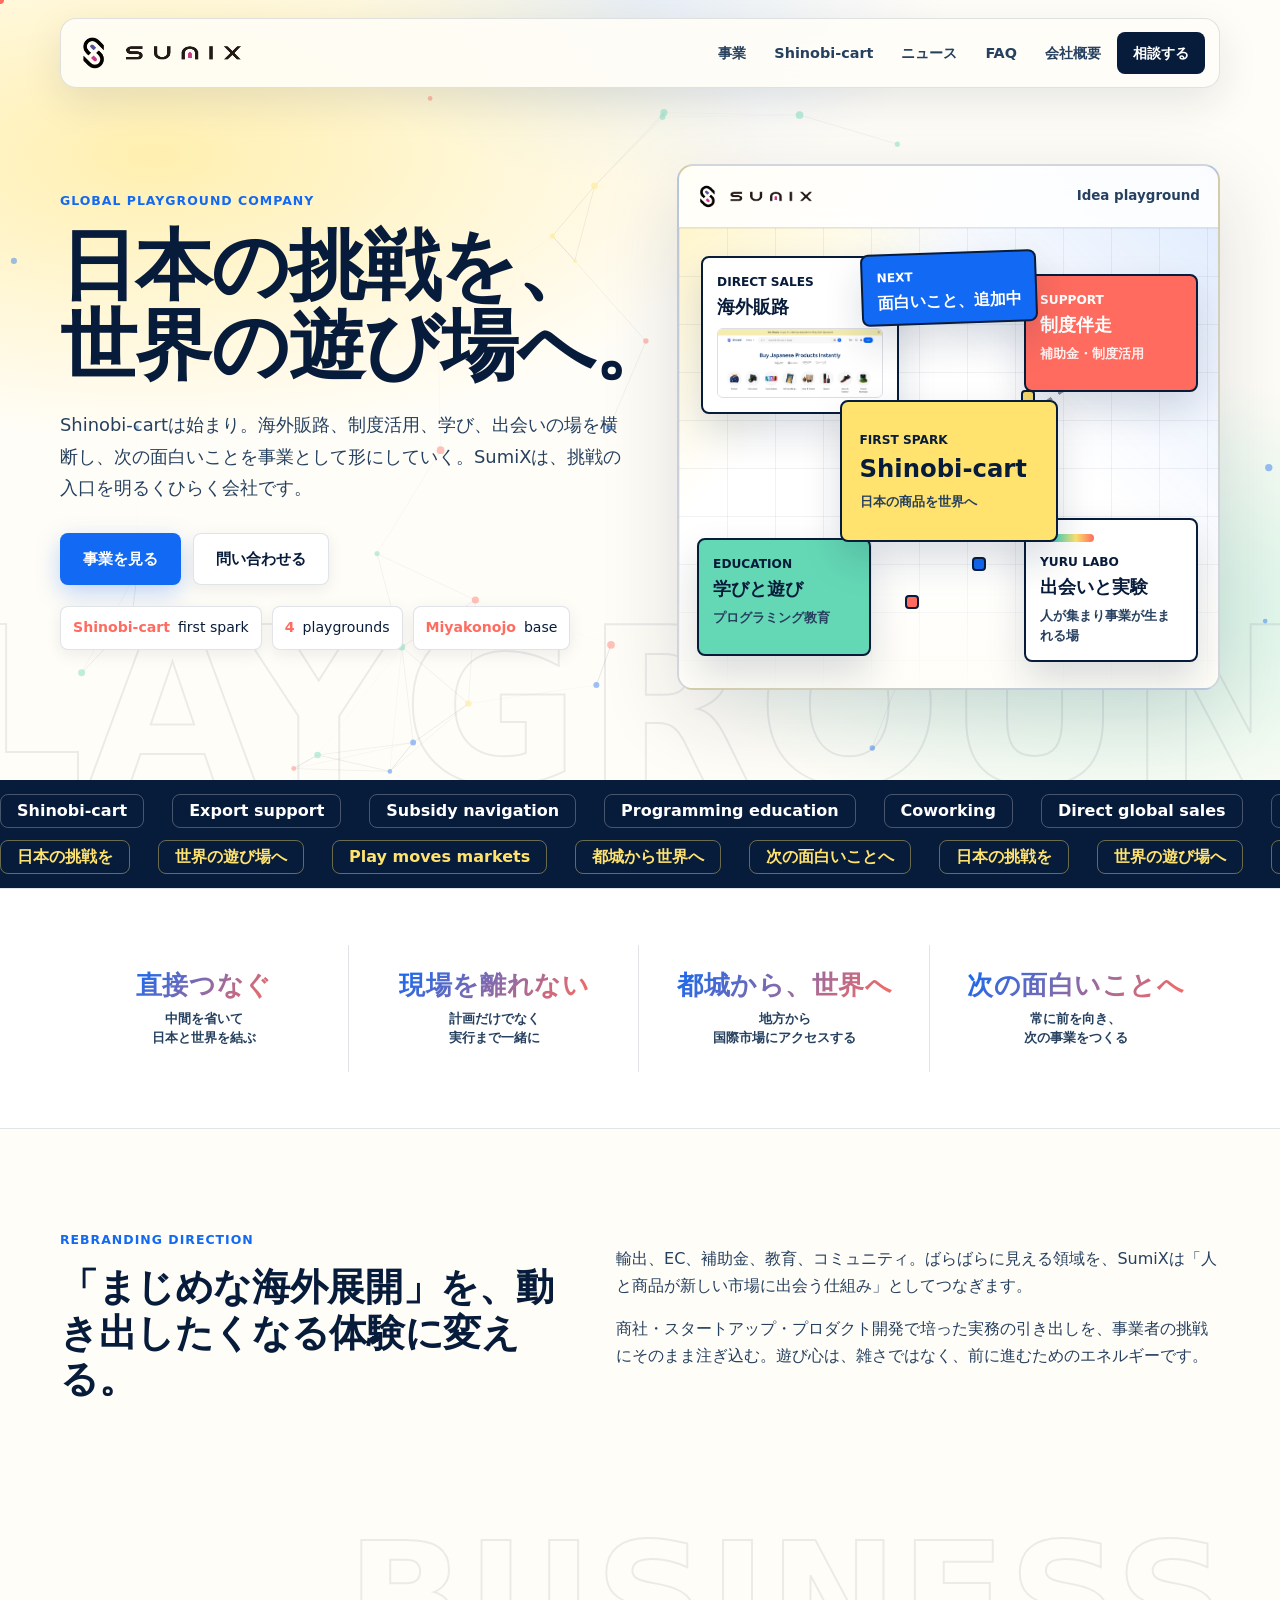
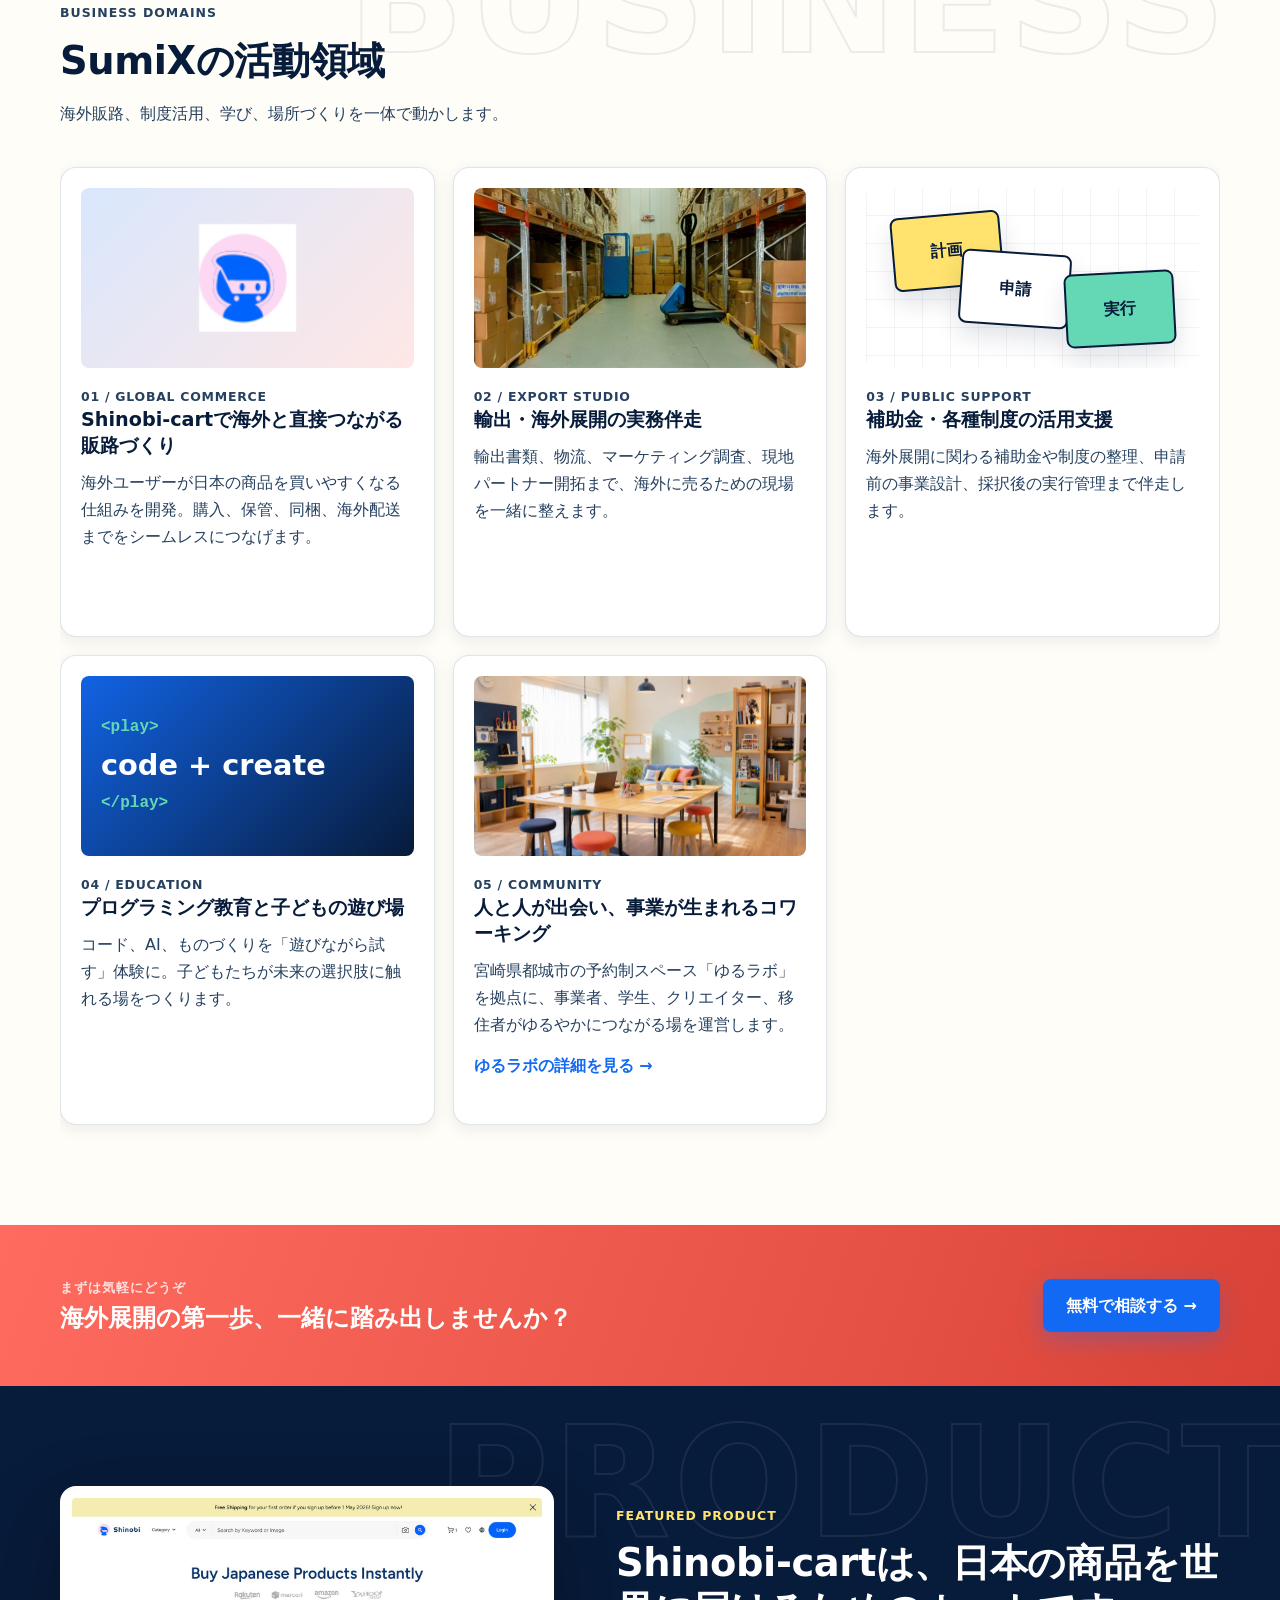
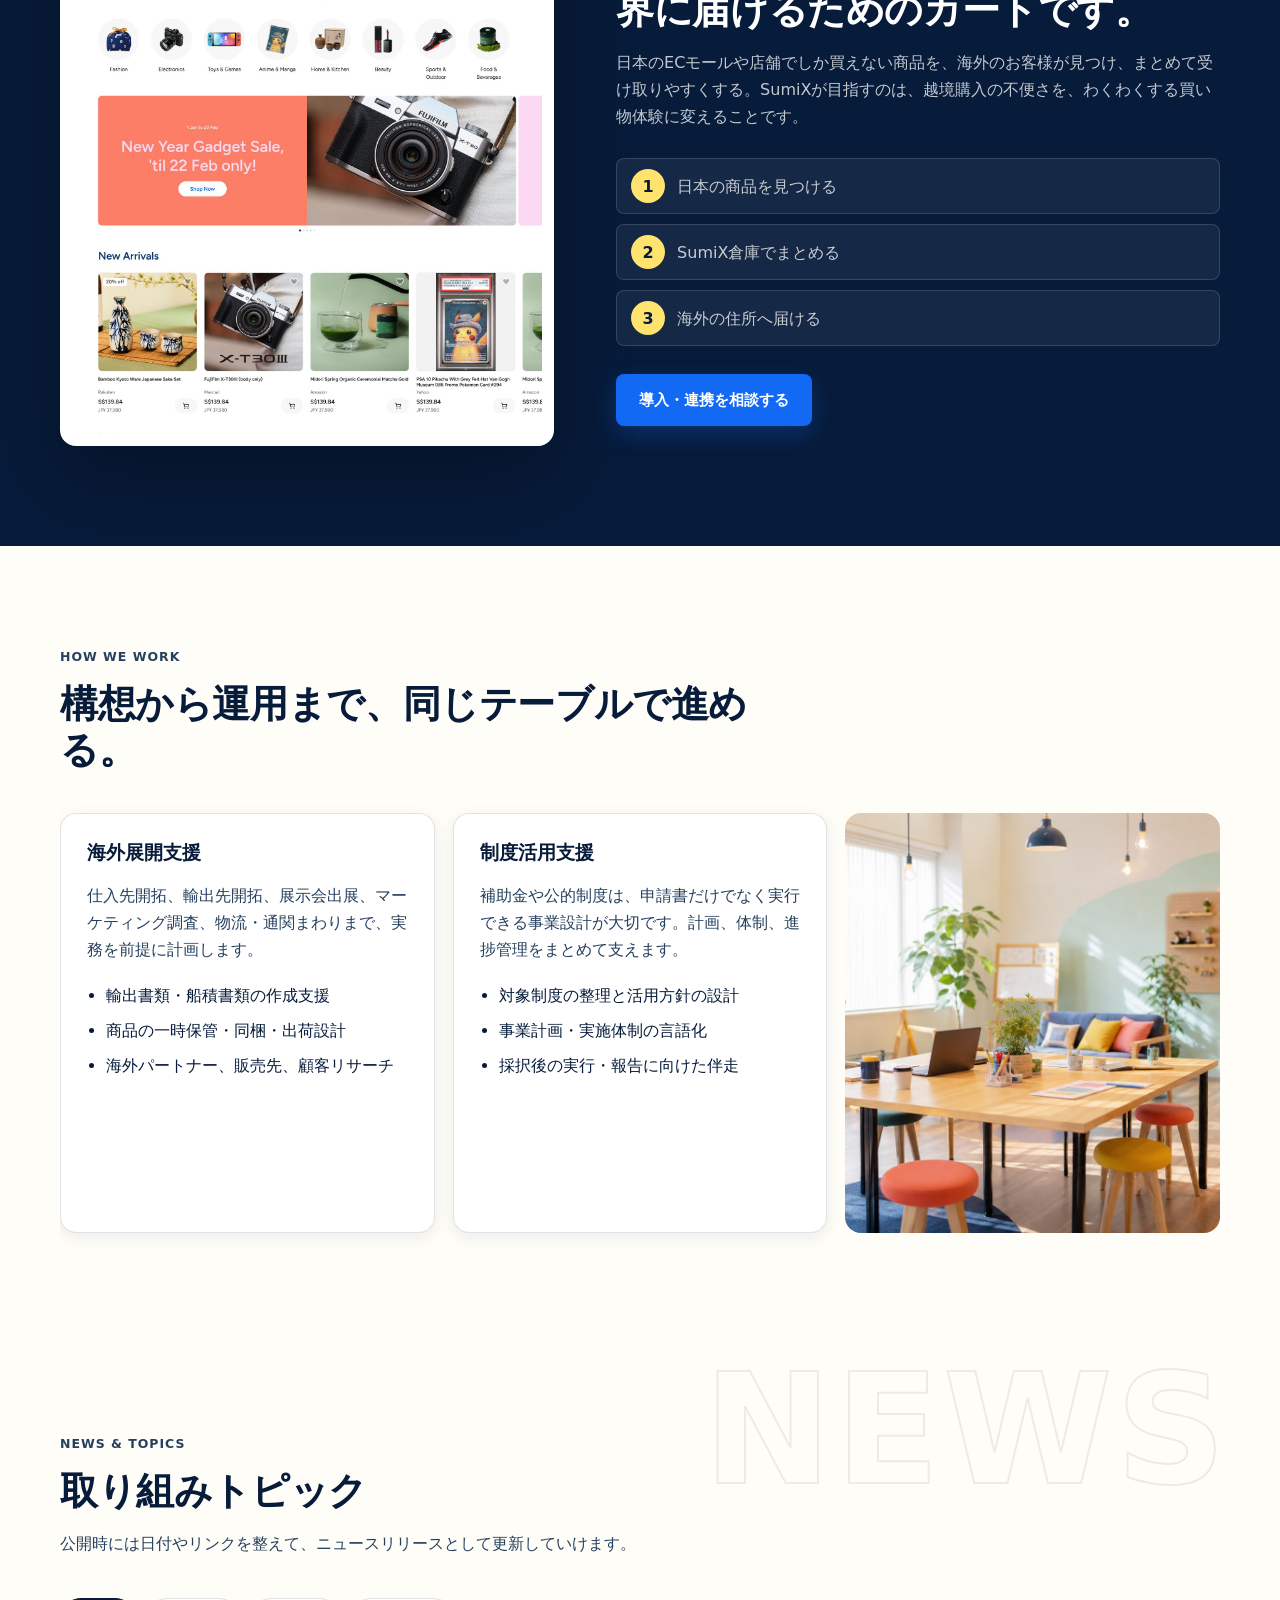
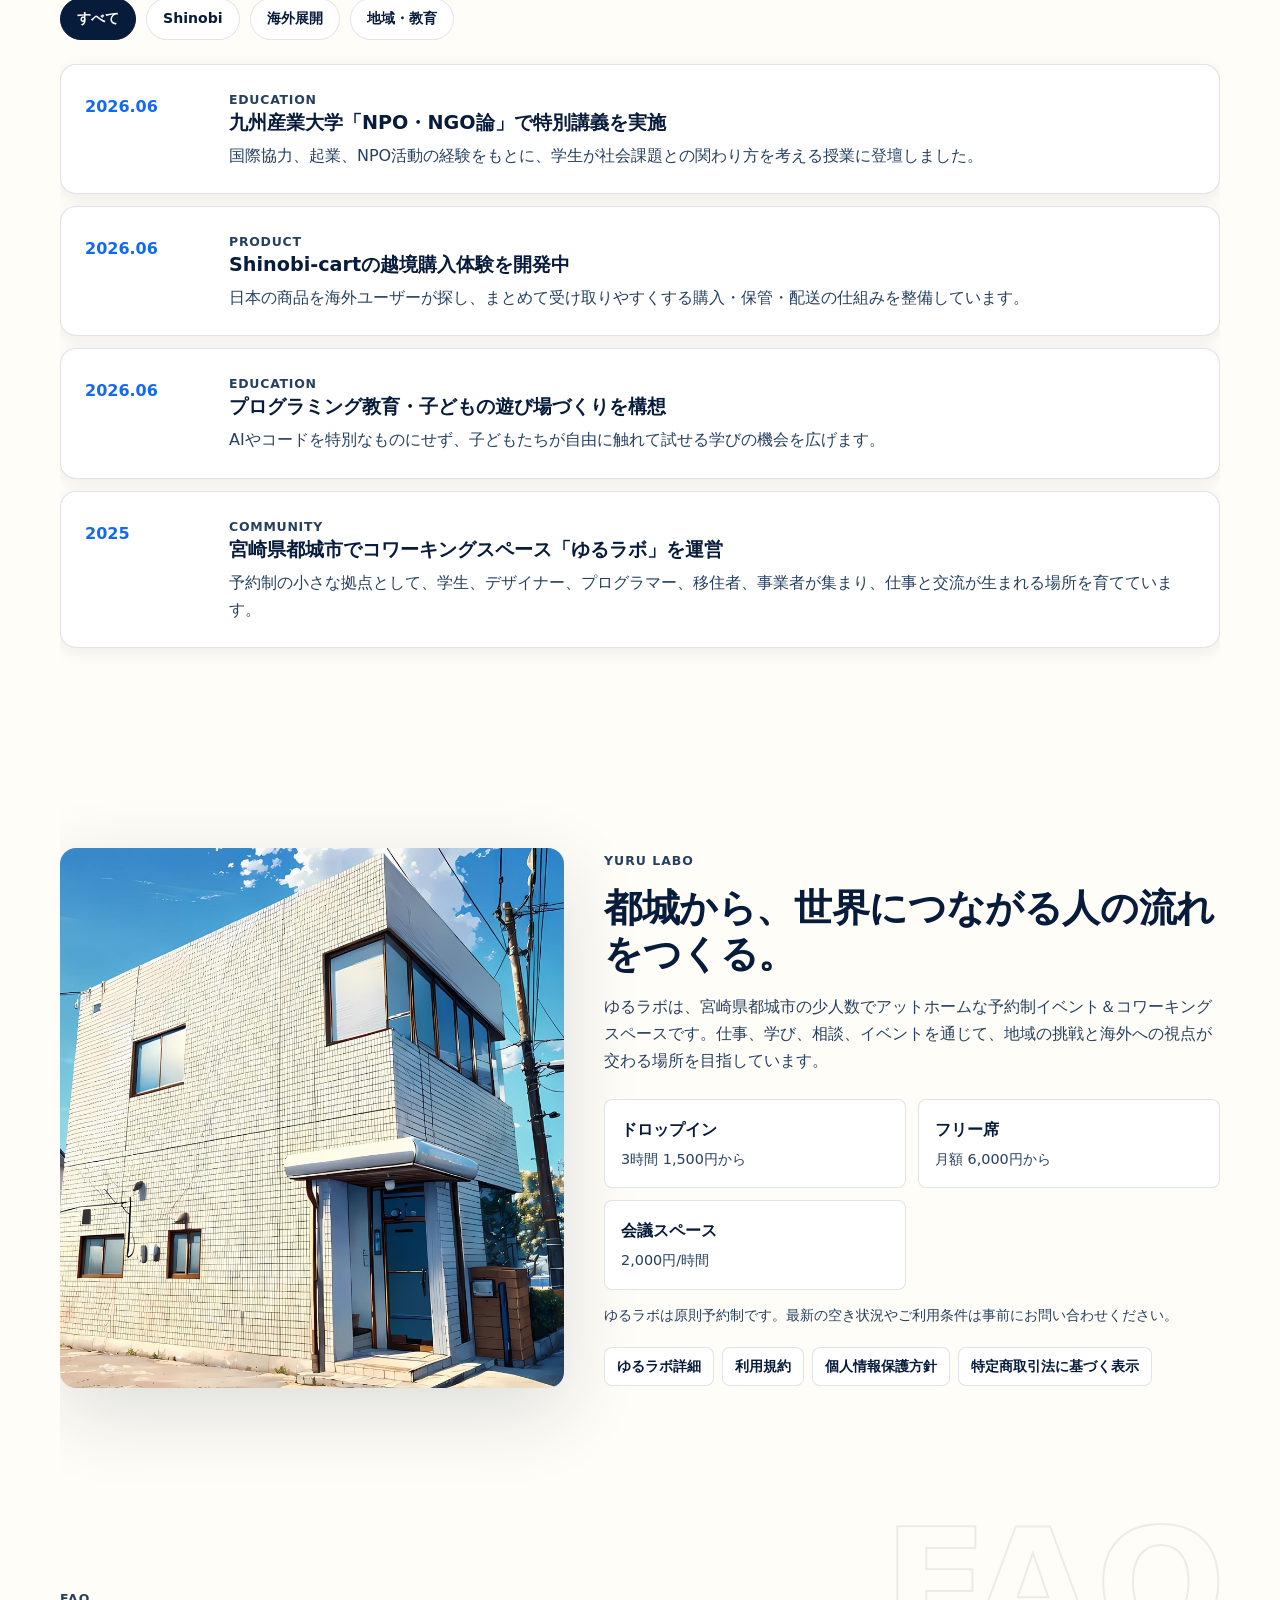
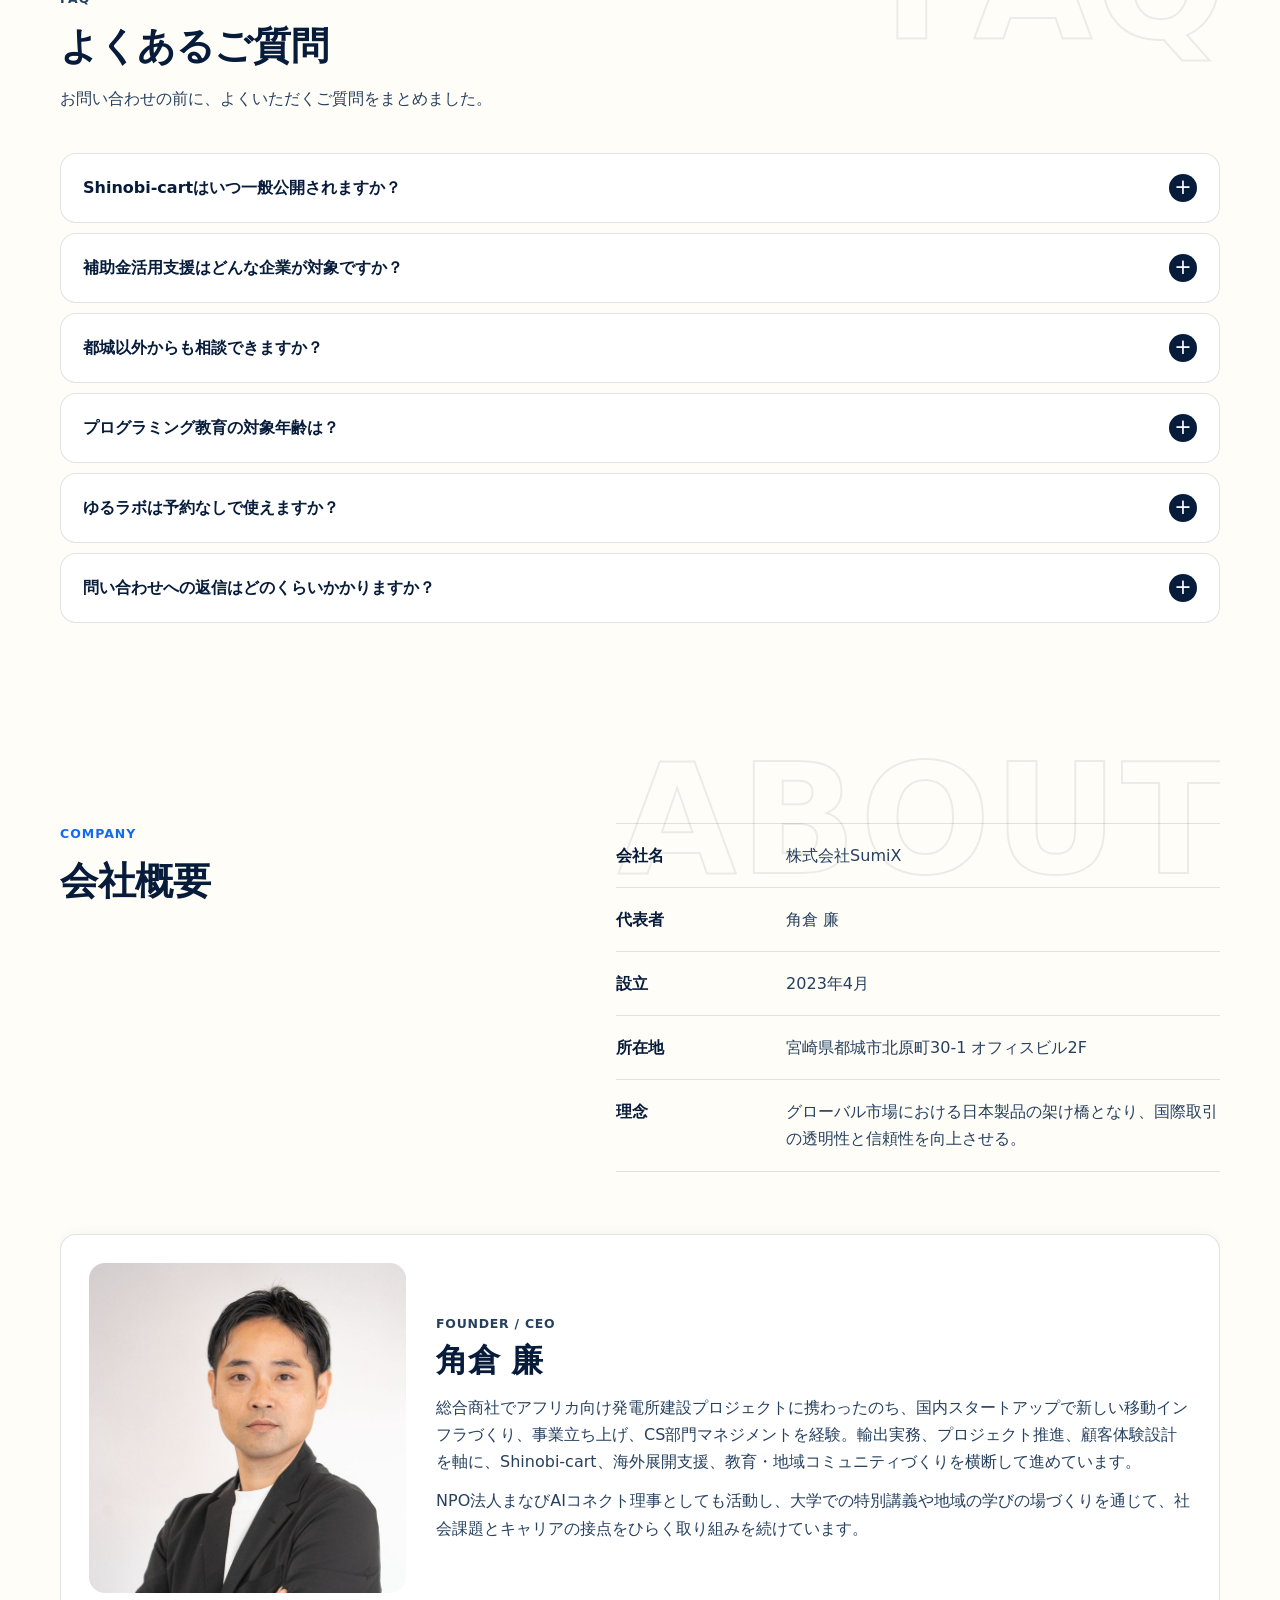
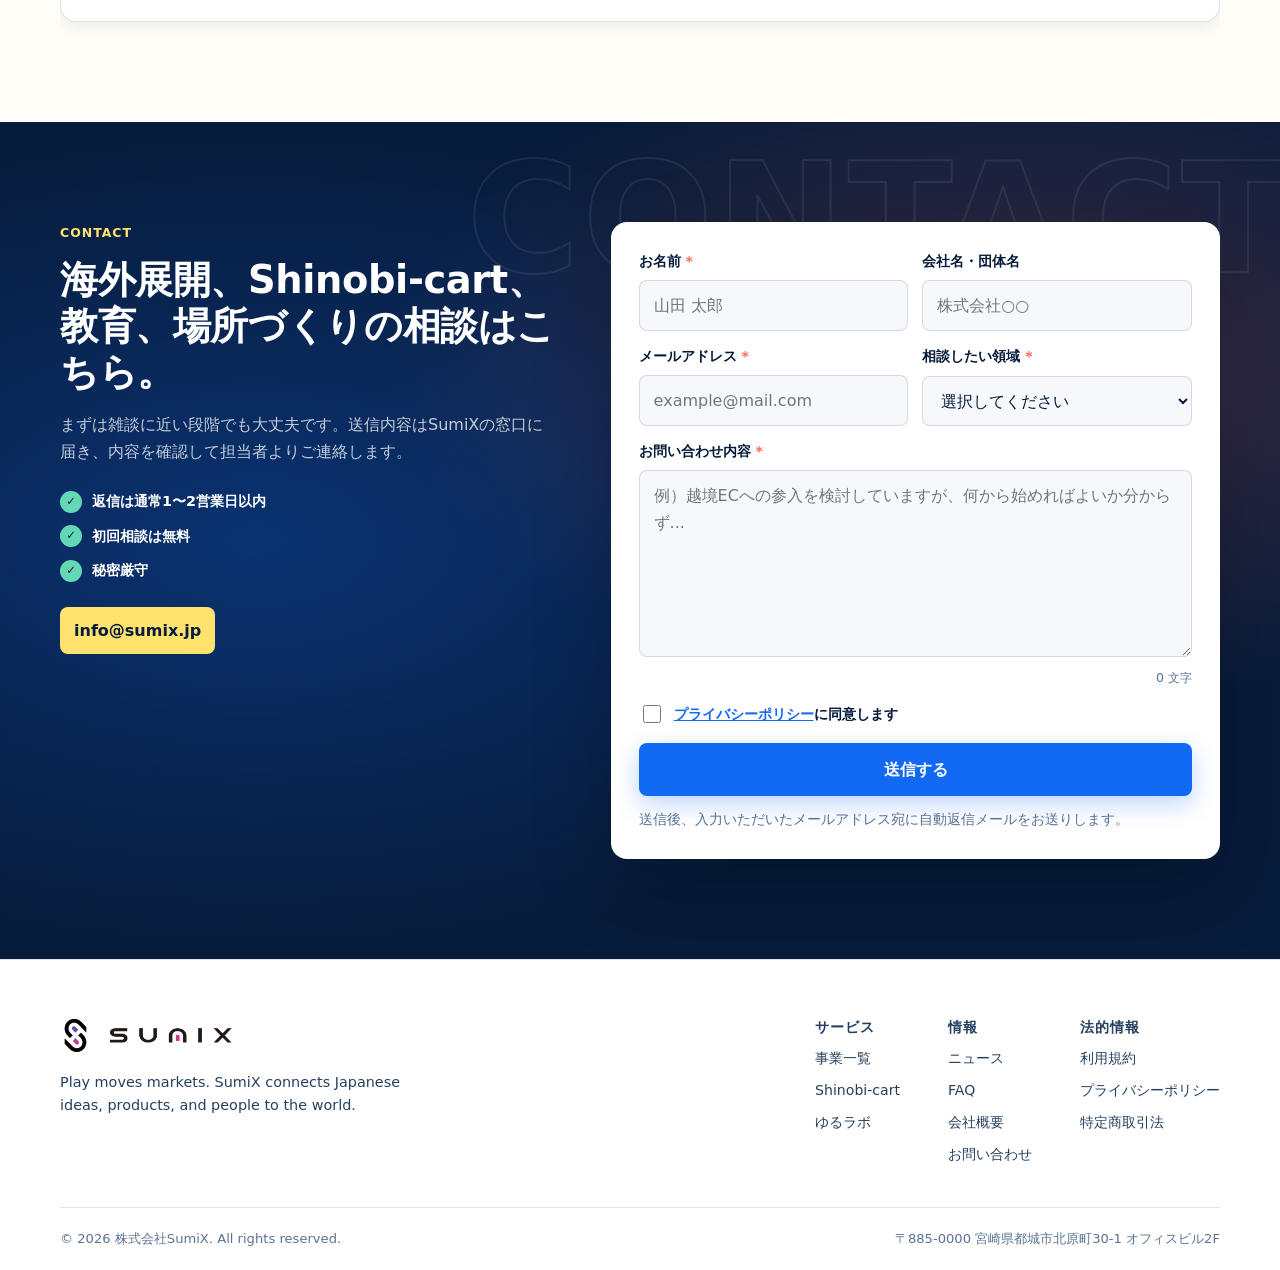
==== index.html @ f20575ec "Bold redesign: scroll-driven themes, giant typography, custom cursor - Body background now shifts co" ====
<!doctype html>
<html lang="ja">
  <head>
    <meta charset="utf-8">
    <meta name="viewport" content="width=device-width, initial-scale=1">
    <title>株式会社SumiX | Shinobi-cartと海外展開の楽しい事業づくり</title>
    <meta name="description" content="株式会社SumiXは、Shinobi-cartを軸に、日本の商品・人・事業が海外へ直接つながる販路づくり、制度活用支援、プログラミング教育、コワーキングを展開しています。">
    <link rel="canonical" href="https://www.sumix.jp/">
    <meta property="og:title" content="株式会社SumiX">
    <meta property="og:description" content="日本の挑戦を、世界の遊び場へ。Shinobi-cartと海外展開支援、教育、コワーキングのSumiX。">
    <meta property="og:type" content="website">
    <meta property="og:url" content="https://www.sumix.jp/">
    <meta property="og:image" content="https://www.sumix.jp/assets/images/sumix-og-image.png">
    <meta property="og:image:width" content="1200">
    <meta property="og:image:height" content="630">
    <meta property="og:image:alt" content="株式会社SumiX ロゴ">
    <meta property="og:locale" content="ja_JP">
    <meta property="og:site_name" content="株式会社SumiX">
    <meta name="twitter:card" content="summary_large_image">
    <meta name="twitter:image" content="https://www.sumix.jp/assets/images/sumix-og-image.png">
    <meta name="theme-color" content="#071B3A" media="(prefers-color-scheme: light)">
    <meta name="theme-color" content="#0a1628" media="(prefers-color-scheme: dark)">
    <link rel="icon" href="favicon.ico" sizes="any">
    <link rel="icon" href="favicon.png" type="image/png">
    <link rel="apple-touch-icon" href="apple-touch-icon.png">
    <link rel="stylesheet" href="assets/css/styles.css">
    <script type="application/ld+json">
    {
      "@context": "https://schema.org",
      "@graph": [
        {
          "@type": "Organization",
          "@id": "https://www.sumix.jp/#organization",
          "name": "株式会社SumiX",
          "alternateName": "SumiX Inc.",
          "url": "https://www.sumix.jp/",
          "logo": {
            "@type": "ImageObject",
            "url": "https://www.sumix.jp/assets/images/sumix-card-logo.png",
            "width": 400,
            "height": 140
          },
          "image": "https://www.sumix.jp/assets/images/sumix-og-image.png",
          "description": "Shinobi-cartを軸に、日本の商品・人・事業が海外へ直接つながる販路づくり、制度活用支援、プログラミング教育、コワーキングを展開しています。",
          "foundingDate": "2023-04",
          "address": {
            "@type": "PostalAddress",
            "streetAddress": "北原町30-1 オフィスビル2F",
            "addressLocality": "都城市",
            "addressRegion": "宮崎県",
            "addressCountry": "JP"
          },
          "contactPoint": {
            "@type": "ContactPoint",
            "email": "info@sumix.jp",
            "contactType": "customer service",
            "availableLanguage": ["Japanese", "English"]
          },
          "founder": {
            "@type": "Person",
            "name": "角倉 廉",
            "jobTitle": "代表取締役CEO",
            "image": "https://www.sumix.jp/assets/images/founder.jpg"
          }
        },
        {
          "@type": "WebSite",
          "@id": "https://www.sumix.jp/#website",
          "url": "https://www.sumix.jp/",
          "name": "株式会社SumiX",
          "inLanguage": "ja",
          "publisher": { "@id": "https://www.sumix.jp/#organization" }
        },
        {
          "@type": "FAQPage",
          "mainEntity": [
            {
              "@type": "Question",
              "name": "Shinobi-cartはいつ一般公開されますか？",
              "acceptedAnswer": {
                "@type": "Answer",
                "text": "現在、越境購入体験の開発・テスト段階です。パートナー企業や連携ショップを募集中ですので、ご関心のある方はお気軽にお問い合わせください。"
              }
            },
            {
              "@type": "Question",
              "name": "補助金活用支援はどんな企業が対象ですか？",
              "acceptedAnswer": {
                "@type": "Answer",
                "text": "海外展開を検討・準備している中小企業・スタートアップが主な対象です。業種や規模を問わず、まずはご相談ください。"
              }
            },
            {
              "@type": "Question",
              "name": "都城以外からも相談できますか？",
              "acceptedAnswer": {
                "@type": "Answer",
                "text": "もちろんです。オンラインでの打ち合わせに対応しており、全国・海外どこからでもご相談いただけます。"
              }
            },
            {
              "@type": "Question",
              "name": "ゆるラボは予約なしで使えますか？",
              "acceptedAnswer": {
                "@type": "Answer",
                "text": "ゆるラボは原則予約制です。ご利用前にお問い合わせフォームまたはメールでご連絡ください。"
              }
            }
          ]
        }
      ]
    }
    </script>
  </head>
  <body>
    <div class="page-progress" id="page-progress" role="progressbar" aria-label="ページ読み込み進捗" aria-valuenow="0" aria-valuemin="0" aria-valuemax="100"></div>

    <a class="skip-link" href="#main">本文へ移動</a>

    <header class="site-header" data-header>
      <a class="brand" href="#top" aria-label="SumiX トップへ">
        <img class="brand-logo" src="assets/images/sumix-card-logo.png" alt="SumiX" width="178" height="62">
      </a>
      <button class="menu-button" type="button" aria-expanded="false" aria-controls="site-nav" data-menu-button>
        <span></span>
        <span></span>
        <span></span>
        <span class="sr-only">メニュー</span>
      </button>
      <nav class="site-nav" id="site-nav" data-nav>
        <a href="#business" data-nav-link>事業</a>
        <a href="#shinobi" data-nav-link>Shinobi-cart</a>
        <a href="#topics" data-nav-link>ニュース</a>
        <a href="#faq" data-nav-link>FAQ</a>
        <a href="#company" data-nav-link>会社概要</a>
        <a class="nav-cta" href="#contact" data-nav-link>相談する</a>
      </nav>
    </header>

    <main id="main">

      <!-- ── Hero ── -->
      <section class="hero" id="top" data-theme="paper">
        <canvas class="route-canvas" data-route-canvas aria-hidden="true"></canvas>
        <span class="giant-word" aria-hidden="true">PLAYGROUND</span>
        <div class="hero-inner">
          <div class="hero-copy">
            <p class="eyebrow reveal" data-delay="0">Global playground company</p>
            <h1 class="reveal" data-delay="80"><span>日本の挑戦を、</span><span>世界の遊び場へ。</span></h1>
            <p class="lead reveal" data-delay="160">
              Shinobi-cartは始まり。海外販路、制度活用、学び、出会いの場を横断し、次の面白いことを事業として形にしていく。SumiXは、挑戦の入口を明るくひらく会社です。
            </p>
            <div class="hero-actions reveal" data-delay="240">
              <a class="button primary magnetic" href="#business">事業を見る</a>
              <a class="button secondary magnetic" href="#contact">問い合わせる</a>
            </div>
            <div class="hero-stats reveal" data-delay="320" aria-label="SumiXの活動領域">
              <span><strong>Shinobi-cart</strong> first spark</span>
              <span><strong>4</strong> playgrounds</span>
              <span><strong>Miyakonojo</strong> base</span>
            </div>
          </div>
          <div class="hero-stage reveal" data-delay="100" aria-label="SumiXのプロジェクトが広がるイメージ">
            <div class="playground-board">
              <div class="playground-toolbar">
                <img src="assets/images/sumix-card-logo.png" alt="SumiX" width="118" height="41" loading="lazy">
                <span>Idea playground</span>
              </div>
              <div class="launch-map">
                <span class="map-line line-commerce"></span>
                <span class="map-line line-support"></span>
                <span class="map-line line-education"></span>
                <span class="map-line line-lab"></span>
                <span class="spark spark-a"></span>
                <span class="spark spark-b"></span>
                <span class="spark spark-c"></span>
                <span class="spark spark-d"></span>
                <div class="launch-core">
                  <span>First spark</span>
                  <strong>Shinobi-cart</strong>
                  <small>日本の商品を世界へ</small>
                </div>
                <div class="project-node node-commerce">
                  <span>Direct sales</span>
                  <strong>海外販路</strong>
                  <img src="assets/images/shinobi-cart-preview.jpg" alt="Shinobi-cartの画面イメージ" width="198" height="70" loading="lazy">
                </div>
                <div class="project-node node-support">
                  <span>Support</span>
                  <strong>制度伴走</strong>
                  <small>補助金・制度活用</small>
                </div>
                <div class="project-node node-education">
                  <span>Education</span>
                  <strong>学びと遊び</strong>
                  <small>プログラミング教育</small>
                </div>
                <div class="project-node node-lab">
                  <span>Yuru Labo</span>
                  <strong>出会いと実験</strong>
                  <small>人が集まり事業が生まれる場</small>
                </div>
                <div class="next-ticket">
                  <span>Next</span>
                  <strong>面白いこと、追加中</strong>
                </div>
              </div>
            </div>
          </div>
        </div>
      </section>

      <!-- ── Marquee ── -->
      <section class="marquee-band" aria-label="SumiXの活動キーワード">
        <div class="marquee-track" aria-hidden="true">
          <span>Shinobi-cart</span>
          <span>Export support</span>
          <span>Subsidy navigation</span>
          <span>Programming education</span>
          <span>Coworking</span>
          <span>Direct global sales</span>
          <span>Miyakonojo base</span>
          <span>Shinobi-cart</span>
          <span>Export support</span>
          <span>Subsidy navigation</span>
          <span>Programming education</span>
          <span>Coworking</span>
          <span>Direct global sales</span>
          <span>Miyakonojo base</span>
        </div>
        <div class="marquee-track marquee-reverse" aria-hidden="true">
          <span>日本の挑戦を</span>
          <span>世界の遊び場へ</span>
          <span>Play moves markets</span>
          <span>都城から世界へ</span>
          <span>次の面白いことへ</span>
          <span>日本の挑戦を</span>
          <span>世界の遊び場へ</span>
          <span>Play moves markets</span>
          <span>都城から世界へ</span>
          <span>次の面白いことへ</span>
        </div>
      </section>

      <!-- ── Values ── -->
      <section class="stats-section" aria-label="SumiXの大切にしていること">
        <div class="stats-inner">
          <div class="stat-item reveal" data-delay="0">
            <span class="stat-word">直接つなぐ</span>
            <p>中間を省いて<br>日本と世界を結ぶ</p>
          </div>
          <div class="stat-item reveal" data-delay="80">
            <span class="stat-word">現場を離れない</span>
            <p>計画だけでなく<br>実行まで一緒に</p>
          </div>
          <div class="stat-item reveal" data-delay="160">
            <span class="stat-word">都城から、世界へ</span>
            <p>地方から<br>国際市場にアクセスする</p>
          </div>
          <div class="stat-item reveal" data-delay="240">
            <span class="stat-word">次の面白いことへ</span>
            <p>常に前を向き、<br>次の事業をつくる</p>
          </div>
        </div>
      </section>

      <!-- ── Intro ── -->
      <section class="section intro-section" data-theme="cream">
        <div class="section-grid">
          <div class="section-heading reveal">
            <p class="eyebrow">Rebranding direction</p>
            <h2>「まじめな海外展開」を、動き出したくなる体験に変える。</h2>
          </div>
          <div class="intro-copy reveal" data-delay="120">
            <p>
              輸出、EC、補助金、教育、コミュニティ。ばらばらに見える領域を、SumiXは「人と商品が新しい市場に出会う仕組み」としてつなぎます。
            </p>
            <p>
              商社・スタートアップ・プロダクト開発で培った実務の引き出しを、事業者の挑戦にそのまま注ぎ込む。遊び心は、雑さではなく、前に進むためのエネルギーです。
            </p>
          </div>
        </div>
      </section>

      <!-- ── Business ── -->
      <section class="section business-section" id="business" data-theme="paper">
        <span class="head-giant" aria-hidden="true">BUSINESS</span>
        <div class="section-head reveal">
          <p class="eyebrow">Business domains</p>
          <h2>SumiXの活動領域</h2>
          <p>海外販路、制度活用、学び、場所づくりを一体で動かします。</p>
        </div>

        <div class="business-grid">
          <article class="business-card reveal tilt-card" data-delay="0" data-service="shinobi">
            <div class="card-media card-media-blue">
              <img src="assets/images/shinobi-logo-mark.png" alt="Shinobi-cart ロゴマーク" width="98" height="108" loading="lazy">
            </div>
            <p class="card-kicker">01 / Global commerce</p>
            <h3>Shinobi-cartで海外と直接つながる販路づくり</h3>
            <p>海外ユーザーが日本の商品を買いやすくなる仕組みを開発。購入、保管、同梱、海外配送までをシームレスにつなげます。</p>
          </article>

          <article class="business-card reveal tilt-card" data-delay="60" data-service="export">
            <div class="card-media">
              <img src="assets/images/warehouse.jpg" alt="海外配送に向けた倉庫の様子" width="400" height="178" loading="lazy">
            </div>
            <p class="card-kicker">02 / Export studio</p>
            <h3>輸出・海外展開の実務伴走</h3>
            <p>輸出書類、物流、マーケティング調査、現地パートナー開拓まで、海外に売るための現場を一緒に整えます。</p>
          </article>

          <article class="business-card reveal tilt-card" data-delay="120" data-service="subsidy">
            <div class="card-media card-media-system" aria-hidden="true">
              <span class="doc-card doc-card-one">計画</span>
              <span class="doc-card doc-card-two">申請</span>
              <span class="doc-card doc-card-three">実行</span>
            </div>
            <p class="card-kicker">03 / Public support</p>
            <h3>補助金・各種制度の活用支援</h3>
            <p>海外展開に関わる補助金や制度の整理、申請前の事業設計、採択後の実行管理まで伴走します。</p>
          </article>

          <article class="business-card reveal tilt-card" data-delay="0" data-service="education">
            <div class="card-media card-media-code" aria-hidden="true">
              <span>&lt;play&gt;</span>
              <strong>code + create</strong>
              <span>&lt;/play&gt;</span>
            </div>
            <p class="card-kicker">04 / Education</p>
            <h3>プログラミング教育と子どもの遊び場</h3>
            <p>コード、AI、ものづくりを「遊びながら試す」体験に。子どもたちが未来の選択肢に触れる場をつくります。</p>
          </article>

          <article class="business-card reveal tilt-card" data-delay="60" data-service="coworking">
            <div class="card-media">
              <img src="assets/images/yurulabo-image.jpg" alt="ゆるラボのイメージビジュアル" width="400" height="178" loading="lazy">
            </div>
            <p class="card-kicker">05 / Community</p>
            <h3>人と人が出会い、事業が生まれるコワーキング</h3>
            <p>宮崎県都城市の予約制スペース「ゆるラボ」を拠点に、事業者、学生、クリエイター、移住者がゆるやかにつながる場を運営します。</p>
            <a class="text-link" href="yurulabo/">ゆるラボの詳細を見る →</a>
          </article>
        </div>
      </section>

      <!-- ── Mid-page CTA band ── -->
      <div class="cta-band" role="complementary" aria-label="お問い合わせ案内">
        <div class="cta-band-inner">
          <div class="cta-band-copy">
            <p class="cta-band-label">まずは気軽にどうぞ</p>
            <p class="cta-band-text">海外展開の第一歩、一緒に踏み出しませんか？</p>
          </div>
          <a href="#contact" class="button primary magnetic cta-band-btn">無料で相談する →</a>
        </div>
      </div>

      <!-- ── Shinobi ── -->
      <section class="shinobi-section" id="shinobi" data-theme="navy">
        <span class="head-giant head-giant-light" aria-hidden="true">PRODUCT</span>
        <div class="section-grid align-center">
          <div class="device-frame reveal">
            <img src="assets/images/shinobi-cart-preview.jpg" alt="Shinobi-cartの画面イメージ" width="600" height="400" loading="lazy">
          </div>
          <div class="shinobi-copy reveal" data-delay="120">
            <p class="eyebrow">Featured product</p>
            <h2>Shinobi-cartは、日本の商品を世界に届けるためのカートです。</h2>
            <p>
              日本のECモールや店舗でしか買えない商品を、海外のお客様が見つけ、まとめて受け取りやすくする。SumiXが目指すのは、越境購入の不便さを、わくわくする買い物体験に変えることです。
            </p>
            <div class="process-list">
              <div>
                <span>1</span>
                <p>日本の商品を見つける</p>
              </div>
              <div>
                <span>2</span>
                <p>SumiX倉庫でまとめる</p>
              </div>
              <div>
                <span>3</span>
                <p>海外の住所へ届ける</p>
              </div>
            </div>
            <a class="button primary magnetic" href="#contact">導入・連携を相談する</a>
          </div>
        </div>
      </section>

      <!-- ── Support ── -->
      <section class="section support-section" data-theme="cream">
        <div class="section-head reveal">
          <p class="eyebrow">How we work</p>
          <h2>構想から運用まで、同じテーブルで進める。</h2>
        </div>
        <div class="support-layout">
          <div class="support-panel reveal" data-delay="0">
            <h3>海外展開支援</h3>
            <p>仕入先開拓、輸出先開拓、展示会出展、マーケティング調査、物流・通関まわりまで、実務を前提に計画します。</p>
            <ul>
              <li>輸出書類・船積書類の作成支援</li>
              <li>商品の一時保管・同梱・出荷設計</li>
              <li>海外パートナー、販売先、顧客リサーチ</li>
            </ul>
          </div>
          <div class="support-panel reveal" data-delay="80">
            <h3>制度活用支援</h3>
            <p>補助金や公的制度は、申請書だけでなく実行できる事業設計が大切です。計画、体制、進捗管理をまとめて支えます。</p>
            <ul>
              <li>対象制度の整理と活用方針の設計</li>
              <li>事業計画・実施体制の言語化</li>
              <li>採択後の実行・報告に向けた伴走</li>
            </ul>
          </div>
          <div class="support-photo reveal" data-delay="160">
            <img src="assets/images/yurulabo-image.jpg" alt="予約制で利用できるゆるラボのイメージ" width="600" height="420" loading="lazy">
          </div>
        </div>
      </section>

      <!-- ── Topics ── -->
      <section class="topics-section" id="topics" data-theme="paper">
        <span class="head-giant" aria-hidden="true">NEWS</span>
        <div class="section-head reveal">
          <p class="eyebrow">News & topics</p>
          <h2>取り組みトピック</h2>
          <p>公開時には日付やリンクを整えて、ニュースリリースとして更新していけます。</p>
        </div>
        <div class="topic-controls reveal" aria-label="トピック絞り込み" role="group">
          <button class="is-active" type="button" data-topic-filter="all">すべて</button>
          <button type="button" data-topic-filter="shinobi">Shinobi</button>
          <button type="button" data-topic-filter="global">海外展開</button>
          <button type="button" data-topic-filter="community">地域・教育</button>
        </div>
        <div class="topic-list" role="feed" aria-label="トピック一覧">
          <article class="topic-item reveal" data-topic="community">
            <time datetime="2026-06">2026.06</time>
            <div>
              <p class="topic-label">Education</p>
              <h3><a href="https://www.kyusan-u.ac.jp/faculty/kokusai/news/kyusan_260609/" target="_blank" rel="noopener noreferrer">九州産業大学「NPO・NGO論」で特別講義を実施</a></h3>
              <p>国際協力、起業、NPO活動の経験をもとに、学生が社会課題との関わり方を考える授業に登壇しました。</p>
            </div>
          </article>
          <article class="topic-item reveal" data-topic="shinobi">
            <time datetime="2026-06">2026.06</time>
            <div>
              <p class="topic-label">Product</p>
              <h3>Shinobi-cartの越境購入体験を開発中</h3>
              <p>日本の商品を海外ユーザーが探し、まとめて受け取りやすくする購入・保管・配送の仕組みを整備しています。</p>
            </div>
          </article>
          <article class="topic-item reveal" data-topic="community">
            <time datetime="2026-06">2026.06</time>
            <div>
              <p class="topic-label">Education</p>
              <h3>プログラミング教育・子どもの遊び場づくりを構想</h3>
              <p>AIやコードを特別なものにせず、子どもたちが自由に触れて試せる学びの機会を広げます。</p>
            </div>
          </article>
          <article class="topic-item reveal" data-topic="community">
            <time datetime="2025">2025</time>
            <div>
              <p class="topic-label">Community</p>
              <h3>宮崎県都城市でコワーキングスペース「ゆるラボ」を運営</h3>
              <p>予約制の小さな拠点として、学生、デザイナー、プログラマー、移住者、事業者が集まり、仕事と交流が生まれる場所を育てています。</p>
            </div>
          </article>
        </div>
      </section>

      <!-- ── Lab ── -->
      <section class="section lab-section" data-theme="cream">
        <div class="lab-visual reveal">
          <img src="assets/images/office-building.jpg" alt="SumiXが拠点を置く都城の建物" width="600" height="540" loading="lazy">
        </div>
        <div class="lab-copy reveal" data-delay="120">
          <p class="eyebrow">Yuru Labo</p>
          <h2>都城から、世界につながる人の流れをつくる。</h2>
          <p>
            ゆるラボは、宮崎県都城市の少人数でアットホームな予約制イベント＆コワーキングスペースです。仕事、学び、相談、イベントを通じて、地域の挑戦と海外への視点が交わる場所を目指しています。
          </p>
          <dl class="price-grid">
            <div>
              <dt>ドロップイン</dt>
              <dd>3時間 1,500円から</dd>
            </div>
            <div>
              <dt>フリー席</dt>
              <dd>月額 6,000円から</dd>
            </div>
            <div>
              <dt>会議スペース</dt>
              <dd>2,000円/時間</dd>
            </div>
          </dl>
          <p class="note">ゆるラボは原則予約制です。最新の空き状況やご利用条件は事前にお問い合わせください。</p>
          <div class="legal-links">
            <a href="yurulabo/">ゆるラボ詳細</a>
            <a href="yurulabo/terms/">利用規約</a>
            <a href="yurulabo/privacy-policy/">個人情報保護方針</a>
            <a href="home/tokutei/">特定商取引法に基づく表示</a>
          </div>
        </div>
      </section>

      <!-- ── FAQ ── -->
      <section class="section faq-section" id="faq" data-theme="paper">
        <span class="head-giant" aria-hidden="true">FAQ</span>
        <div class="section-head reveal">
          <p class="eyebrow">FAQ</p>
          <h2>よくあるご質問</h2>
          <p>お問い合わせの前に、よくいただくご質問をまとめました。</p>
        </div>
        <div class="faq-list reveal" data-delay="80">
          <details class="faq-item">
            <summary class="faq-question">
              <span>Shinobi-cartはいつ一般公開されますか？</span>
              <span class="faq-icon" aria-hidden="true"></span>
            </summary>
            <div class="faq-answer">
              <p>現在、越境購入体験の開発・テスト段階です。パートナー企業や連携ショップを募集中ですので、ご関心のある方はお気軽にお問い合わせください。</p>
            </div>
          </details>
          <details class="faq-item">
            <summary class="faq-question">
              <span>補助金活用支援はどんな企業が対象ですか？</span>
              <span class="faq-icon" aria-hidden="true"></span>
            </summary>
            <div class="faq-answer">
              <p>海外展開を検討・準備している中小企業・スタートアップが主な対象です。業種や規模を問わず、まずはご相談ください。初回相談は無料で対応しています。</p>
            </div>
          </details>
          <details class="faq-item">
            <summary class="faq-question">
              <span>都城以外からも相談できますか？</span>
              <span class="faq-icon" aria-hidden="true"></span>
            </summary>
            <div class="faq-answer">
              <p>もちろんです。オンラインでの打ち合わせに対応しており、全国・海外どこからでもご相談いただけます。まずはお問い合わせフォームよりお気軽にご連絡ください。</p>
            </div>
          </details>
          <details class="faq-item">
            <summary class="faq-question">
              <span>プログラミング教育の対象年齢は？</span>
              <span class="faq-icon" aria-hidden="true"></span>
            </summary>
            <div class="faq-answer">
              <p>主に小学生〜中学生を対象としたワークショップを予定しています。詳細なプログラムや開催日程はお問い合わせください。</p>
            </div>
          </details>
          <details class="faq-item">
            <summary class="faq-question">
              <span>ゆるラボは予約なしで使えますか？</span>
              <span class="faq-icon" aria-hidden="true"></span>
            </summary>
            <div class="faq-answer">
              <p>ゆるラボは原則予約制です。ご利用前にお問い合わせフォームまたはメール（info@sumix.jp）でご連絡ください。空き状況を確認してご案内いたします。</p>
            </div>
          </details>
          <details class="faq-item">
            <summary class="faq-question">
              <span>問い合わせへの返信はどのくらいかかりますか？</span>
              <span class="faq-icon" aria-hidden="true"></span>
            </summary>
            <div class="faq-answer">
              <p>通常、1〜2営業日以内にご返信いたします。お急ぎの場合は、その旨をお問い合わせ内容にご記入いただくと優先的に対応いたします。</p>
            </div>
          </details>
        </div>
      </section>

      <!-- ── Company ── -->
      <section class="section company-section" id="company" data-theme="cream">
        <span class="head-giant" aria-hidden="true">ABOUT</span>
        <div class="section-grid">
          <div class="section-heading reveal">
            <p class="eyebrow">Company</p>
            <h2>会社概要</h2>
          </div>
          <div class="company-content reveal" data-delay="100">
            <dl class="company-table">
              <div>
                <dt>会社名</dt>
                <dd>株式会社SumiX</dd>
              </div>
              <div>
                <dt>代表者</dt>
                <dd>角倉 廉</dd>
              </div>
              <div>
                <dt>設立</dt>
                <dd>2023年4月</dd>
              </div>
              <div>
                <dt>所在地</dt>
                <dd>宮崎県都城市北原町30-1 オフィスビル2F</dd>
              </div>
              <div>
                <dt>理念</dt>
                <dd>グローバル市場における日本製品の架け橋となり、国際取引の透明性と信頼性を向上させる。</dd>
              </div>
            </dl>
          </div>
          <div class="founder-profile reveal" data-delay="80">
            <img src="assets/images/founder.jpg" alt="代表取締役CEO 角倉廉" width="280" height="330" loading="lazy">
            <div>
              <p class="card-kicker">Founder / CEO</p>
              <h3>角倉 廉</h3>
              <p>
                総合商社でアフリカ向け発電所建設プロジェクトに携わったのち、国内スタートアップで新しい移動インフラづくり、事業立ち上げ、CS部門マネジメントを経験。輸出実務、プロジェクト推進、顧客体験設計を軸に、Shinobi-cart、海外展開支援、教育・地域コミュニティづくりを横断して進めています。
              </p>
              <p>
                NPO法人まなびAIコネクト理事としても活動し、大学での特別講義や地域の学びの場づくりを通じて、社会課題とキャリアの接点をひらく取り組みを続けています。
              </p>
            </div>
          </div>
        </div>
      </section>

      <!-- ── Contact ── -->
      <section class="contact-section" id="contact" data-theme="ink">
        <span class="head-giant head-giant-light" aria-hidden="true">CONTACT</span>
        <div class="contact-inner">
          <div class="contact-copy reveal">
            <p class="eyebrow">Contact</p>
            <h2>海外展開、Shinobi-cart、教育、場所づくりの相談はこちら。</h2>
            <p>
              まずは雑談に近い段階でも大丈夫です。送信内容はSumiXの窓口に届き、内容を確認して担当者よりご連絡します。
            </p>
            <div class="trust-bar" aria-label="信頼情報">
              <div class="trust-item">
                <span class="trust-icon" aria-hidden="true">✓</span>
                <span>返信は通常1〜2営業日以内</span>
              </div>
              <div class="trust-item">
                <span class="trust-icon" aria-hidden="true">✓</span>
                <span>初回相談は無料</span>
              </div>
              <div class="trust-item">
                <span class="trust-icon" aria-hidden="true">✓</span>
                <span>秘密厳守</span>
              </div>
            </div>
            <button class="email-copy" type="button" data-copy-email="info@sumix.jp">info@sumix.jp</button>
          </div>

          <form class="contact-form reveal" data-delay="120" action="contact.php" method="post" data-contact-form novalidate>
            <input type="text" name="website" class="honeypot" tabindex="-1" autocomplete="off" aria-hidden="true">
            <div class="field-grid">
              <label class="field-label">
                <span class="field-name">お名前 <abbr title="必須" class="required-mark">*</abbr></span>
                <input type="text" name="name" autocomplete="name" required placeholder="山田 太郎">
              </label>
              <label class="field-label">
                <span class="field-name">会社名・団体名</span>
                <input type="text" name="company" autocomplete="organization" placeholder="株式会社○○">
              </label>
            </div>
            <div class="field-grid">
              <label class="field-label">
                <span class="field-name">メールアドレス <abbr title="必須" class="required-mark">*</abbr></span>
                <input type="email" name="email" autocomplete="email" required placeholder="example@mail.com">
              </label>
              <label class="field-label">
                <span class="field-name">相談したい領域 <abbr title="必須" class="required-mark">*</abbr></span>
                <select name="category" required>
                  <option value="">選択してください</option>
                  <option value="Shinobi-cart">Shinobi-cart</option>
                  <option value="海外展開・輸出">海外展開・輸出</option>
                  <option value="補助金・制度活用">補助金・制度活用</option>
                  <option value="教育事業">教育事業</option>
                  <option value="コワーキング・イベント">コワーキング・イベント</option>
                  <option value="その他">その他</option>
                </select>
              </label>
            </div>
            <label class="field-label">
              <span class="field-name">お問い合わせ内容 <abbr title="必須" class="required-mark">*</abbr></span>
              <textarea name="message" rows="6" required placeholder="例）越境ECへの参入を検討していますが、何から始めればよいか分からず..."></textarea>
              <span class="char-counter" aria-live="polite"><span id="char-count">0</span> 文字</span>
            </label>
            <label class="privacy-check">
              <input type="checkbox" name="privacy" value="agreed" required>
              <span><a href="yurulabo/privacy-policy/" target="_blank" rel="noopener">プライバシーポリシー</a>に同意します</span>
            </label>
            <button class="button primary submit-button magnetic" type="submit" data-submit-btn>
              <span class="submit-text">送信する</span>
              <span class="submit-loading" aria-hidden="true">送信中…</span>
            </button>
            <p class="form-note">送信後、入力いただいたメールアドレス宛に自動返信メールをお送りします。</p>
          </form>
        </div>
      </section>

    </main>

    <footer class="site-footer">
      <div class="footer-main">
        <div class="footer-brand">
          <img class="brand-logo" src="assets/images/sumix-card-logo.png" alt="SumiX" width="176" height="61" loading="lazy">
          <p>Play moves markets. SumiX connects Japanese ideas, products, and people to the world.</p>
        </div>
        <nav class="footer-nav" aria-label="フッターナビゲーション">
          <div class="footer-nav-group">
            <p class="footer-nav-title">サービス</p>
            <a href="#business">事業一覧</a>
            <a href="#shinobi">Shinobi-cart</a>
            <a href="yurulabo/">ゆるラボ</a>
          </div>
          <div class="footer-nav-group">
            <p class="footer-nav-title">情報</p>
            <a href="#topics">ニュース</a>
            <a href="#faq">FAQ</a>
            <a href="#company">会社概要</a>
            <a href="#contact">お問い合わせ</a>
          </div>
          <div class="footer-nav-group">
            <p class="footer-nav-title">法的情報</p>
            <a href="yurulabo/terms/">利用規約</a>
            <a href="yurulabo/privacy-policy/">プライバシーポリシー</a>
            <a href="home/tokutei/">特定商取引法</a>
          </div>
        </nav>
      </div>
      <div class="footer-bottom">
        <small>© 2026 株式会社SumiX. All rights reserved.</small>
        <address class="footer-address">〒885-0000 宮崎県都城市北原町30-1 オフィスビル2F</address>
      </div>
    </footer>

    <!-- Back to top -->
    <button class="back-to-top" id="back-to-top" type="button" aria-label="ページトップへ戻る" hidden>
      <svg xmlns="http://www.w3.org/2000/svg" viewBox="0 0 24 24" fill="none" stroke="currentColor" stroke-width="2.5" stroke-linecap="round" stroke-linejoin="round" aria-hidden="true" width="20" height="20">
        <polyline points="18 15 12 9 6 15"></polyline>
      </svg>
    </button>

    <!-- Floating CTA -->
    <div class="floating-cta" id="floating-cta" aria-hidden="true" hidden>
      <div class="floating-cta-inner">
        <div class="floating-cta-copy">
          <p class="floating-cta-label">まずは気軽にどうぞ</p>
          <p class="floating-cta-text">海外展開のご相談、無料でお受けしています。</p>
        </div>
        <a href="#contact" class="button primary floating-cta-btn">相談する</a>
        <button class="floating-cta-close" type="button" aria-label="閉じる">
          <svg xmlns="http://www.w3.org/2000/svg" viewBox="0 0 24 24" fill="none" stroke="currentColor" stroke-width="2.5" stroke-linecap="round" stroke-linejoin="round" aria-hidden="true" width="16" height="16">
            <line x1="18" y1="6" x2="6" y2="18"></line>
            <line x1="6" y1="6" x2="18" y2="18"></line>
          </svg>
        </button>
      </div>
    </div>

    <!-- Toast container -->
    <div class="toast-container" id="toast-container" aria-live="polite" aria-atomic="false"></div>

    <!-- Custom cursor -->
    <div class="cursor-dot" aria-hidden="true"></div>
    <div class="cursor-ring" aria-hidden="true"></div>

    <script src="assets/js/main.js" defer></script>
  </body>
</html>
---- assets/css/styles.css ----
/* ═══════════════════════════════════════════════
   SumiX — styles.css
   ═══════════════════════════════════════════════ */

/* ── Design tokens ── */
:root {
  --ink:          #071b3a;
  --ink-soft:     #26405f;
  --ink-mute:     #5a7394;
  --blue:         #1269f3;
  --blue-dark:    #0b57d0;
  --coral:        #ff6b5f;
  --mint:         #64d8b5;
  --yellow:       #ffe36e;
  --cream:        #fff9e8;
  --paper:        #fffdf7;
  --surface:      #ffffff;
  --line:         rgba(7, 27, 58, 0.12);
  --shadow-sm:    0 4px 16px rgba(7, 27, 58, 0.08);
  --shadow:       0 24px 80px rgba(7, 27, 58, 0.14);
  --shadow-lg:    0 40px 100px rgba(7, 27, 58, 0.18);
  --radius:       8px;
  --radius-lg:    16px;
  --container:    1160px;
  --header-h:     78px;
  --ease-out:     cubic-bezier(0.22, 1, 0.36, 1);
  --ease-spring:  cubic-bezier(0.34, 1.56, 0.64, 1);
}

/* Dark mode tokens */
@media (prefers-color-scheme: dark) {
  :root {
    --ink:       #e8f0fe;
    --ink-soft:  #a8bcd6;
    --ink-mute:  #7a96b4;
    --paper:     #0d1421;
    --surface:   #162030;
    --line:      rgba(255, 255, 255, 0.1);
    --shadow-sm: 0 4px 16px rgba(0, 0, 0, 0.3);
    --shadow:    0 24px 80px rgba(0, 0, 0, 0.4);
    --shadow-lg: 0 40px 100px rgba(0, 0, 0, 0.5);
  }
}

/* ── Reset & Base ── */
*, *::before, *::after { box-sizing: border-box; }

html {
  scroll-behavior: smooth;
  overflow-x: hidden;
  scroll-padding-top: calc(var(--header-h) + 20px);
}

body {
  margin: 0;
  color: var(--ink);
  background: var(--paper);
  font-family: "Hiragino Kaku Gothic ProN", "Yu Gothic", "YuGothic", "Noto Sans JP", system-ui, sans-serif;
  line-height: 1.7;
  letter-spacing: 0;
  overflow-x: hidden;
  -webkit-font-smoothing: antialiased;
}

body.menu-open { overflow: hidden; }

img { display: block; max-width: 100%; height: auto; }
a   { color: inherit; }

button, input, select, textarea {
  font: inherit;
  letter-spacing: 0;
}

abbr[title] {
  text-decoration: none;
  cursor: default;
}

/* ── Accessibility ── */
.sr-only,
.skip-link:not(:focus) {
  position: absolute;
  width: 1px; height: 1px;
  padding: 0; margin: -1px;
  overflow: hidden;
  clip: rect(0, 0, 0, 0);
  white-space: nowrap;
  border: 0;
}

.skip-link:focus {
  position: fixed;
  z-index: 200;
  top: 12px; left: 12px;
  padding: 10px 16px;
  background: var(--ink);
  color: #fff;
  border-radius: var(--radius);
  text-decoration: none;
}

/* ── Page progress bar ── */
.page-progress {
  position: fixed;
  z-index: 300;
  top: 0; left: 0;
  width: 0%;
  height: 3px;
  background: linear-gradient(90deg, var(--blue), var(--coral));
  transition: width 0.1s linear;
  border-radius: 0 2px 2px 0;
}

/* ── Header ── */
.site-header {
  position: fixed;
  z-index: 100;
  top: 18px;
  left: 50%;
  width: min(var(--container), calc(100% - 32px));
  min-height: 70px;
  transform: translateX(-50%);
  display: flex;
  align-items: center;
  justify-content: space-between;
  padding: 12px 14px 12px 18px;
  background: rgba(255, 253, 247, 0.88);
  border: 1px solid rgba(7, 27, 58, 0.12);
  border-radius: var(--radius-lg);
  box-shadow: 0 14px 40px rgba(7, 27, 58, 0.1);
  backdrop-filter: blur(20px);
  -webkit-backdrop-filter: blur(20px);
  transition: top 0.3s var(--ease-out), min-height 0.3s var(--ease-out), box-shadow 0.3s;
}

@media (prefers-color-scheme: dark) {
  .site-header {
    background: rgba(13, 20, 33, 0.88);
    border-color: rgba(255, 255, 255, 0.1);
  }
}

.site-header.is-scrolled {
  top: 10px;
  min-height: 62px;
  box-shadow: 0 18px 60px rgba(7, 27, 58, 0.14);
}

.brand {
  display: inline-flex;
  align-items: center;
  text-decoration: none;
  flex-shrink: 0;
}

.brand-logo {
  width: clamp(136px, 13vw, 178px);
  height: auto;
  object-fit: contain;
  transition: width 0.2s ease;
}

.site-header.is-scrolled .brand-logo { width: clamp(132px, 12vw, 164px); }

.site-nav {
  display: flex;
  align-items: center;
  gap: 4px;
}

.site-nav a {
  display: inline-flex;
  align-items: center;
  min-height: 42px;
  padding: 8px 12px;
  color: var(--ink-soft);
  text-decoration: none;
  border-radius: var(--radius);
  font-size: 0.9rem;
  font-weight: 600;
  transition: background 0.18s, color 0.18s;
}

.site-nav a:hover,
.site-nav a:focus-visible {
  background: rgba(18, 105, 243, 0.08);
  color: var(--ink);
  outline: none;
}

.site-nav a.is-active {
  color: var(--blue);
  background: rgba(18, 105, 243, 0.08);
}

.site-nav .nav-cta {
  background: var(--ink);
  color: #fff;
  padding: 8px 16px;
}

.site-nav .nav-cta:hover,
.site-nav .nav-cta:focus-visible {
  background: var(--blue);
  color: #fff;
}

.menu-button {
  display: none;
  width: 44px; height: 44px;
  border: 0;
  background: var(--ink);
  border-radius: var(--radius);
  cursor: pointer;
  flex-direction: column;
  align-items: center;
  justify-content: center;
  gap: 5px;
  transition: background 0.2s;
}

.menu-button:hover { background: var(--blue); }

.menu-button span:not(.sr-only) {
  display: block;
  width: 18px; height: 2px;
  background: #fff;
  border-radius: 99px;
  transition: transform 0.3s var(--ease-out), opacity 0.3s;
}

.menu-button[aria-expanded="true"] span:nth-child(1) { transform: translateY(7px) rotate(45deg); }
.menu-button[aria-expanded="true"] span:nth-child(2) { opacity: 0; transform: scaleX(0); }
.menu-button[aria-expanded="true"] span:nth-child(3) { transform: translateY(-7px) rotate(-45deg); }

/* ── Buttons ── */
.button {
  position: relative;
  display: inline-flex;
  align-items: center;
  justify-content: center;
  gap: 8px;
  min-height: 48px;
  padding: 12px 22px;
  border: 1px solid transparent;
  border-radius: var(--radius);
  text-decoration: none;
  font-weight: 800;
  font-size: 0.96rem;
  cursor: pointer;
  overflow: hidden;
  transition: transform 0.18s var(--ease-spring), box-shadow 0.18s, background 0.18s;
  will-change: transform;
}

.button::after {
  content: "";
  position: absolute;
  inset: 0;
  background: linear-gradient(110deg, transparent 20%, rgba(255, 255, 255, 0.28) 50%, transparent 80%);
  transform: translateX(-120%);
  transition: transform 0.5s ease;
  pointer-events: none;
}

.button:hover::after { transform: translateX(120%); }
.button:active { transform: scale(0.97) !important; }

.button.primary {
  color: #fff;
  background: var(--blue);
  box-shadow: 0 8px 24px rgba(18, 105, 243, 0.28);
}

.button.primary:hover,
.button.primary:focus-visible {
  background: var(--blue-dark);
  box-shadow: 0 14px 34px rgba(18, 105, 243, 0.36);
  outline: none;
}

.button.secondary {
  background: var(--surface);
  border-color: var(--line);
  color: var(--ink);
  box-shadow: var(--shadow-sm);
}

.button.secondary:hover,
.button.secondary:focus-visible {
  border-color: var(--blue);
  color: var(--blue);
  outline: none;
}

/* ── Layout helpers ── */
.hero-inner,
.section,
.shinobi-section,
.topics-section,
.contact-inner,
.site-footer .footer-main,
.site-footer .footer-bottom {
  width: min(var(--container), calc(100% - 40px));
  margin: 0 auto;
}

/* ── Hero ── */
.hero {
  position: relative;
  min-height: 780px;
  padding: 150px 0 80px;
  overflow: hidden;
  background:
    radial-gradient(ellipse 80% 60% at 12% 20%, rgba(255, 227, 110, 0.52) 0%, transparent 60%),
    radial-gradient(ellipse 60% 50% at 88% 78%, rgba(100, 216, 181, 0.28) 0%, transparent 60%),
    radial-gradient(ellipse 40% 40% at 50% 0%, rgba(18, 105, 243, 0.1) 0%, transparent 60%),
    var(--paper);
  animation: hero-gradient-shift 14s ease-in-out infinite alternate;
}

@keyframes hero-gradient-shift {
  from {
    background:
      radial-gradient(ellipse 80% 60% at 12% 20%, rgba(255, 227, 110, 0.52) 0%, transparent 60%),
      radial-gradient(ellipse 60% 50% at 88% 78%, rgba(100, 216, 181, 0.28) 0%, transparent 60%),
      radial-gradient(ellipse 40% 40% at 50% 0%, rgba(18, 105, 243, 0.1) 0%, transparent 60%),
      var(--paper);
  }
  to {
    background:
      radial-gradient(ellipse 70% 60% at 20% 30%, rgba(255, 227, 110, 0.44) 0%, transparent 60%),
      radial-gradient(ellipse 70% 55% at 80% 65%, rgba(100, 216, 181, 0.34) 0%, transparent 60%),
      radial-gradient(ellipse 50% 45% at 40% 10%, rgba(18, 105, 243, 0.14) 0%, transparent 60%),
      var(--paper);
  }
}

.route-canvas {
  position: absolute;
  inset: 0;
  width: 100%; height: 100%;
  opacity: 0.55;
}

.hero-inner {
  position: relative;
  z-index: 2;
  display: grid;
  grid-template-columns: minmax(0, 1.02fr) minmax(360px, 0.98fr);
  gap: 52px;
  align-items: center;
}

.eyebrow {
  margin: 0 0 14px;
  color: var(--blue);
  font-size: 0.78rem;
  font-weight: 800;
  text-transform: uppercase;
  letter-spacing: 0.08em;
}

.hero h1 {
  max-width: 660px;
  margin: 0;
  line-height: 1.1;
  letter-spacing: -0.01em;
  font-size: clamp(2.4rem, 5vw, 4.6rem);
}

.hero h1 span { display: block; white-space: nowrap; }

.lead {
  max-width: 640px;
  margin: 24px 0 0;
  color: var(--ink-soft);
  font-size: 1.12rem;
  line-height: 1.75;
}

.hero-actions {
  display: flex;
  flex-wrap: wrap;
  gap: 12px;
  margin-top: 30px;
}

.hero-stats {
  display: flex;
  flex-wrap: wrap;
  gap: 10px;
  margin-top: 20px;
}

.hero-stats span {
  display: inline-flex;
  align-items: center;
  gap: 8px;
  min-height: 44px;
  padding: 8px 12px;
  background: var(--surface);
  border: 1px solid var(--line);
  border-radius: var(--radius);
  box-shadow: var(--shadow-sm);
  font-size: 0.88rem;
}

.hero-stats strong { color: var(--coral); }

/* ── Hero stage / playground board ── */
.hero-stage {
  position: relative;
  min-height: 540px;
}

.playground-board {
  position: absolute;
  inset: 14px 0 0;
  overflow: hidden;
  border: 2px solid rgba(7, 27, 58, 0.18);
  border-radius: var(--radius-lg);
  background:
    linear-gradient(135deg, rgba(255, 227, 110, 0.42), rgba(255, 253, 247, 0) 34%),
    linear-gradient(225deg, rgba(18, 105, 243, 0.14), rgba(255, 253, 247, 0) 42%),
    var(--surface);
  box-shadow: var(--shadow);
}

@media (prefers-color-scheme: dark) {
  .playground-board {
    border-color: rgba(255, 255, 255, 0.14);
    background:
      linear-gradient(135deg, rgba(255, 227, 110, 0.18), transparent 34%),
      linear-gradient(225deg, rgba(18, 105, 243, 0.18), transparent 42%),
      var(--surface);
  }
}

.playground-board::before {
  content: "";
  position: absolute;
  inset: 62px 0 0;
  background-image:
    linear-gradient(rgba(7, 27, 58, 0.06) 1px, transparent 1px),
    linear-gradient(90deg, rgba(7, 27, 58, 0.06) 1px, transparent 1px);
  background-size: 48px 48px;
}

.playground-board::after {
  content: "";
  position: absolute;
  right: -1px; bottom: -1px; left: -1px;
  height: 28%;
  background: linear-gradient(0deg, rgba(255, 253, 247, 0.96), transparent);
  pointer-events: none;
}

@media (prefers-color-scheme: dark) {
  .playground-board::after {
    background: linear-gradient(0deg, rgba(22, 32, 48, 0.96), transparent);
  }
}

.playground-toolbar {
  position: relative;
  z-index: 4;
  display: flex;
  align-items: center;
  justify-content: space-between;
  gap: 16px;
  min-height: 62px;
  padding: 12px 18px;
  border-bottom: 1px solid var(--line);
  background: rgba(255, 255, 255, 0.86);
  backdrop-filter: blur(14px);
}

.playground-toolbar img { width: 118px; }
.playground-toolbar span {
  color: var(--ink-soft);
  font-size: 0.84rem;
  font-weight: 800;
}

.launch-map {
  position: relative;
  z-index: 2;
  min-height: 476px;
}

.map-line {
  position: absolute;
  z-index: 1;
  left: 50%; top: 50%;
  width: 230px; height: 3px;
  border-radius: 99px;
  background: repeating-linear-gradient(90deg, rgba(7, 27, 58, 0.46) 0 14px, transparent 14px 22px);
  transform-origin: left center;
}

.line-commerce { width: 235px; transform: rotate(-150deg); }
.line-support   { width: 220px; transform: rotate(-34deg); }
.line-education { width: 220px; transform: rotate(147deg); }
.line-lab       { width: 226px; transform: rotate(36deg); }

.launch-core, .project-node, .next-ticket {
  border: 2px solid var(--ink);
  border-radius: var(--radius);
  box-shadow: 0 18px 38px rgba(7, 27, 58, 0.15);
}

.launch-core {
  position: absolute;
  z-index: 5;
  left: 50%; top: 51%;
  width: 218px; min-height: 142px;
  padding: 18px;
  display: flex;
  flex-direction: column;
  justify-content: center;
  transform: translate(-50%, -50%);
  background: var(--yellow);
  animation: core-breathe 5.8s ease-in-out infinite;
}

.launch-core span, .project-node span, .next-ticket span {
  display: block;
  font-size: 0.76rem;
  font-weight: 900;
  text-transform: uppercase;
}

.launch-core strong, .project-node strong, .next-ticket strong {
  display: block;
  margin-top: 4px;
  line-height: 1.22;
}

.launch-core strong { font-size: 1.52rem; }

.launch-core small, .project-node small {
  display: block;
  margin-top: 8px;
  color: var(--ink-soft);
  font-weight: 800;
  line-height: 1.5;
}

.project-node {
  position: absolute;
  z-index: 4;
  width: 174px; min-height: 118px;
  padding: 14px;
  background: var(--surface);
  animation: node-float 7s ease-in-out infinite;
}

.project-node strong { font-size: 1.1rem; }

.project-node img {
  width: 100%; height: 70px;
  margin-top: 10px;
  object-fit: cover;
  object-position: top center;
  border: 1px solid rgba(7, 27, 58, 0.14);
  border-radius: 6px;
}

.node-commerce { top: 28px; left: 22px; width: 198px; }
.node-support  { top: 46px; right: 20px; color: #fff; background: var(--coral); animation-delay: -1.4s; }
.node-support small { color: rgba(255,255,255,0.9); }
.node-education { left: 18px; bottom: 48px; background: var(--mint); animation-delay: -2.2s; }
.node-lab { right: 20px; bottom: 42px; background: var(--surface); animation-delay: -3.1s; }

.node-lab::before {
  content: "";
  display: block;
  width: 54px; height: 8px;
  margin-bottom: 10px;
  border-radius: 99px;
  background: linear-gradient(90deg, var(--blue), var(--mint), var(--yellow), var(--coral));
}

.next-ticket {
  position: absolute;
  z-index: 6;
  top: 24px; left: 50%;
  width: 176px;
  padding: 12px 14px;
  color: #fff;
  background: var(--blue);
  transform: translateX(-50%) rotate(-2deg);
  animation: ticket-pop 6.8s ease-in-out infinite;
}

.spark {
  position: absolute;
  z-index: 3;
  width: 14px; height: 14px;
  border: 2px solid var(--ink);
  border-radius: 4px;
  animation: spark-drift 6s ease-in-out infinite;
}

.spark-a { left: 38%; top: 24%; background: var(--mint); }
.spark-b { right: 34%; top: 34%; background: var(--yellow); animation-delay: -1.2s; }
.spark-c { left: 42%; bottom: 20%; background: var(--coral); animation-delay: -2s; }
.spark-d { right: 43%; bottom: 28%; background: var(--blue); animation-delay: -3s; }

/* ── Marquee ── */
.marquee-band {
  overflow: hidden;
  padding: 14px 0;
  color: #fff;
  background: var(--ink);
}

.marquee-track {
  display: flex;
  width: max-content;
  gap: 28px;
  animation: marquee 36s linear infinite;
}

.marquee-band:hover .marquee-track { animation-play-state: paused; }

.marquee-track span {
  display: inline-flex;
  align-items: center;
  min-height: 34px;
  padding: 0 16px;
  border: 1px solid rgba(255, 255, 255, 0.26);
  border-radius: var(--radius);
  font-weight: 800;
  white-space: nowrap;
}

/* ── Stats section ── */
.stats-section {
  padding: 56px 0;
  background: var(--surface);
  border-top: 1px solid var(--line);
  border-bottom: 1px solid var(--line);
}

.stats-inner {
  width: min(var(--container), calc(100% - 40px));
  margin: 0 auto;
  display: grid;
  grid-template-columns: repeat(4, minmax(0, 1fr));
  gap: 2px;
}

.stat-item {
  display: flex;
  flex-direction: column;
  align-items: center;
  gap: 8px;
  padding: 24px 16px;
  text-align: center;
  border-right: 1px solid var(--line);
}

.stat-item:last-child { border-right: none; }

.stat-num {
  display: block;
  font-size: clamp(2.4rem, 4vw, 3.6rem);
  font-weight: 900;
  line-height: 1;
  background: linear-gradient(135deg, var(--blue), var(--coral));
  -webkit-background-clip: text;
  -webkit-text-fill-color: transparent;
  background-clip: text;
  letter-spacing: -0.02em;
}

.stat-word {
  display: block;
  font-size: clamp(1.2rem, 2.2vw, 1.6rem);
  font-weight: 900;
  line-height: 1.3;
  background: linear-gradient(135deg, var(--blue), var(--coral));
  -webkit-background-clip: text;
  -webkit-text-fill-color: transparent;
  background-clip: text;
  letter-spacing: 0.02em;
}

.stat-item p {
  margin: 0;
  color: var(--ink-soft);
  font-size: 0.84rem;
  font-weight: 700;
  line-height: 1.4;
}

/* ── Sections ── */
.section,
.shinobi-section,
.topics-section {
  padding: 100px 0;
}

.section-grid {
  display: grid;
  grid-template-columns: minmax(260px, 0.9fr) minmax(0, 1.1fr);
  gap: 62px;
}

.align-center { align-items: center; }

.section-heading h2,
.section-head h2,
.shinobi-copy h2,
.lab-copy h2,
.contact-copy h2,
.company-section h2 {
  font-size: clamp(1.8rem, 3vw, 2.8rem);
  margin: 0;
  line-height: 1.2;
  letter-spacing: -0.01em;
}

.section-head {
  max-width: 720px;
  margin-bottom: 40px;
}

.section-head h2 { margin-bottom: 12px; }

.intro-copy p,
.section-head p,
.shinobi-copy p,
.lab-copy p,
.contact-copy p,
.support-panel p,
.business-card p,
.topic-item p,
.company-table dd,
.founder-profile p {
  color: var(--ink-soft);
}

/* ── Business cards ── */
.business-grid {
  display: grid;
  grid-template-columns: repeat(3, minmax(0, 1fr));
  gap: 18px;
}

.business-card,
.support-panel,
.topic-item,
.founder-profile {
  border: 1px solid var(--line);
  border-radius: var(--radius-lg);
  background: var(--surface);
  box-shadow: var(--shadow-sm);
}

.business-card {
  min-height: 470px;
  padding: 20px;
  transition: transform 0.3s var(--ease-out), box-shadow 0.3s;
  transform-style: preserve-3d;
}

.business-card:hover {
  transform: translateY(-6px);
  box-shadow: var(--shadow);
}

.card-media {
  display: grid;
  place-items: center;
  height: 180px;
  margin-bottom: 18px;
  overflow: hidden;
  border-radius: var(--radius);
  background: #f3f7fb;
}

.card-media img { width: 100%; height: 100%; object-fit: cover; }

.card-media-blue {
  background: linear-gradient(135deg, rgba(18, 105, 243, 0.16), rgba(255, 107, 95, 0.16));
}

.card-media-blue img { width: 98px; height: 108px; object-fit: contain; }

.card-media-system,
.card-media-code {
  position: relative;
  padding: 20px;
  background:
    linear-gradient(90deg, rgba(7, 27, 58, 0.05) 1px, transparent 1px) 0 0 / 28px 28px,
    linear-gradient(0deg, rgba(7, 27, 58, 0.05) 1px, transparent 1px) 0 0 / 28px 28px,
    var(--surface);
}

.doc-card {
  position: absolute;
  display: grid;
  place-items: center;
  width: 110px; height: 74px;
  border: 2px solid var(--ink);
  border-radius: var(--radius);
  color: var(--ink);
  font-weight: 900;
  box-shadow: 0 12px 24px rgba(7, 27, 58, 0.12);
  transition: transform 0.3s var(--ease-spring);
}

.business-card:hover .doc-card-one  { transform: rotate(-8deg) translateY(-4px); }
.business-card:hover .doc-card-two  { transform: rotate(6deg) translateY(-2px); }
.business-card:hover .doc-card-three { transform: rotate(-5deg) translateY(-6px); }

.doc-card-one   { top: 26px; left: 26px; background: var(--yellow); transform: rotate(-5deg); }
.doc-card-two   { top: 64px; left: 94px; background: var(--surface); transform: rotate(4deg); }
.doc-card-three { right: 24px; bottom: 22px; background: var(--mint); transform: rotate(-3deg); }

.card-media-code {
  display: flex;
  flex-direction: column;
  align-items: flex-start;
  justify-content: center;
  gap: 8px;
  color: #fff;
  background:
    linear-gradient(135deg, rgba(18, 105, 243, 0.92), rgba(7, 27, 58, 0.98)),
    var(--ink);
}

.card-media-code span {
  color: var(--mint);
  font-family: "Source Code Pro", ui-monospace, monospace;
  font-weight: 800;
}

.card-media-code strong { font-size: 1.8rem; line-height: 1.15; }

.card-kicker,
.topic-label {
  margin: 0 0 8px;
  color: var(--coral);
  font-size: 0.78rem;
  font-weight: 800;
  text-transform: uppercase;
  letter-spacing: 0.06em;
}

.business-card h3,
.support-panel h3,
.topic-item h3,
.founder-profile h3 {
  margin: 0 0 10px;
  line-height: 1.35;
  font-size: 1.2rem;
  letter-spacing: 0;
}

.business-card p { margin: 0; }

.text-link {
  display: inline-flex;
  align-items: center;
  gap: 4px;
  margin-top: 14px;
  color: var(--blue);
  font-weight: 900;
  text-decoration: none;
  transition: gap 0.2s;
}

.text-link:hover,
.text-link:focus-visible {
  text-decoration: underline;
  gap: 8px;
  outline: none;
}

/* ── Mid-page CTA band ── */
.cta-band {
  background: linear-gradient(110deg, var(--coral), #e85547 60%, #d94236);
  color: #fff;
  padding: 52px 0;
}

.cta-band-inner {
  width: min(var(--container), calc(100% - 40px));
  margin: 0 auto;
  display: flex;
  align-items: center;
  justify-content: space-between;
  gap: 32px;
  flex-wrap: wrap;
}

.cta-band-label {
  margin: 0 0 4px;
  font-size: 0.8rem;
  font-weight: 800;
  text-transform: uppercase;
  letter-spacing: 0.08em;
  opacity: 0.8;
}

.cta-band-text {
  margin: 0;
  font-size: clamp(1.1rem, 2.4vw, 1.5rem);
  font-weight: 800;
  line-height: 1.3;
}

.cta-band-btn {
  flex-shrink: 0;
  background: #fff;
  color: var(--coral);
  border-color: transparent;
  box-shadow: 0 8px 28px rgba(0,0,0,0.18);
  font-size: 1rem;
}

.cta-band-btn:hover,
.cta-band-btn:focus-visible {
  background: var(--yellow);
  color: var(--ink);
  box-shadow: 0 12px 36px rgba(0,0,0,0.22);
  outline: none;
}

/* ── Shinobi section ── */
.shinobi-section {
  width: 100%;
  max-width: none;
  background: #071b3a;
  color: #fff;
}

@media (prefers-color-scheme: dark) {
  .shinobi-section { background: #040d1e; }
}

.shinobi-section .section-grid {
  width: min(var(--container), calc(100% - 40px));
  margin: 0 auto;
}

.shinobi-copy p { color: rgba(255,255,255,0.76); }
.shinobi-copy .eyebrow { color: var(--yellow); }

.device-frame {
  position: relative;
  height: 560px;
  overflow: hidden;
  border: 12px solid #fff;
  border-radius: var(--radius-lg);
  background: #fff;
  box-shadow: 0 30px 80px rgba(0, 0, 0, 0.3);
  transition: transform 0.3s var(--ease-out), box-shadow 0.3s;
}

.device-frame:hover {
  transform: perspective(1000px) rotateY(-4deg) translateY(-4px);
  box-shadow: 0 40px 100px rgba(0, 0, 0, 0.36);
}

.device-frame img {
  width: 100%;
  animation: screen-pan 18s ease-in-out infinite alternate;
}

.process-list {
  display: grid;
  gap: 10px;
  margin: 28px 0;
}

.process-list div {
  display: flex;
  align-items: center;
  gap: 12px;
  min-height: 56px;
  padding: 10px 14px;
  border: 1px solid rgba(255, 255, 255, 0.14);
  border-radius: var(--radius);
  background: rgba(255, 255, 255, 0.06);
  transition: background 0.2s, border-color 0.2s;
}

.process-list div:hover {
  background: rgba(255, 255, 255, 0.1);
  border-color: rgba(255, 255, 255, 0.22);
}

.process-list span {
  display: grid;
  place-items: center;
  width: 34px; height: 34px;
  flex: 0 0 34px;
  color: var(--ink);
  background: var(--yellow);
  border-radius: 50%;
  font-weight: 900;
}

.process-list p { margin: 0; }

/* ── Support ── */
.support-layout {
  display: grid;
  grid-template-columns: repeat(3, minmax(0, 1fr));
  gap: 18px;
}

.support-panel {
  padding: 26px;
  transition: transform 0.24s var(--ease-out), box-shadow 0.24s;
}

.support-panel:hover {
  transform: translateY(-4px);
  box-shadow: var(--shadow);
}

.support-panel ul {
  padding-left: 1.2em;
  margin: 18px 0 0;
}

.support-panel li { margin-bottom: 8px; }

.support-photo {
  min-height: 420px;
  overflow: hidden;
  border-radius: var(--radius-lg);
}

.support-photo img {
  width: 100%; height: 100%;
  object-fit: cover;
  transition: transform 0.5s var(--ease-out);
}

.support-photo:hover img { transform: scale(1.04); }

/* ── Topics ── */
.topics-section { position: relative; }

.topic-controls {
  display: flex;
  flex-wrap: wrap;
  gap: 10px;
  margin-bottom: 24px;
}

.topic-controls button {
  min-height: 40px;
  padding: 8px 16px;
  color: var(--ink);
  background: var(--surface);
  border: 1px solid var(--line);
  border-radius: 99px;
  cursor: pointer;
  font-weight: 700;
  font-size: 0.88rem;
  transition: background 0.18s, color 0.18s, border-color 0.18s;
}

.topic-controls button.is-active,
.topic-controls button:hover,
.topic-controls button:focus-visible {
  color: #fff;
  background: var(--ink);
  border-color: var(--ink);
  outline: none;
}

.topic-list { display: grid; gap: 12px; }

.topic-item {
  display: grid;
  grid-template-columns: 120px minmax(0, 1fr);
  gap: 24px;
  padding: 24px;
  transition: transform 0.22s var(--ease-out), box-shadow 0.22s;
}

.topic-item:hover {
  transform: translateX(4px);
  box-shadow: var(--shadow-sm);
}

.topic-item.is-hidden { display: none; }
.topic-item time { color: var(--blue); font-weight: 900; padding-top: 4px; }
.topic-item p { margin: 0; }
.topic-item h3 { margin-bottom: 6px; }

.topic-item h3 a {
  color: inherit;
  text-decoration: none;
  transition: color 0.18s;
}

.topic-item h3 a:hover,
.topic-item h3 a:focus-visible {
  color: var(--blue);
  outline: none;
}

/* ── Lab ── */
.lab-section {
  display: grid;
  grid-template-columns: minmax(0, 0.9fr) minmax(0, 1.1fr);
  gap: 40px;
  align-items: center;
}

.lab-visual {
  overflow: hidden;
  border-radius: var(--radius-lg);
  box-shadow: var(--shadow);
}

.lab-visual img {
  width: 100%; height: 540px;
  object-fit: cover;
  transition: transform 0.6s var(--ease-out);
}

.lab-visual:hover img { transform: scale(1.04); }

.price-grid {
  display: grid;
  grid-template-columns: repeat(2, minmax(0, 1fr));
  gap: 12px;
  margin: 24px 0 0;
}

.price-grid div {
  padding: 16px;
  border: 1px solid var(--line);
  border-radius: var(--radius);
  background: var(--surface);
  transition: border-color 0.2s, box-shadow 0.2s;
}

.price-grid div:hover {
  border-color: var(--blue);
  box-shadow: 0 4px 12px rgba(18, 105, 243, 0.1);
}

.price-grid dt { font-weight: 900; margin-bottom: 4px; }
.price-grid dd { margin: 0; color: var(--ink-soft); font-size: 0.9rem; }

.note, .form-note { font-size: 0.86rem; color: var(--ink-mute); }

.legal-links {
  display: flex;
  flex-wrap: wrap;
  gap: 8px;
  margin-top: 20px;
}

.legal-links a {
  display: inline-flex;
  align-items: center;
  min-height: 38px;
  padding: 7px 12px;
  border: 1px solid var(--line);
  border-radius: var(--radius);
  background: var(--surface);
  color: var(--ink);
  font-weight: 700;
  font-size: 0.86rem;
  text-decoration: none;
  transition: border-color 0.18s, color 0.18s;
}

.legal-links a:hover,
.legal-links a:focus-visible {
  border-color: var(--blue);
  color: var(--blue);
  outline: none;
}

/* ── FAQ ── */
.faq-list { display: grid; gap: 10px; }

.faq-item {
  border: 1px solid var(--line);
  border-radius: var(--radius-lg);
  background: var(--surface);
  overflow: hidden;
  transition: box-shadow 0.24s;
}

.faq-item[open] { box-shadow: var(--shadow-sm); }
.faq-item[open] .faq-icon { transform: rotate(45deg); }

.faq-question {
  display: flex;
  align-items: center;
  justify-content: space-between;
  gap: 16px;
  padding: 20px 22px;
  cursor: pointer;
  font-weight: 800;
  font-size: 1rem;
  line-height: 1.5;
  list-style: none;
  user-select: none;
  transition: background 0.18s;
}

.faq-question::-webkit-details-marker { display: none; }

.faq-question:hover { background: rgba(18, 105, 243, 0.04); }
.faq-question:focus-visible { outline: 2px solid var(--blue); outline-offset: -2px; }

.faq-icon {
  flex-shrink: 0;
  width: 28px; height: 28px;
  border-radius: 50%;
  background: var(--ink);
  color: #fff;
  display: grid;
  place-items: center;
  font-size: 1.3rem;
  font-weight: 400;
  line-height: 1;
  transition: transform 0.3s var(--ease-spring), background 0.2s;
}

.faq-icon::before { content: "+"; }
.faq-item[open] .faq-icon { background: var(--blue); }

.faq-answer {
  padding: 0 22px 20px;
  animation: faq-open 0.28s var(--ease-out);
}

.faq-answer p {
  margin: 0;
  color: var(--ink-soft);
  line-height: 1.75;
}

@keyframes faq-open {
  from { opacity: 0; transform: translateY(-8px); }
  to   { opacity: 1; transform: translateY(0); }
}

/* ── Company ── */
.company-content { display: grid; gap: 22px; }

.company-table {
  margin: 0;
  border-top: 1px solid var(--line);
}

.company-table div {
  display: grid;
  grid-template-columns: 150px minmax(0, 1fr);
  gap: 20px;
  padding: 18px 0;
  border-bottom: 1px solid var(--line);
  transition: background 0.18s;
}

.company-table div:hover { background: rgba(18, 105, 243, 0.03); }
.company-table dt { color: var(--ink); font-weight: 900; }
.company-table dd { margin: 0; color: var(--ink-soft); }

.founder-profile {
  grid-column: 1 / -1;
  display: grid;
  grid-template-columns: minmax(220px, 0.42fr) minmax(0, 1fr);
  gap: 30px;
  align-items: center;
  padding: 28px;
}

.founder-profile img {
  width: 100%; height: 330px;
  object-fit: cover;
  object-position: center top;
  border-radius: var(--radius-lg);
}

.founder-profile h3 { margin: 4px 0 12px; font-size: 2rem; }
.founder-profile p  { margin: 0; }
.founder-profile p + p { margin-top: 12px; }

/* ── Contact ── */
.contact-section {
  padding: 100px 0;
  color: #fff;
  background:
    radial-gradient(ellipse 60% 50% at 20% 50%, rgba(18, 105, 243, 0.3), transparent),
    radial-gradient(ellipse 50% 40% at 80% 30%, rgba(255, 107, 95, 0.22), transparent),
    var(--ink);
}

.contact-inner {
  display: grid;
  grid-template-columns: minmax(0, 0.9fr) minmax(360px, 1.1fr);
  gap: 52px;
  align-items: start;
}

.contact-copy .eyebrow { color: var(--yellow); }
.contact-copy p { color: rgba(255,255,255,0.76); }

/* Trust bar */
.trust-bar {
  display: flex;
  flex-direction: column;
  gap: 10px;
  margin: 24px 0;
}

.trust-item {
  display: flex;
  align-items: center;
  gap: 10px;
  font-size: 0.9rem;
  font-weight: 600;
}

.trust-icon {
  display: grid;
  place-items: center;
  width: 22px; height: 22px;
  flex-shrink: 0;
  background: var(--mint);
  color: var(--ink);
  border-radius: 50%;
  font-size: 0.72rem;
  font-weight: 900;
}

.email-copy {
  display: inline-flex;
  align-items: center;
  gap: 8px;
  min-height: 46px;
  padding: 10px 14px;
  color: var(--ink);
  background: var(--yellow);
  border: 0;
  border-radius: var(--radius);
  font-weight: 900;
  cursor: pointer;
  transition: background 0.2s, transform 0.18s;
}

.email-copy:hover { background: #ffd93d; transform: translateY(-2px); }
.email-copy.copied { background: var(--mint); }

/* Contact form */
.contact-form {
  padding: 28px;
  color: var(--ink);
  background: var(--surface);
  border-radius: var(--radius-lg);
  box-shadow: 0 28px 80px rgba(0, 0, 0, 0.22);
}

.field-grid {
  display: grid;
  grid-template-columns: repeat(2, minmax(0, 1fr));
  gap: 14px;
}

.field-label {
  display: grid;
  gap: 6px;
  margin-bottom: 14px;
}

.field-name {
  font-weight: 800;
  font-size: 0.88rem;
}

.required-mark {
  color: var(--coral);
  font-weight: 900;
}

.contact-form input,
.contact-form select,
.contact-form textarea {
  width: 100%;
  min-height: 48px;
  padding: 11px 14px;
  color: var(--ink);
  background: #f6f8fc;
  border: 1.5px solid rgba(7, 27, 58, 0.14);
  border-radius: var(--radius);
  transition: border-color 0.2s, box-shadow 0.2s, background 0.2s;
}

@media (prefers-color-scheme: dark) {
  .contact-form input,
  .contact-form select,
  .contact-form textarea {
    background: #1a2436;
    border-color: rgba(255,255,255,0.12);
    color: var(--ink);
  }
}

.contact-form textarea { min-height: 150px; resize: vertical; }

.contact-form input:focus,
.contact-form select:focus,
.contact-form textarea:focus {
  border-color: var(--blue);
  box-shadow: 0 0 0 3px rgba(18, 105, 243, 0.14);
  outline: none;
  background: #fff;
}

.contact-form input.is-valid   { border-color: var(--mint); }
.contact-form input.is-invalid { border-color: var(--coral); }

.char-counter {
  display: block;
  text-align: right;
  font-size: 0.78rem;
  color: var(--ink-mute);
  margin-top: 4px;
}

.char-counter.is-long { color: var(--coral); }

.privacy-check {
  display: flex;
  align-items: center;
  gap: 10px;
  margin-bottom: 16px;
  font-weight: 700;
  font-size: 0.9rem;
}

.privacy-check input { width: 18px; min-height: 18px; accent-color: var(--blue); }
.privacy-check a { color: var(--blue); }

.honeypot {
  position: absolute;
  left: -9999px;
}

.submit-button {
  width: 100%;
  font-size: 1rem;
  position: relative;
}

.submit-loading { display: none; }

.submit-button.is-loading .submit-text   { display: none; }
.submit-button.is-loading .submit-loading { display: inline; }
.submit-button.is-loading { opacity: 0.7; cursor: not-allowed; pointer-events: none; }

.form-note { margin: 12px 0 0; }

/* ── Footer ── */
.site-footer {
  background: var(--surface);
  border-top: 1px solid var(--line);
}

.footer-main {
  display: grid;
  grid-template-columns: minmax(0, 1fr) auto;
  gap: 48px;
  padding: 56px 0 40px;
  align-items: start;
}

.footer-brand { max-width: 360px; }

.footer-brand .brand-logo { width: 176px; margin-bottom: 16px; }

.site-footer p {
  margin: 0;
  color: var(--ink-soft);
  font-size: 0.9rem;
  line-height: 1.6;
}

.footer-nav {
  display: flex;
  gap: 48px;
}

.footer-nav-group { display: flex; flex-direction: column; gap: 8px; }

.footer-nav-title {
  margin: 0 0 4px;
  font-size: 0.78rem;
  font-weight: 900;
  text-transform: uppercase;
  letter-spacing: 0.06em;
  color: var(--ink-mute);
}

.footer-nav-group a {
  color: var(--ink-soft);
  text-decoration: none;
  font-size: 0.88rem;
  transition: color 0.18s;
}

.footer-nav-group a:hover { color: var(--blue); }

.footer-bottom {
  display: flex;
  align-items: center;
  justify-content: space-between;
  gap: 20px;
  padding: 20px 0;
  border-top: 1px solid var(--line);
  flex-wrap: wrap;
}

.footer-bottom small { color: var(--ink-mute); font-size: 0.82rem; }

.footer-address {
  font-style: normal;
  font-size: 0.82rem;
  color: var(--ink-mute);
}

/* ── Back to top ── */
.back-to-top {
  position: fixed;
  z-index: 80;
  bottom: 28px; right: 28px;
  width: 48px; height: 48px;
  border: 0;
  border-radius: 50%;
  background: var(--ink);
  color: #fff;
  cursor: pointer;
  display: grid;
  place-items: center;
  box-shadow: 0 8px 24px rgba(7, 27, 58, 0.24);
  transition: transform 0.3s var(--ease-spring), box-shadow 0.3s, opacity 0.3s, background 0.2s;
  opacity: 0;
  pointer-events: none;
}

.back-to-top:not([hidden]) { pointer-events: auto; }
.back-to-top.is-visible { opacity: 1; }
.back-to-top:hover { background: var(--blue); transform: translateY(-4px) scale(1.08); box-shadow: 0 14px 32px rgba(18, 105, 243, 0.32); }

/* ── Floating CTA ── */
.floating-cta {
  position: fixed;
  z-index: 90;
  bottom: 28px; left: 28px;
  transform: translateY(20px);
  opacity: 0;
  pointer-events: none;
  transition: transform 0.4s var(--ease-out), opacity 0.4s;
}

.floating-cta:not([hidden]) { pointer-events: auto; }
.floating-cta.is-visible { transform: translateY(0); opacity: 1; }

.floating-cta-inner {
  display: flex;
  align-items: center;
  gap: 14px;
  padding: 16px 20px;
  background: var(--surface);
  border: 1px solid var(--line);
  border-radius: var(--radius-lg);
  box-shadow: var(--shadow);
  max-width: 400px;
  position: relative;
}

.floating-cta-label {
  margin: 0;
  font-size: 0.72rem;
  font-weight: 800;
  text-transform: uppercase;
  letter-spacing: 0.06em;
  color: var(--ink-mute);
}

.floating-cta-text {
  margin: 0;
  font-size: 0.88rem;
  font-weight: 700;
  line-height: 1.4;
}

.floating-cta-btn {
  flex-shrink: 0;
  min-height: 42px;
  padding: 10px 16px;
  font-size: 0.9rem;
}

.floating-cta-close {
  position: absolute;
  top: 8px; right: 8px;
  width: 24px; height: 24px;
  border: 0;
  background: none;
  color: var(--ink-mute);
  cursor: pointer;
  border-radius: 50%;
  display: grid;
  place-items: center;
  transition: background 0.18s, color 0.18s;
}

.floating-cta-close:hover { background: rgba(7,27,58,0.08); color: var(--ink); }

/* ── Toast ── */
.toast-container {
  position: fixed;
  z-index: 400;
  bottom: 28px; right: 28px;
  display: flex;
  flex-direction: column;
  gap: 10px;
  pointer-events: none;
  max-width: 340px;
}

.toast {
  display: flex;
  align-items: flex-start;
  gap: 12px;
  padding: 14px 16px;
  border-radius: var(--radius-lg);
  background: var(--surface);
  border: 1px solid var(--line);
  box-shadow: var(--shadow);
  pointer-events: auto;
  animation: toast-in 0.4s var(--ease-out);
  color: var(--ink);
}

.toast.is-out { animation: toast-out 0.3s var(--ease-out) forwards; }

.toast-icon {
  width: 20px; height: 20px;
  flex-shrink: 0;
  border-radius: 50%;
  display: grid;
  place-items: center;
  font-size: 0.72rem;
  font-weight: 900;
  margin-top: 1px;
}

.toast.success .toast-icon { background: var(--mint); color: var(--ink); }
.toast.error   .toast-icon { background: var(--coral); color: #fff; }

.toast-body { flex: 1; }
.toast-title { font-weight: 800; font-size: 0.92rem; margin: 0 0 2px; }
.toast-msg   { font-size: 0.84rem; color: var(--ink-soft); margin: 0; }

@keyframes toast-in  {
  from { opacity: 0; transform: translateX(20px) scale(0.96); }
  to   { opacity: 1; transform: translateX(0) scale(1); }
}

@keyframes toast-out {
  to { opacity: 0; transform: translateX(20px) scale(0.96); }
}

/* ── Reveal animations ── */
.reveal {
  opacity: 0;
  transform: translateY(28px);
  transition: opacity 0.7s var(--ease-out), transform 0.7s var(--ease-out);
}

.reveal.is-visible {
  opacity: 1;
  transform: translateY(0);
}

/* Stagger via data-delay */
.reveal[data-delay="80"]  { transition-delay: 80ms; }
.reveal[data-delay="100"] { transition-delay: 100ms; }
.reveal[data-delay="120"] { transition-delay: 120ms; }
.reveal[data-delay="160"] { transition-delay: 160ms; }
.reveal[data-delay="240"] { transition-delay: 240ms; }
.reveal[data-delay="320"] { transition-delay: 320ms; }

/* ── Keyframe animations ── */
@keyframes marquee {
  from { transform: translateX(0); }
  to   { transform: translateX(-50%); }
}

@keyframes screen-pan {
  from { transform: translateY(0); }
  to   { transform: translateY(-44%); }
}

@keyframes core-breathe {
  0%, 100% { transform: translate(-50%, -50%) scale(1); }
  50%       { transform: translate(-50%, -50%) scale(1.035); }
}

@keyframes node-float {
  0%, 100% { transform: translateY(0); }
  50%       { transform: translateY(-10px); }
}

@keyframes ticket-pop {
  0%, 100% { transform: translateX(-50%) rotate(-2deg) translateY(0); }
  50%       { transform: translateX(-50%) rotate(1deg) translateY(-8px); }
}

@keyframes spark-drift {
  0%, 100% { transform: rotate(12deg) translate(0, 0); }
  50%       { transform: rotate(28deg) translate(8px, -10px); }
}

/* ── Reduced motion ── */
@media (prefers-reduced-motion: reduce) {
  *, *::before, *::after {
    animation-duration: 0.001ms !important;
    animation-iteration-count: 1 !important;
    scroll-behavior: auto !important;
    transition-duration: 0.001ms !important;
  }
  .hero { animation: none !important; }
}

/* ── Subpage / Legal / Result styles ── */
.page-simple { background: var(--paper); }

.simple-main {
  width: min(840px, calc(100% - 40px));
  margin: 0 auto;
  padding: 130px 0 80px;
}

.simple-main h1 { margin: 0 0 20px; font-size: 2.8rem; line-height: 1.2; }
.simple-main section { padding: 24px 0; border-bottom: 1px solid var(--line); }
.simple-main h2 { margin: 0 0 12px; font-size: 1.4rem; }
.simple-main p, .simple-main li { color: var(--ink-soft); }

.subpage-main {
  width: min(var(--container), calc(100% - 40px));
  margin: 0 auto;
  padding: 130px 0 80px;
}

.subpage-hero {
  display: grid;
  grid-template-columns: minmax(0, 0.95fr) minmax(360px, 1.05fr);
  gap: 44px;
  align-items: center;
  min-height: 520px;
}

.subpage-hero h1 { margin: 0; font-size: 4rem; line-height: 1.08; }
.subpage-hero p  { color: var(--ink-soft); font-size: 1.08rem; }

.subpage-hero img,
.split-section img,
.location-section img {
  width: 100%;
  border-radius: var(--radius-lg);
  box-shadow: var(--shadow);
}

.subpage-hero img { height: 430px; object-fit: cover; }

.yuru-hero-visual {
  position: relative;
  min-height: 430px;
  overflow: hidden;
  border: 1px solid var(--line);
  border-radius: var(--radius-lg);
  background:
    radial-gradient(circle at 22% 20%, rgba(255, 227, 110, 0.72), transparent 24%),
    radial-gradient(circle at 78% 28%, rgba(100, 216, 181, 0.52), transparent 26%),
    radial-gradient(circle at 56% 82%, rgba(18, 105, 243, 0.22), transparent 32%),
    var(--surface);
  box-shadow: var(--shadow);
}

.yuru-hero-visual::before, .yuru-hero-visual::after {
  content: "";
  position: absolute;
  inset: 52px;
  border: 2px solid rgba(7, 27, 58, 0.14);
  border-radius: 50%;
  transform: rotate(-12deg);
}

.yuru-hero-visual::after { inset: 92px 84px; transform: rotate(22deg); }

.yuru-planet {
  position: absolute;
  left: 50%; top: 50%;
  display: grid;
  place-items: center;
  width: 188px; height: 188px;
  transform: translate(-50%, -50%);
  border: 3px solid var(--ink);
  border-radius: 50%;
  background: var(--ink);
  color: #fff;
  box-shadow: 0 26px 60px rgba(7, 27, 58, 0.2);
}

.yuru-planet span  { align-self: end; color: var(--yellow); font-weight: 900; text-transform: uppercase; }
.yuru-planet strong { align-self: start; font-size: 2.8rem; line-height: 1; }

.orbit-card {
  position: absolute;
  display: grid;
  place-items: center;
  width: 112px; height: 82px;
  border: 2px solid var(--ink);
  border-radius: var(--radius);
  font-weight: 900;
  box-shadow: 0 16px 36px rgba(7, 27, 58, 0.15);
}

.orbit-card-one   { left: 48px; top: 76px; color: #fff; background: var(--coral); transform: rotate(-8deg); }
.orbit-card-two   { right: 54px; top: 58px; background: var(--mint); transform: rotate(6deg); }
.orbit-card-three { right: 68px; bottom: 70px; color: #fff; background: var(--blue); transform: rotate(-4deg); }
.orbit-card-four  { left: 64px; bottom: 58px; background: var(--yellow); transform: rotate(7deg); }

.content-section { padding: 74px 0; border-top: 1px solid var(--line); }

.price-card-grid {
  display: grid;
  grid-template-columns: repeat(4, minmax(0, 1fr));
  gap: 14px;
}

.price-card-grid article {
  min-height: 180px;
  padding: 18px;
  border: 1px solid var(--line);
  border-radius: var(--radius-lg);
  background: var(--surface);
  box-shadow: var(--shadow-sm);
}

.price-card-grid h3    { margin: 0 0 12px; font-size: 1.1rem; }
.price-card-grid strong { display: block; color: var(--ink); font-size: 1.65rem; line-height: 1.15; }
.price-card-grid span   { display: block; margin-top: 10px; color: var(--ink-soft); }

.split-section,
.location-section {
  display: grid;
  grid-template-columns: minmax(0, 1fr) minmax(320px, 0.82fr);
  gap: 32px;
  align-items: start;
}

.split-section img, .location-section img { height: 440px; object-fit: cover; }

.yuru-space-section { align-items: stretch; }

.lab-moodboard {
  position: relative;
  min-height: 440px;
  overflow: hidden;
  border: 1px solid var(--line);
  border-radius: var(--radius-lg);
  background:
    linear-gradient(90deg, rgba(7, 27, 58, 0.06) 1px, transparent 1px) 0 0 / 36px 36px,
    linear-gradient(0deg, rgba(7, 27, 58, 0.06) 1px, transparent 1px) 0 0 / 36px 36px,
    linear-gradient(135deg, rgba(255, 227, 110, 0.42), rgba(100, 216, 181, 0.2) 48%, rgba(18, 105, 243, 0.12)),
    var(--surface);
  box-shadow: var(--shadow);
}

.lab-card, .lab-note {
  position: absolute;
  border: 2px solid var(--ink);
  border-radius: var(--radius);
  box-shadow: 0 18px 34px rgba(7, 27, 58, 0.14);
}

.lab-card-main {
  top: 42px; left: 34px; right: 34px;
  min-height: 168px;
  padding: 24px;
  color: #fff;
  background: var(--ink);
}

.lab-card-main span  { color: var(--yellow); font-weight: 900; text-transform: uppercase; }
.lab-card-main strong { display: block; max-width: 360px; margin-top: 18px; font-size: 3rem; line-height: 1.05; }

.lab-note {
  display: grid;
  place-items: center;
  width: 116px; height: 86px;
  font-weight: 900;
}

.note-blue   { right: 38px; top: 194px; color: #fff; background: var(--blue); transform: rotate(4deg); }
.note-mint   { left: 42px; bottom: 54px; background: var(--mint); transform: rotate(-5deg); }
.note-coral  { left: 178px; bottom: 96px; color: #fff; background: var(--coral); transform: rotate(3deg); }
.note-yellow { right: 76px; bottom: 46px; background: var(--yellow); transform: rotate(-4deg); }

.info-list { display: grid; gap: 14px; }

.info-list article,
.important-section {
  padding: 22px;
  border: 1px solid var(--line);
  border-radius: var(--radius-lg);
  background: var(--surface);
}

.info-list h3 { margin: 0 0 8px; }
.info-list p, .important-section p, .legal-lead { color: var(--ink-soft); }

.legal-page .site-header {
  position: sticky;
  transform: none;
  left: auto;
  top: 10px;
  margin: 10px auto 0;
}

.legal-main { width: min(920px, calc(100% - 40px)); }
.legal-main h1 { font-size: 3rem; }

.legal-nav-inline {
  display: flex;
  flex-wrap: wrap;
  gap: 10px;
  margin: 28px 0;
}

.legal-nav-inline a {
  display: inline-flex;
  align-items: center;
  min-height: 40px;
  padding: 8px 12px;
  border: 1px solid var(--line);
  border-radius: var(--radius);
  background: var(--surface);
  color: var(--ink);
  text-decoration: none;
  font-weight: 800;
  transition: border-color 0.18s, color 0.18s;
}

.legal-nav-inline a:hover, .legal-nav-inline a:focus-visible { border-color: var(--blue); color: var(--blue); outline: none; }

.legal-document {
  padding: 28px;
  border: 1px solid var(--line);
  border-radius: var(--radius-lg);
  background: var(--surface);
  box-shadow: var(--shadow-sm);
}

.legal-document h2 {
  margin: 34px 0 10px;
  padding-top: 18px;
  border-top: 1px solid var(--line);
  font-size: 1.25rem;
  line-height: 1.5;
}

.legal-document h2:first-child { margin-top: 0; padding-top: 0; border-top: 0; }
.legal-document h3 { margin: 24px 0 8px; color: var(--coral); font-size: 1rem; }
.legal-document p  { margin: 8px 0; color: var(--ink-soft); line-height: 1.9; }

.legal-footer { border-top: 1px solid var(--line); }

.result-page {
  width: min(760px, calc(100% - 40px));
  margin: 0 auto;
  padding: 120px 0;
}

.result-box {
  padding: 28px;
  border: 1px solid var(--line);
  border-radius: var(--radius-lg);
  background: var(--surface);
  box-shadow: var(--shadow);
}

.result-box h1  { margin: 0 0 12px; font-size: 2rem; }
.result-box p   { color: var(--ink-soft); }

/* ═══════════════════════════════════════
   Responsive
═══════════════════════════════════════ */
@media (max-width: 1120px) {
  .hero-inner { grid-template-columns: minmax(0, 0.94fr) minmax(420px, 1.06fr); gap: 34px; }
  .launch-core { top: 52%; width: 184px; min-height: 132px; padding: 15px; }
  .launch-core strong { font-size: 1.3rem; }
  .project-node { width: calc(50% - 26px); min-height: 116px; padding: 13px; }
  .project-node strong { font-size: 1rem; }
  .project-node small  { font-size: 0.78rem; }
  .project-node img    { height: 58px; }
  .node-commerce { top: 20px; left: 16px; }
  .node-support  { top: 20px; right: 16px; }
  .node-education { left: 16px; bottom: 20px; }
  .node-lab { right: 16px; bottom: 20px; }
  .next-ticket { display: none; }
  .map-line { width: 162px; }
  .line-commerce  { transform: rotate(-132deg); }
  .line-support   { transform: rotate(-48deg); }
  .line-education { transform: rotate(132deg); }
  .line-lab       { transform: rotate(48deg); }
  .footer-nav { gap: 28px; }
}

@media (max-width: 980px) {
  .menu-button { display: flex; }

  .site-nav {
    position: fixed;
    inset: 78px 16px auto;
    display: none;
    flex-direction: column;
    align-items: stretch;
    padding: 12px;
    background: var(--surface);
    border: 1px solid var(--line);
    border-radius: var(--radius-lg);
    box-shadow: var(--shadow-lg);
  }

  .site-nav.is-open { display: flex; }
  .site-nav a { justify-content: center; font-size: 1rem; }

  .hero { min-height: auto; padding-top: 126px; }

  .section-grid,
  .contact-inner,
  .lab-section,
  .subpage-hero,
  .split-section,
  .location-section { grid-template-columns: 1fr; }

  .hero-inner { grid-template-columns: minmax(0, 0.92fr) minmax(360px, 1.08fr); gap: 28px; }

  .hero-stage { min-height: 500px; }
  .playground-board { inset: 0; }
  .launch-map { min-height: 438px; }
  .launch-core { top: 52%; width: 176px; min-height: 128px; padding: 14px; }
  .launch-core strong { font-size: 1.24rem; }
  .project-node { width: calc(50% - 24px); min-height: 112px; padding: 12px; }
  .project-node strong { font-size: 0.98rem; }
  .project-node small  { font-size: 0.76rem; }
  .project-node img    { height: 52px; }
  .node-commerce { top: 18px; left: 14px; }
  .node-support  { top: 18px; right: 14px; }
  .node-education { left: 14px; bottom: 18px; }
  .node-lab { right: 14px; bottom: 18px; }
  .map-line { width: 150px; }

  .business-grid, .support-layout, .price-card-grid { grid-template-columns: repeat(2, minmax(0, 1fr)); }
  .support-photo { grid-column: 1 / -1; min-height: 320px; }
  .device-frame { height: 460px; }

  .stats-inner { grid-template-columns: repeat(2, minmax(0, 1fr)); }
  .stat-item { border-right: none; border-bottom: 1px solid var(--line); }
  .stat-item:nth-child(even) { border-right: none; }
  .stat-item:last-child, .stat-item:nth-last-child(2) { border-bottom: none; }

  .footer-main { grid-template-columns: 1fr; gap: 32px; }
  .footer-nav { flex-wrap: wrap; gap: 24px; }

  .cta-band-inner { flex-direction: column; align-items: flex-start; }
  .floating-cta { max-width: calc(100vw - 56px); }
}

@media (max-width: 680px) {
  .site-header,
  .hero-inner,
  .section,
  .shinobi-section .section-grid,
  .topics-section,
  .contact-inner,
  .simple-main,
  .result-page { width: min(100% - 24px, var(--container)); }

  .site-header .brand-logo,
  .site-header.is-scrolled .brand-logo { width: 124px; }

  .footer-brand .brand-logo { width: 142px; }

  .hero { padding: 112px 0 56px; }
  .hero-inner { grid-template-columns: 1fr; }
  .lead { font-size: 1rem; }
  .hero-actions .button { width: 100%; }

  .hero-stage { min-height: 560px; overflow: hidden; }
  .playground-toolbar { min-height: 58px; padding: 10px 12px; }
  .playground-toolbar img { width: 104px; }
  .playground-toolbar span { font-size: 0.74rem; }
  .launch-map { min-height: 502px; }
  .launch-core { top: 52%; width: 168px; min-height: 126px; padding: 14px; }
  .launch-core strong { font-size: 1.22rem; }
  .project-node { width: calc(50% - 22px); min-height: 116px; padding: 11px; }
  .project-node strong { font-size: 0.98rem; }
  .project-node small  { font-size: 0.76rem; }
  .project-node img    { height: 50px; }
  .node-commerce { top: 16px; left: 12px; }
  .node-support  { top: 16px; right: 12px; }
  .node-education { left: 12px; bottom: 16px; }
  .node-lab { right: 12px; bottom: 16px; }
  .map-line { width: 138px; }

  .section, .shinobi-section, .topics-section, .contact-section { padding: 72px 0; }

  .section-heading h2,
  .section-head h2,
  .shinobi-copy h2,
  .lab-copy h2,
  .contact-copy h2,
  .company-section h2 { font-size: clamp(1.5rem, 5vw, 2rem); }

  .business-grid, .support-layout, .field-grid, .price-grid, .price-card-grid { grid-template-columns: 1fr; }
  .business-card { min-height: auto; }

  .stats-inner { grid-template-columns: repeat(2, minmax(0, 1fr)); }

  .topic-item { grid-template-columns: 1fr; gap: 6px; }

  .lab-visual img { height: 320px; }
  .device-frame { height: 380px; }

  .company-table div,
  .founder-profile { grid-template-columns: 1fr; }
  .founder-profile img { width: 100%; height: 240px; }

  .subpage-main, .legal-main { width: min(100% - 24px, var(--container)); padding-top: 110px; }
  .subpage-hero { min-height: auto; gap: 24px; }
  .subpage-hero h1, .legal-main h1 { font-size: 2.35rem; }
  .subpage-hero img, .split-section img, .location-section img, .lab-moodboard, .yuru-hero-visual { height: 280px; }
  .yuru-hero-visual { min-height: 280px; }
  .yuru-planet { width: 132px; height: 132px; }
  .yuru-planet strong { font-size: 2rem; }
  .orbit-card { width: 82px; height: 58px; }
  .orbit-card-one   { left: 20px; top: 36px; }
  .orbit-card-two   { right: 20px; top: 38px; }
  .orbit-card-three { right: 24px; bottom: 34px; }
  .orbit-card-four  { left: 24px; bottom: 32px; }
  .lab-card-main { top: 22px; left: 18px; right: 18px; min-height: 120px; padding: 18px; }
  .lab-card-main strong { max-width: 260px; font-size: 2rem; }
  .lab-note { width: 88px; height: 64px; }
  .note-blue  { right: 18px; top: 138px; }
  .note-mint  { left: 18px; bottom: 24px; }
  .note-coral { left: 116px; bottom: 52px; }
  .note-yellow { right: 28px; bottom: 18px; }
  .content-section { padding: 52px 0; }
  .legal-document { padding: 18px; }
  .legal-document h2 { font-size: 1.1rem; }

  .back-to-top { bottom: 20px; right: 20px; }
  .floating-cta { left: 12px; right: 12px; bottom: 80px; }
  .floating-cta-inner { flex-wrap: wrap; gap: 10px; }
  .floating-cta-copy { flex: 1 1 100%; }
  .floating-cta-btn  { flex: 1; }
  .toast-container   { left: 12px; right: 12px; max-width: none; }

  .footer-bottom { flex-direction: column; align-items: flex-start; gap: 8px; }
}

/* ═══════════════════════════════════════
   Bold redesign layer
═══════════════════════════════════════ */

/* ── Scroll-driven body background ── */
body {
  transition: background-color 0.9s ease;
}

body[data-theme="cream"] { background-color: #fff3d2; }
body[data-theme="paper"] { background-color: var(--paper); }
body[data-theme="navy"],
body[data-theme="ink"]   { background-color: #071b3a; }

@media (prefers-color-scheme: dark) {
  body[data-theme="cream"] { background-color: #16202e; }
  body[data-theme="paper"] { background-color: var(--paper); }
}

/* Sections rely on body color, keep them transparent */
.intro-section,
.business-section,
.support-section,
.topics-section,
.lab-section,
.faq-section,
.company-section {
  background: transparent;
}

/* ── Bigger hero typography ── */
.hero h1 {
  font-size: clamp(2.6rem, 6vw, 5.6rem);
  line-height: 1.04;
  letter-spacing: -0.02em;
}

/* ── Giant outlined words ── */
.giant-word,
.head-giant {
  position: absolute;
  z-index: 0;
  font-weight: 900;
  line-height: 0.9;
  letter-spacing: 0.02em;
  color: transparent;
  -webkit-text-stroke: 2px rgba(7, 27, 58, 0.08);
  pointer-events: none;
  user-select: none;
  white-space: nowrap;
}

.giant-word {
  bottom: -0.12em;
  left: 50%;
  transform: translateX(-50%);
  font-size: clamp(6rem, 17vw, 15rem);
}

.head-giant {
  top: 28px;
  right: -0.06em;
  font-size: clamp(4.5rem, 12vw, 11rem);
}

.head-giant-light {
  -webkit-text-stroke: 2px rgba(255, 255, 255, 0.08);
}

@media (prefers-color-scheme: dark) {
  .giant-word,
  .head-giant { -webkit-text-stroke: 2px rgba(232, 240, 254, 0.07); }
}

.section,
.topics-section,
.shinobi-section,
.contact-section {
  position: relative;
  overflow: hidden;
}

.section > *:not(.head-giant),
.topics-section > *:not(.head-giant),
.shinobi-section > *:not(.head-giant),
.contact-section > *:not(.head-giant) {
  position: relative;
  z-index: 1;
}

/* ── Double marquee ── */
.marquee-reverse {
  margin-top: 12px;
  animation-direction: reverse;
  animation-duration: 44s;
}

.marquee-reverse span {
  border-color: rgba(255, 227, 110, 0.4);
  color: var(--yellow);
}

/* ── Custom cursor ── */
.cursor-dot,
.cursor-ring {
  position: fixed;
  z-index: 500;
  top: 0;
  left: 0;
  border-radius: 50%;
  pointer-events: none;
  opacity: 0;
}

.cursor-dot {
  width: 8px;
  height: 8px;
  background: var(--coral);
  transform: translate(-50%, -50%);
}

.cursor-ring {
  width: 36px;
  height: 36px;
  border: 1.5px solid rgba(255, 107, 95, 0.65);
  transform: translate(-50%, -50%);
  transition: width 0.22s var(--ease-out), height 0.22s var(--ease-out),
              border-color 0.22s, background 0.22s;
}

body.has-custom-cursor .cursor-dot,
body.has-custom-cursor .cursor-ring { opacity: 1; }

body.has-custom-cursor,
body.has-custom-cursor a,
body.has-custom-cursor button,
body.has-custom-cursor summary { cursor: none; }

.cursor-ring.is-hover {
  width: 58px;
  height: 58px;
  border-color: var(--coral);
  background: rgba(255, 107, 95, 0.1);
}

@media (pointer: coarse), (prefers-reduced-motion: reduce) {
  .cursor-dot, .cursor-ring { display: none; }
}

@media (max-width: 680px) {
  .head-giant { top: 12px; font-size: clamp(3.4rem, 16vw, 5rem); }
  .giant-word { font-size: clamp(4rem, 20vw, 7rem); }
}
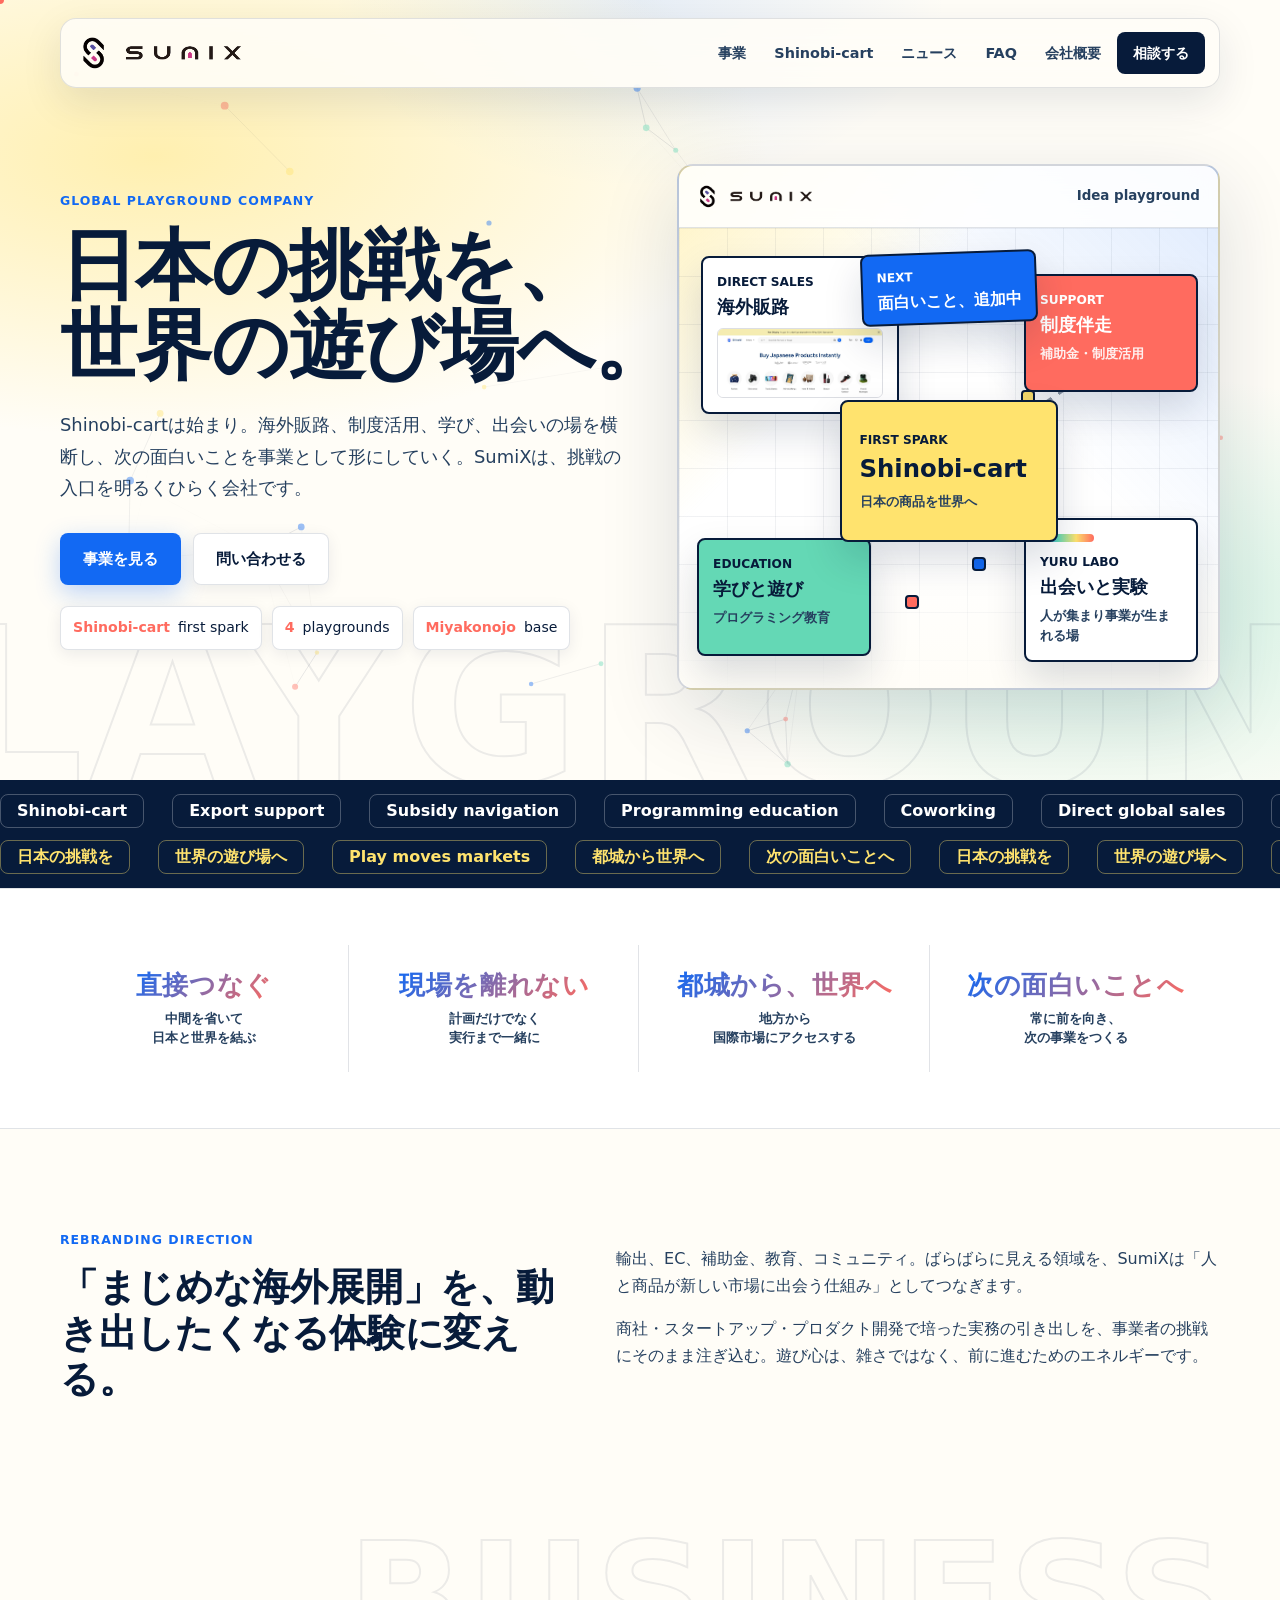
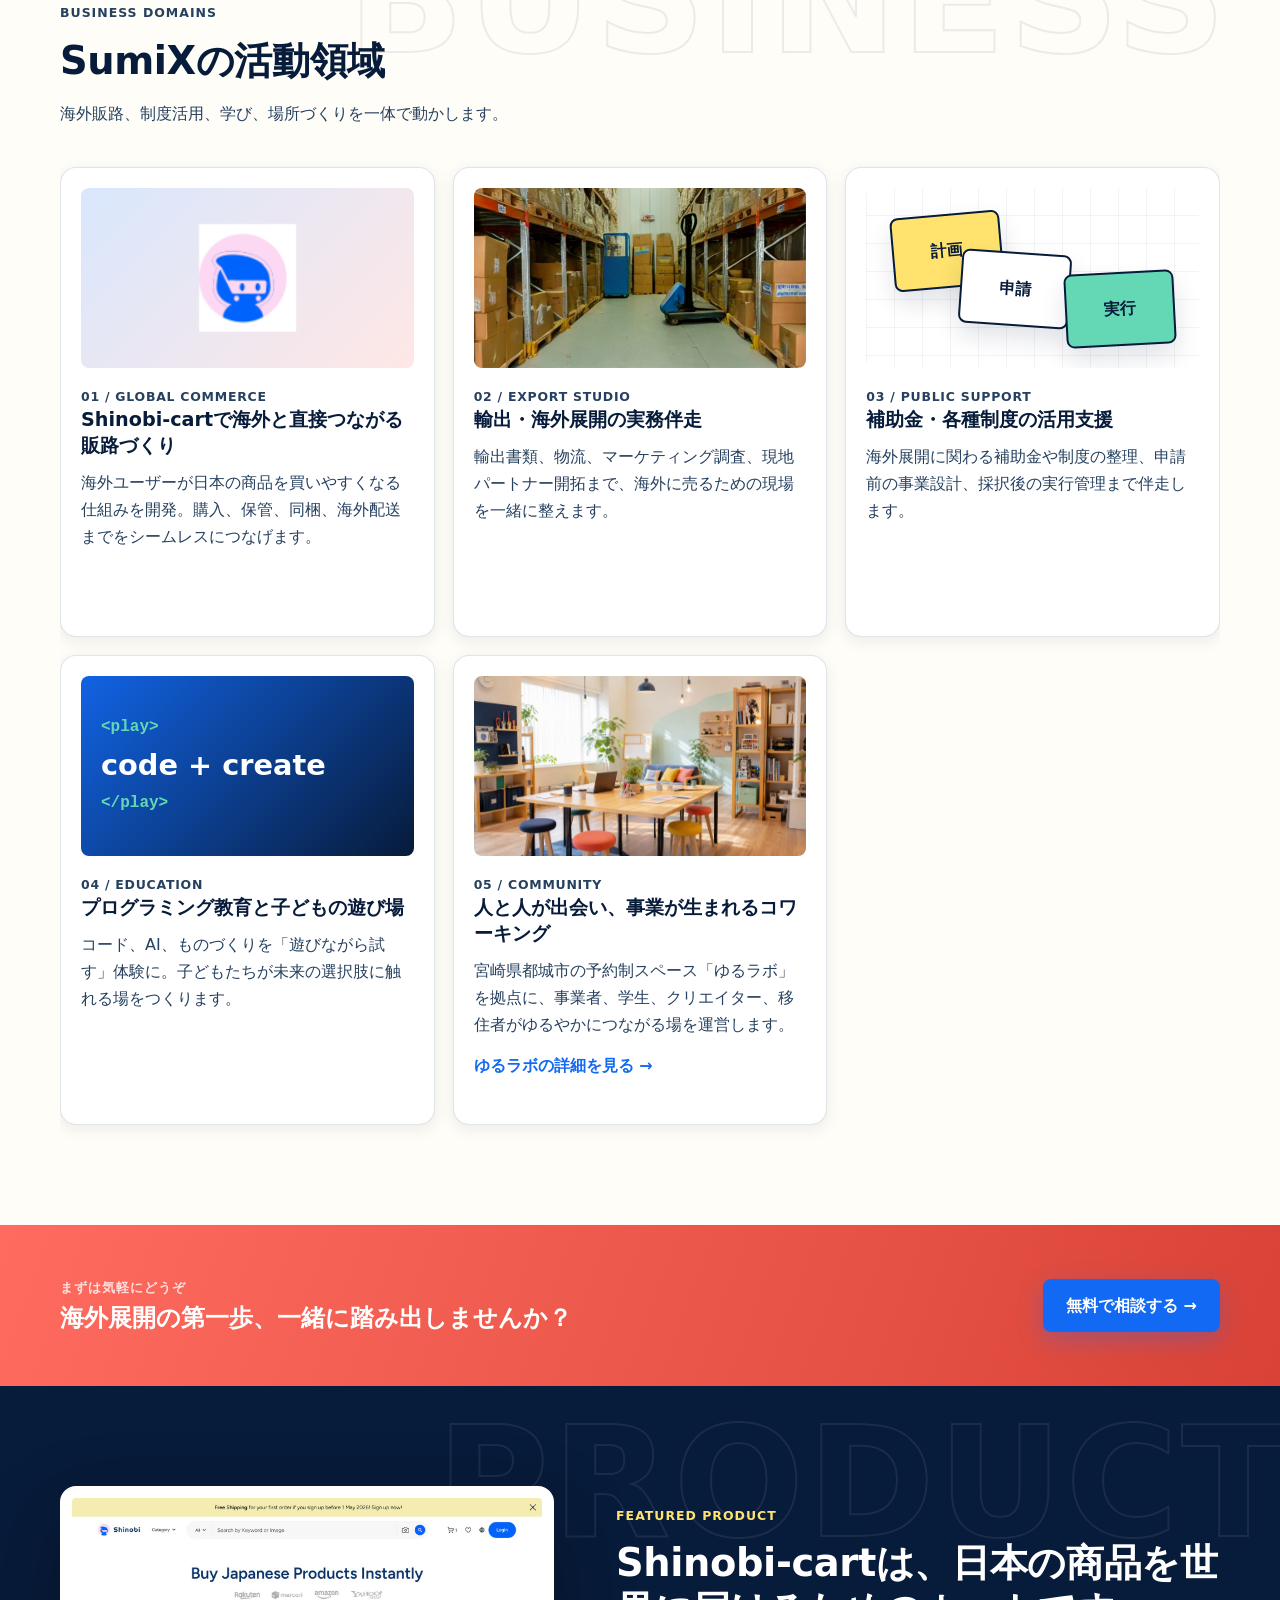
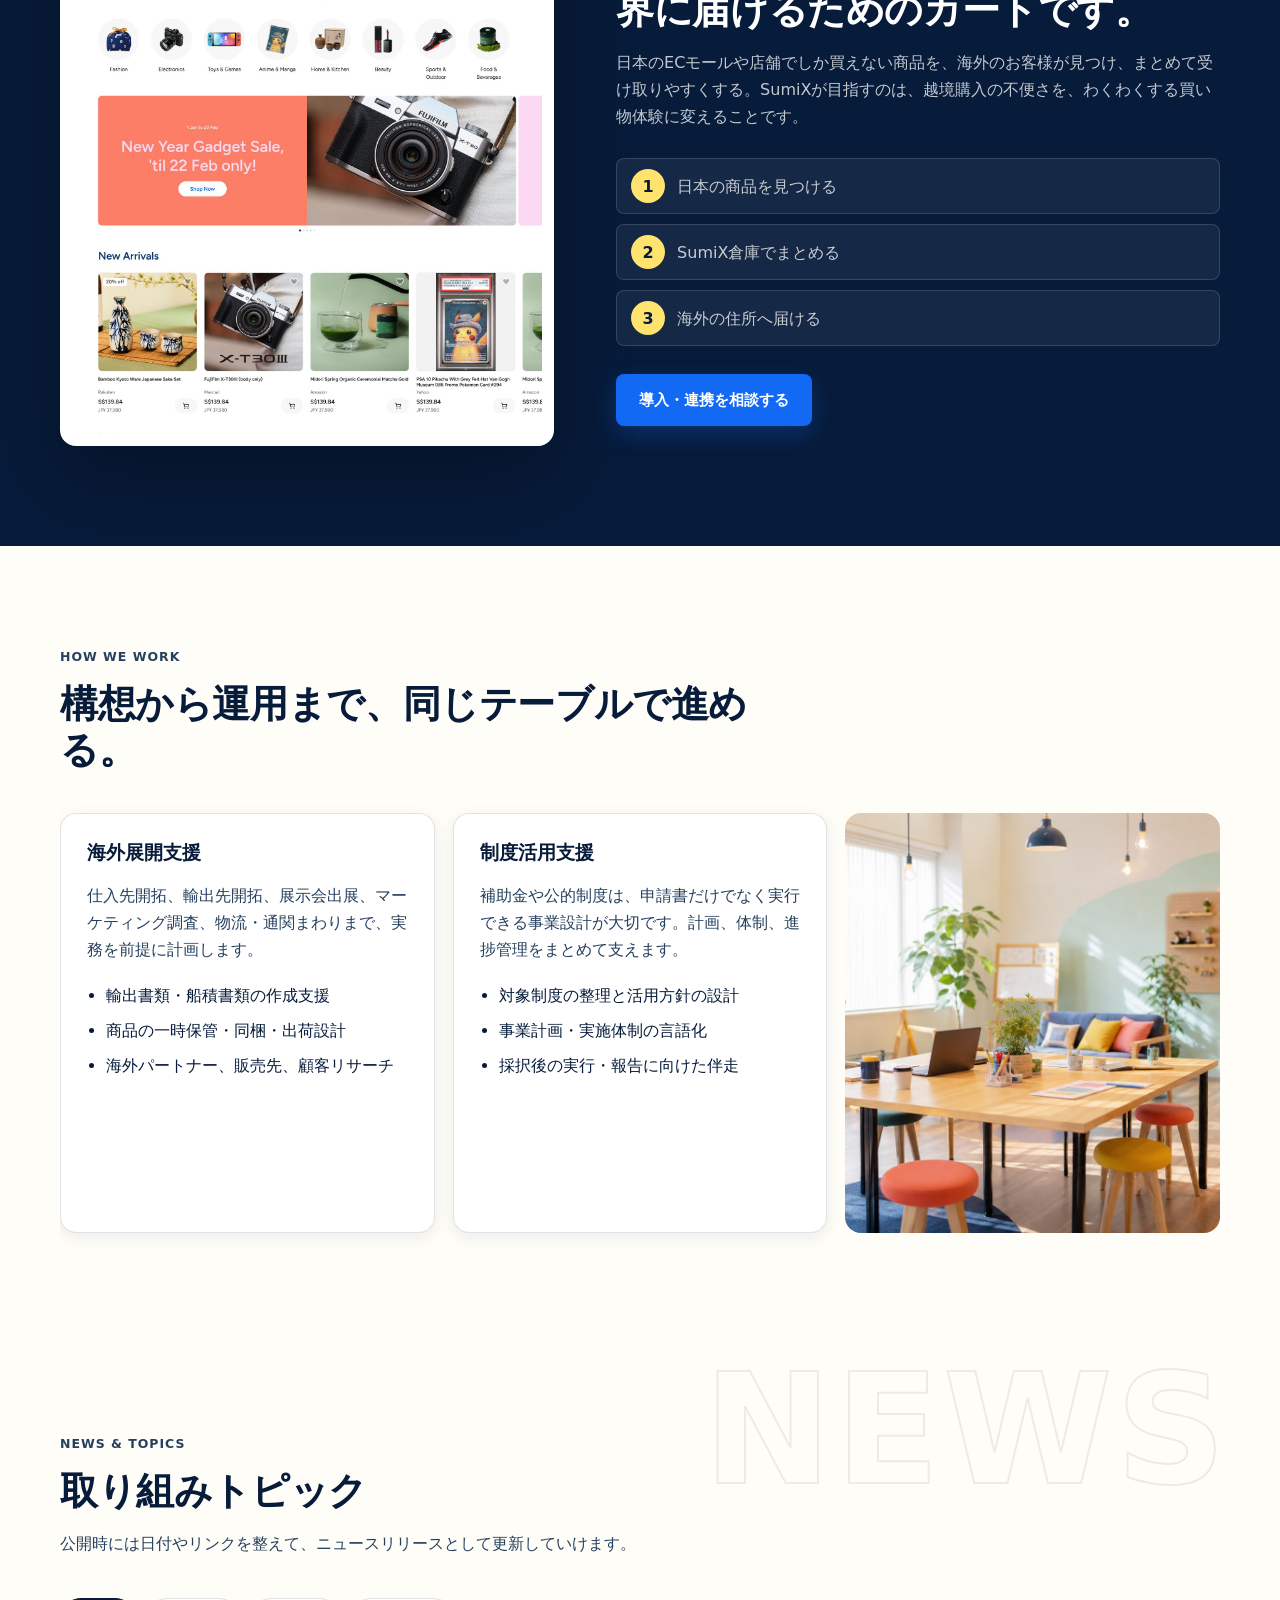
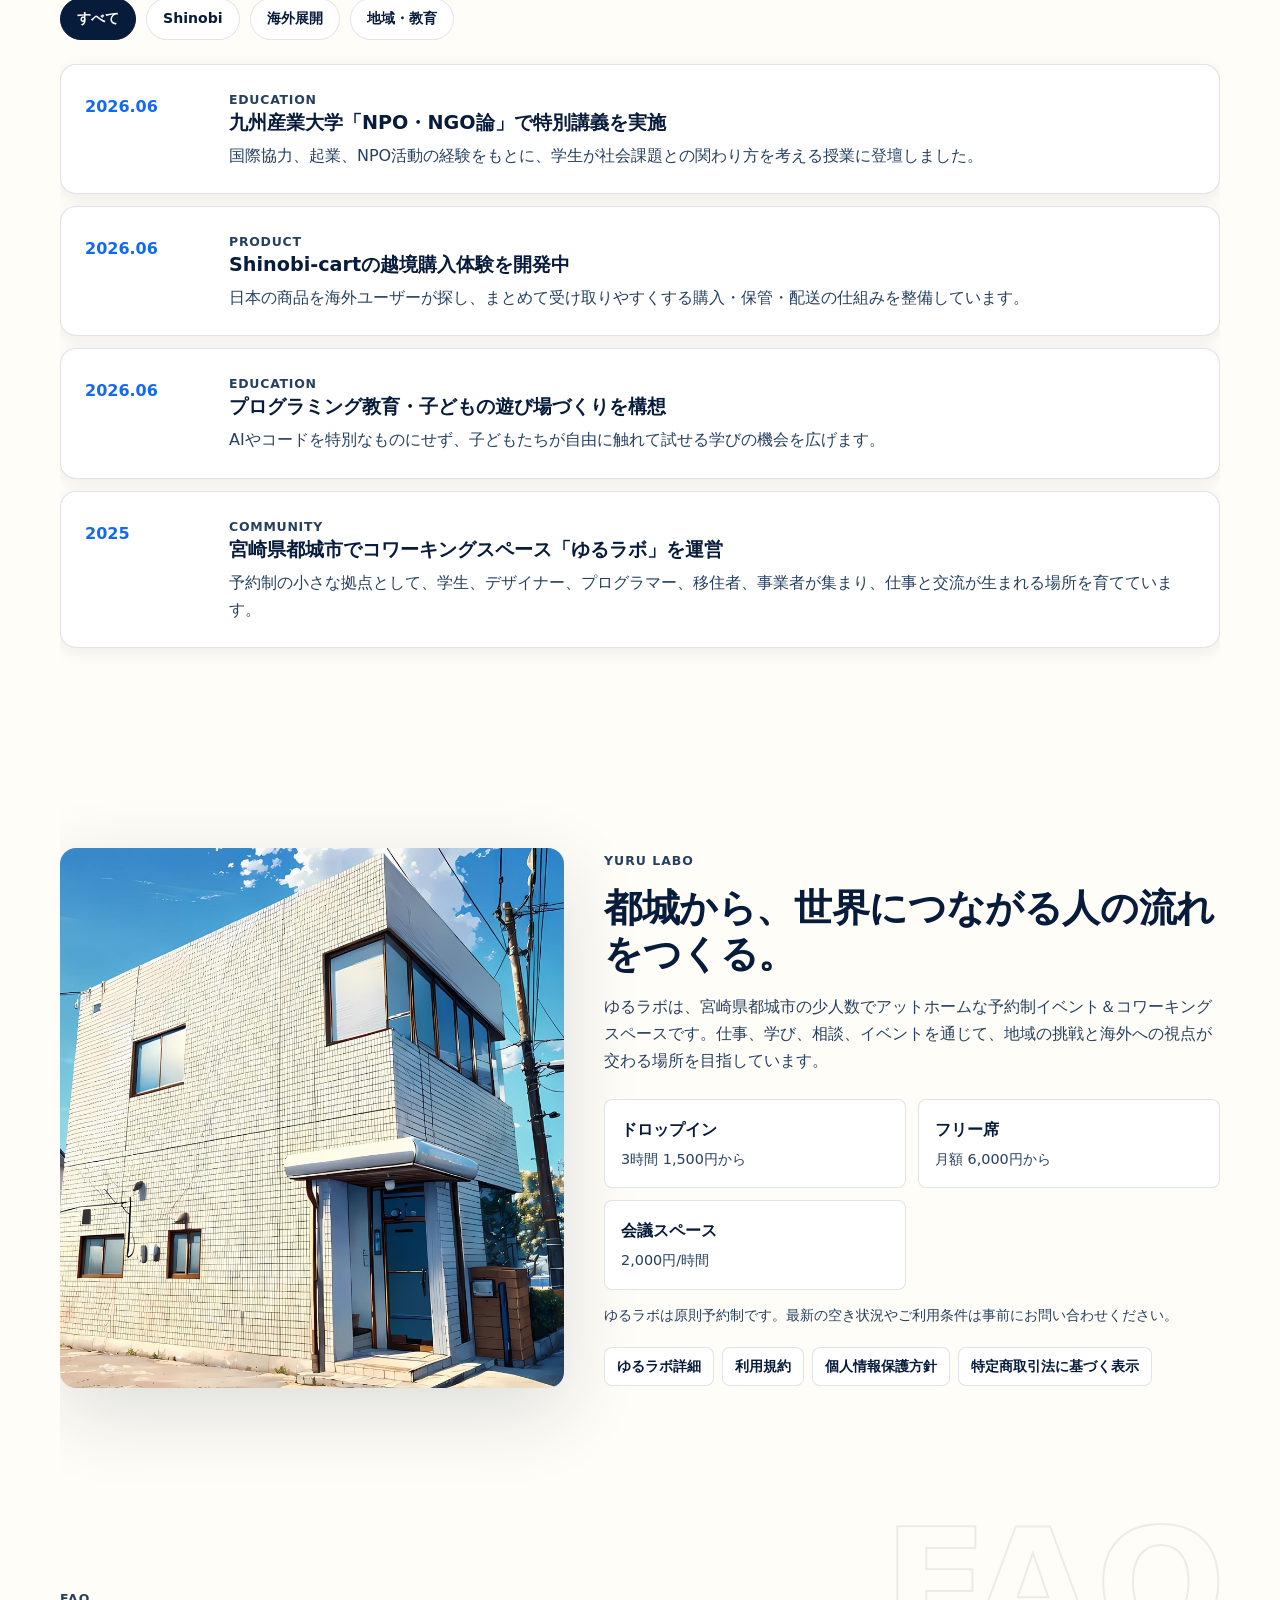
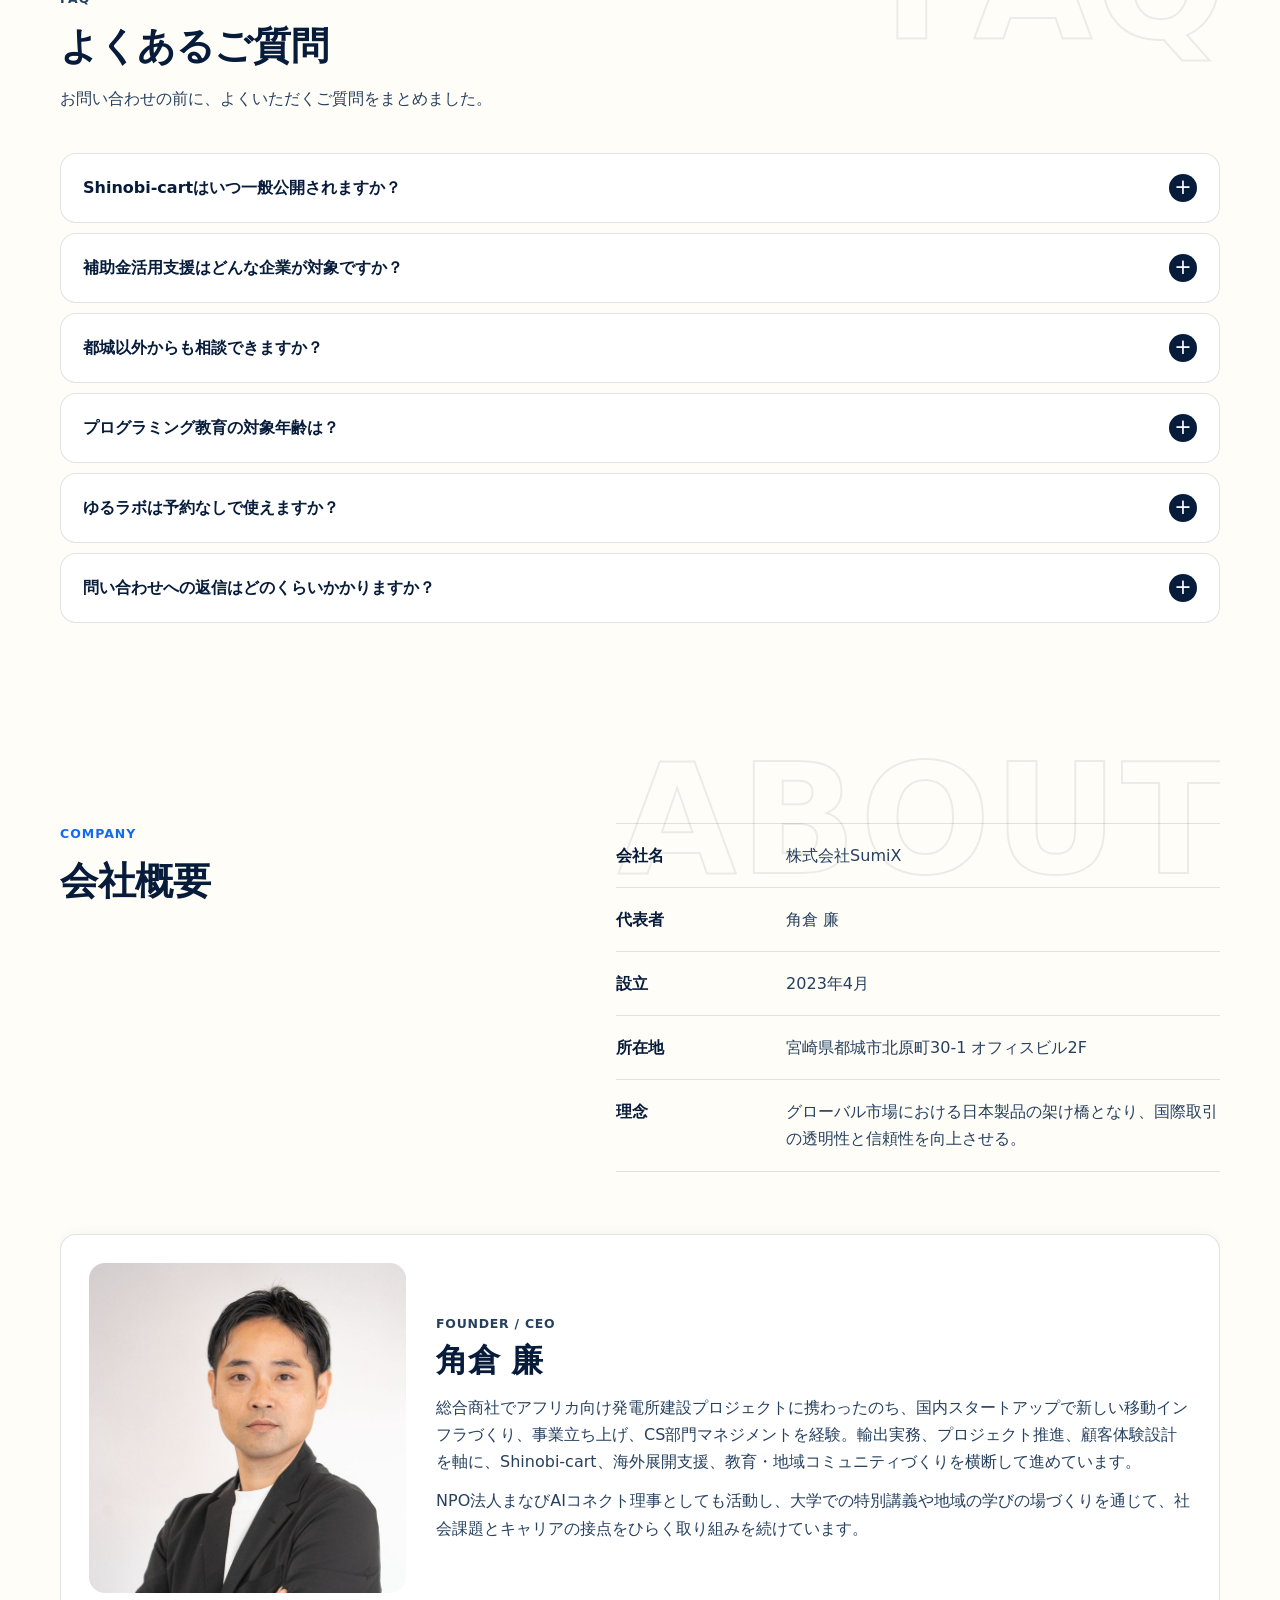
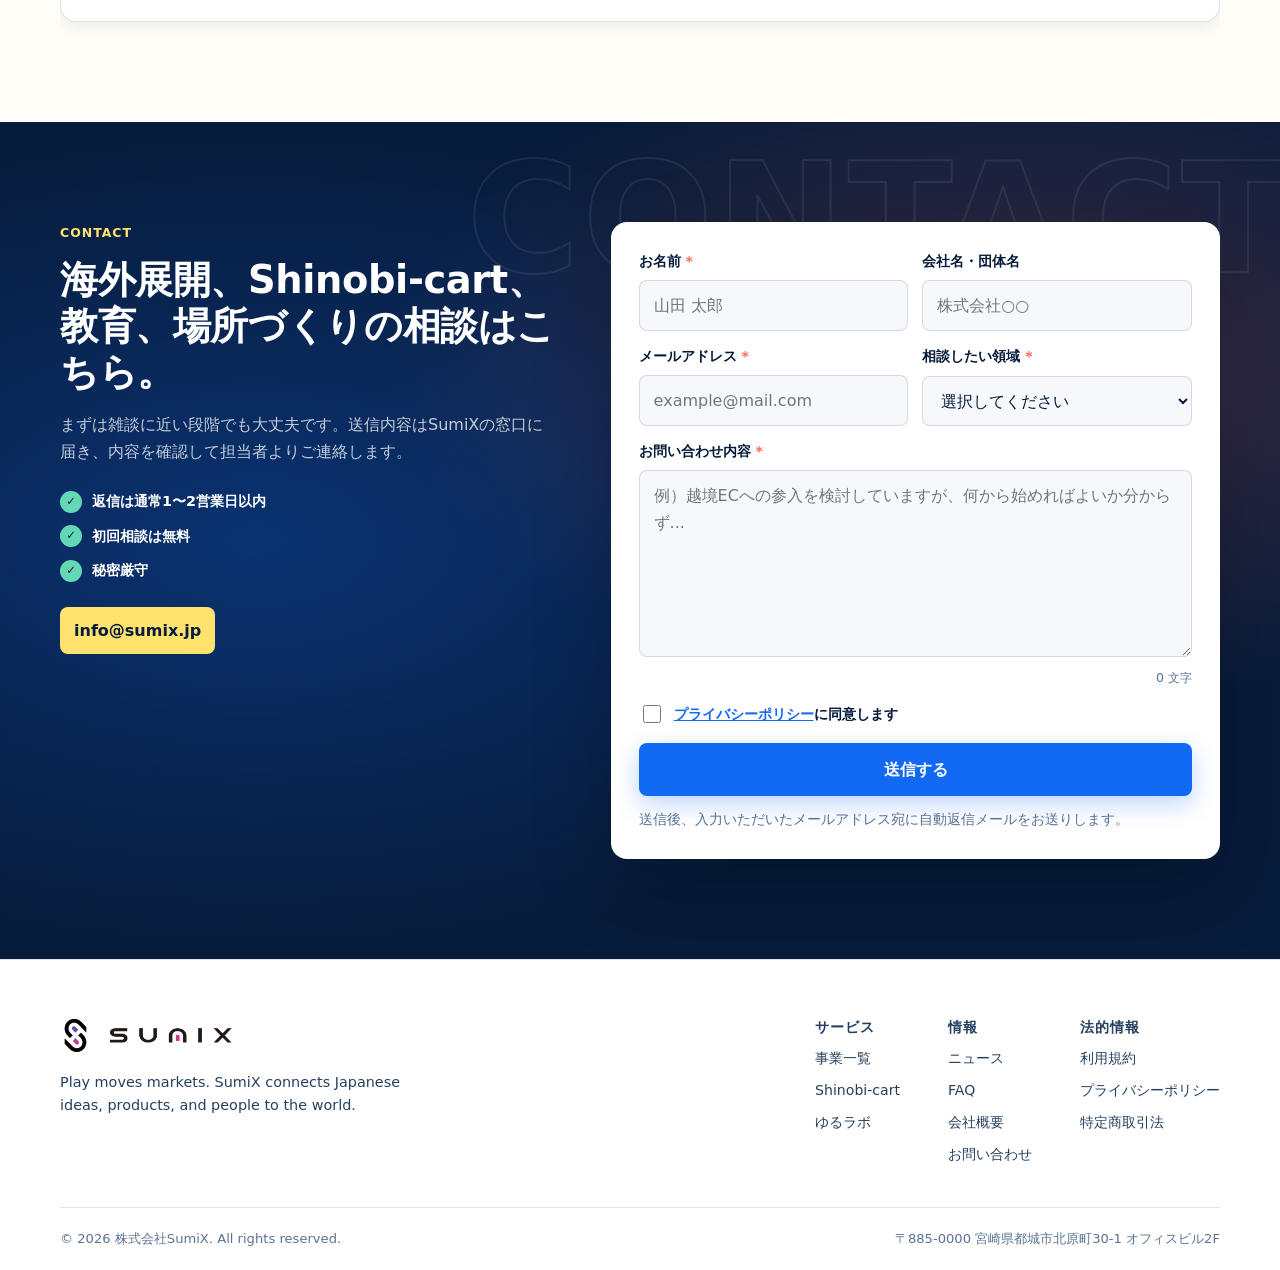
==== commit ace46b1c: "Add cache-busting version query to CSS/JS links Visitors with a cached styles.css were getting new H" ====
--- a/index.html
+++ b/index.html
@@ -23,7 +23,7 @@
     <link rel="icon" href="favicon.ico" sizes="any">
     <link rel="icon" href="favicon.png" type="image/png">
     <link rel="apple-touch-icon" href="apple-touch-icon.png">
-    <link rel="stylesheet" href="assets/css/styles.css">
+    <link rel="stylesheet" href="assets/css/styles.css?v=20260612a">
     <script type="application/ld+json">
     {
       "@context": "https://schema.org",
@@ -759,6 +759,6 @@
     <div class="cursor-dot" aria-hidden="true"></div>
     <div class="cursor-ring" aria-hidden="true"></div>
 
-    <script src="assets/js/main.js" defer></script>
+    <script src="assets/js/main.js?v=20260612a" defer></script>
   </body>
 </html>
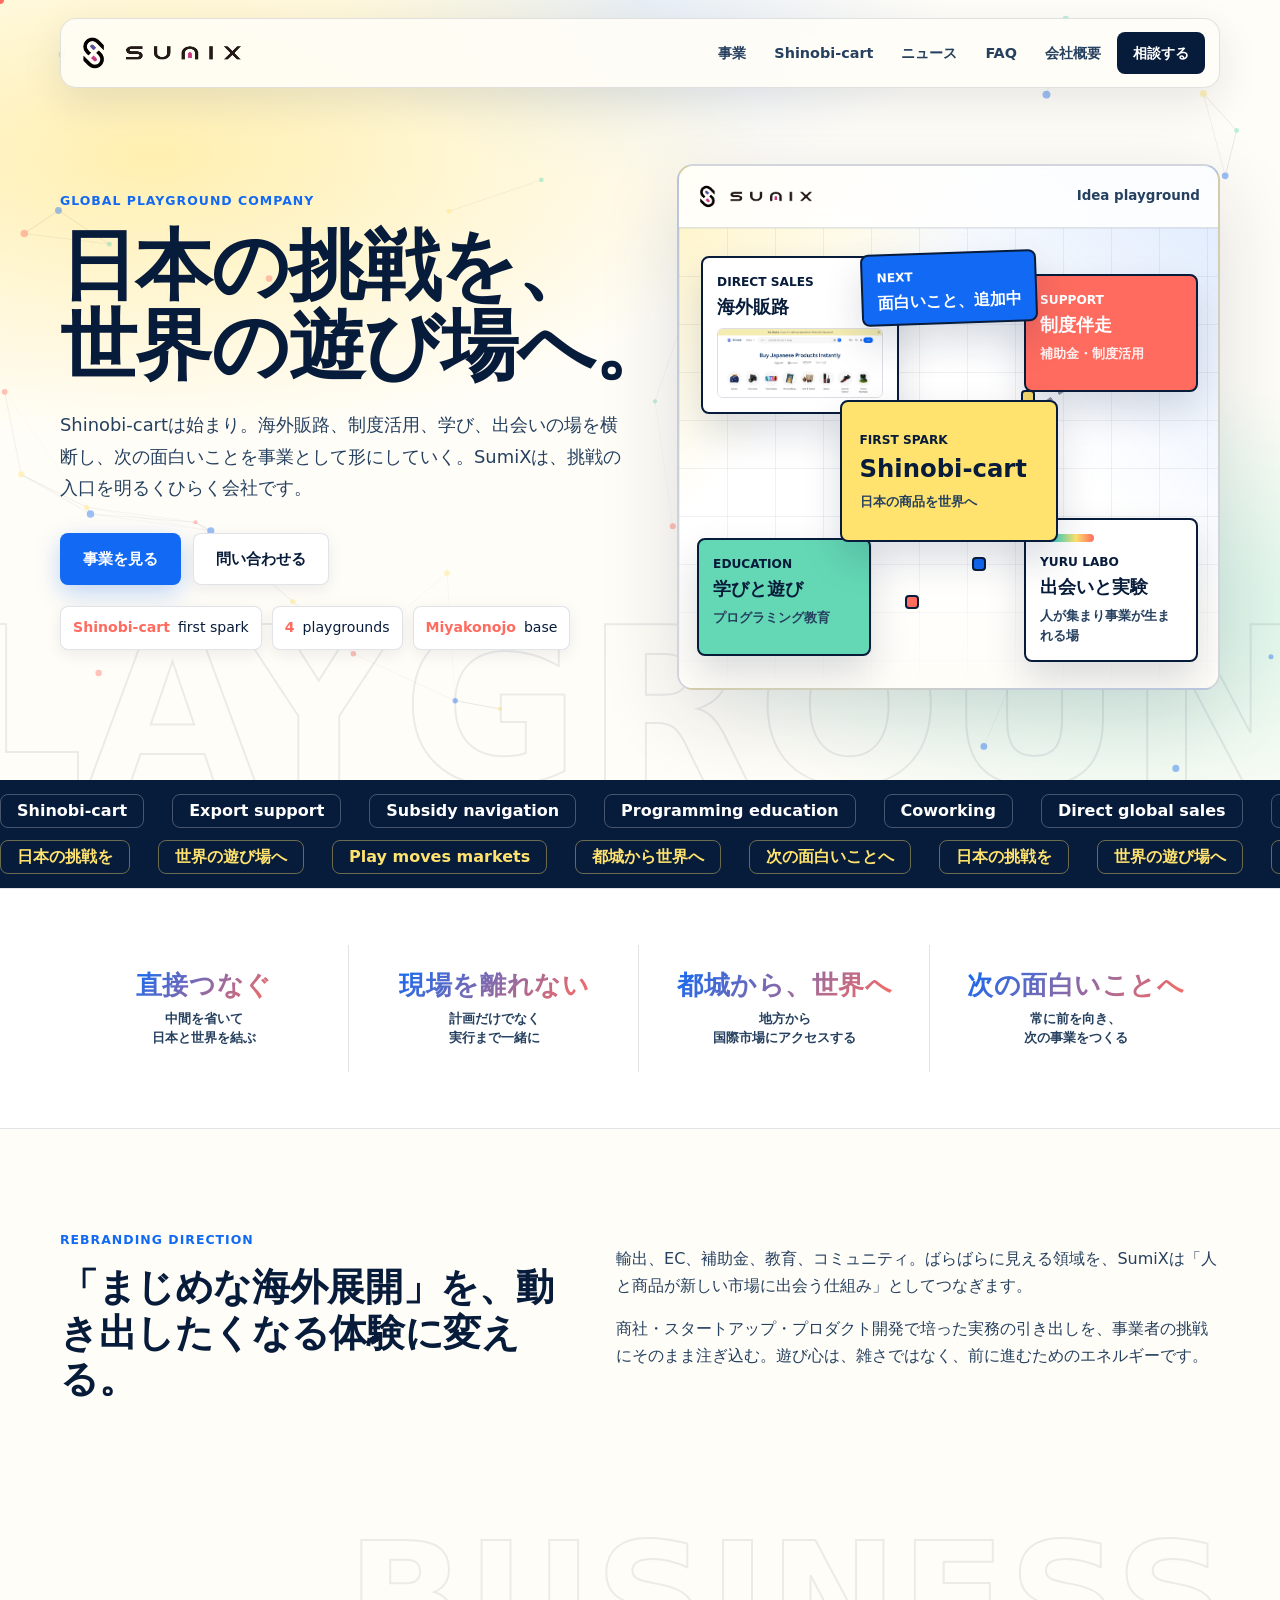
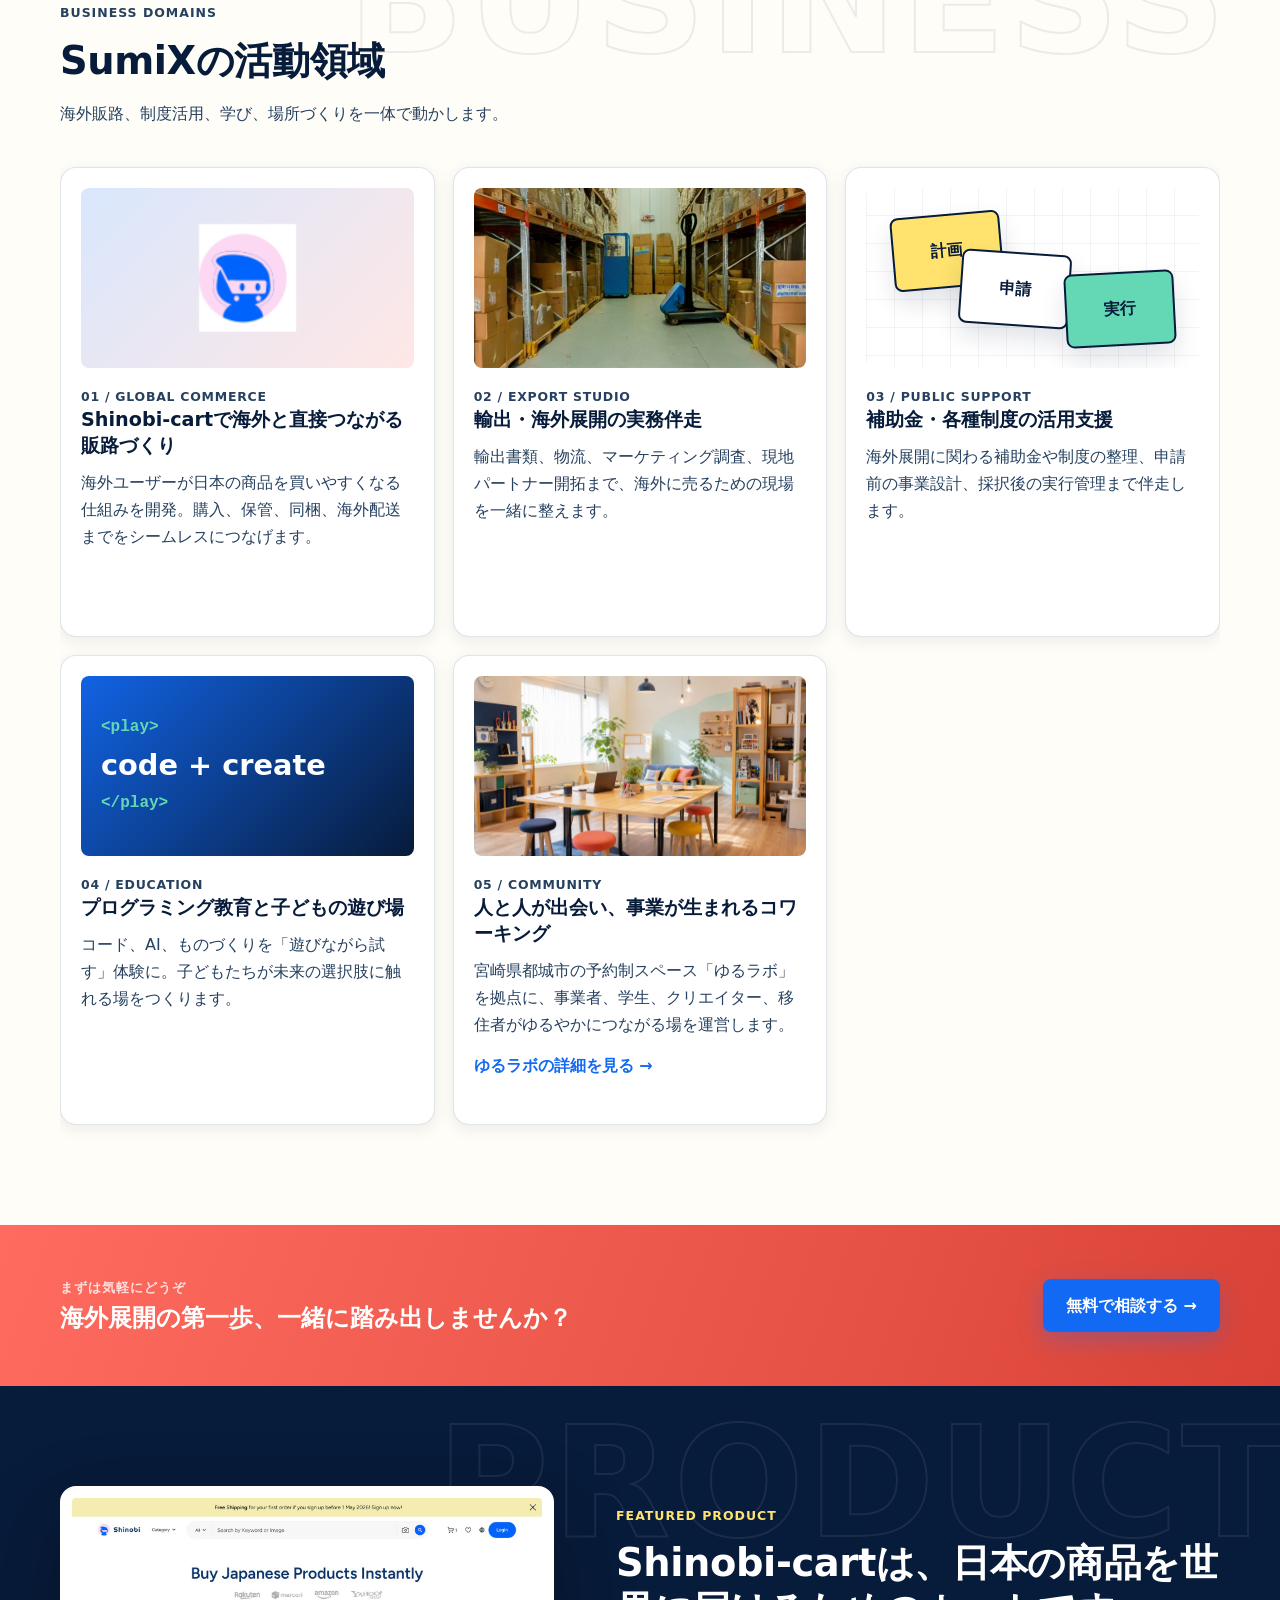
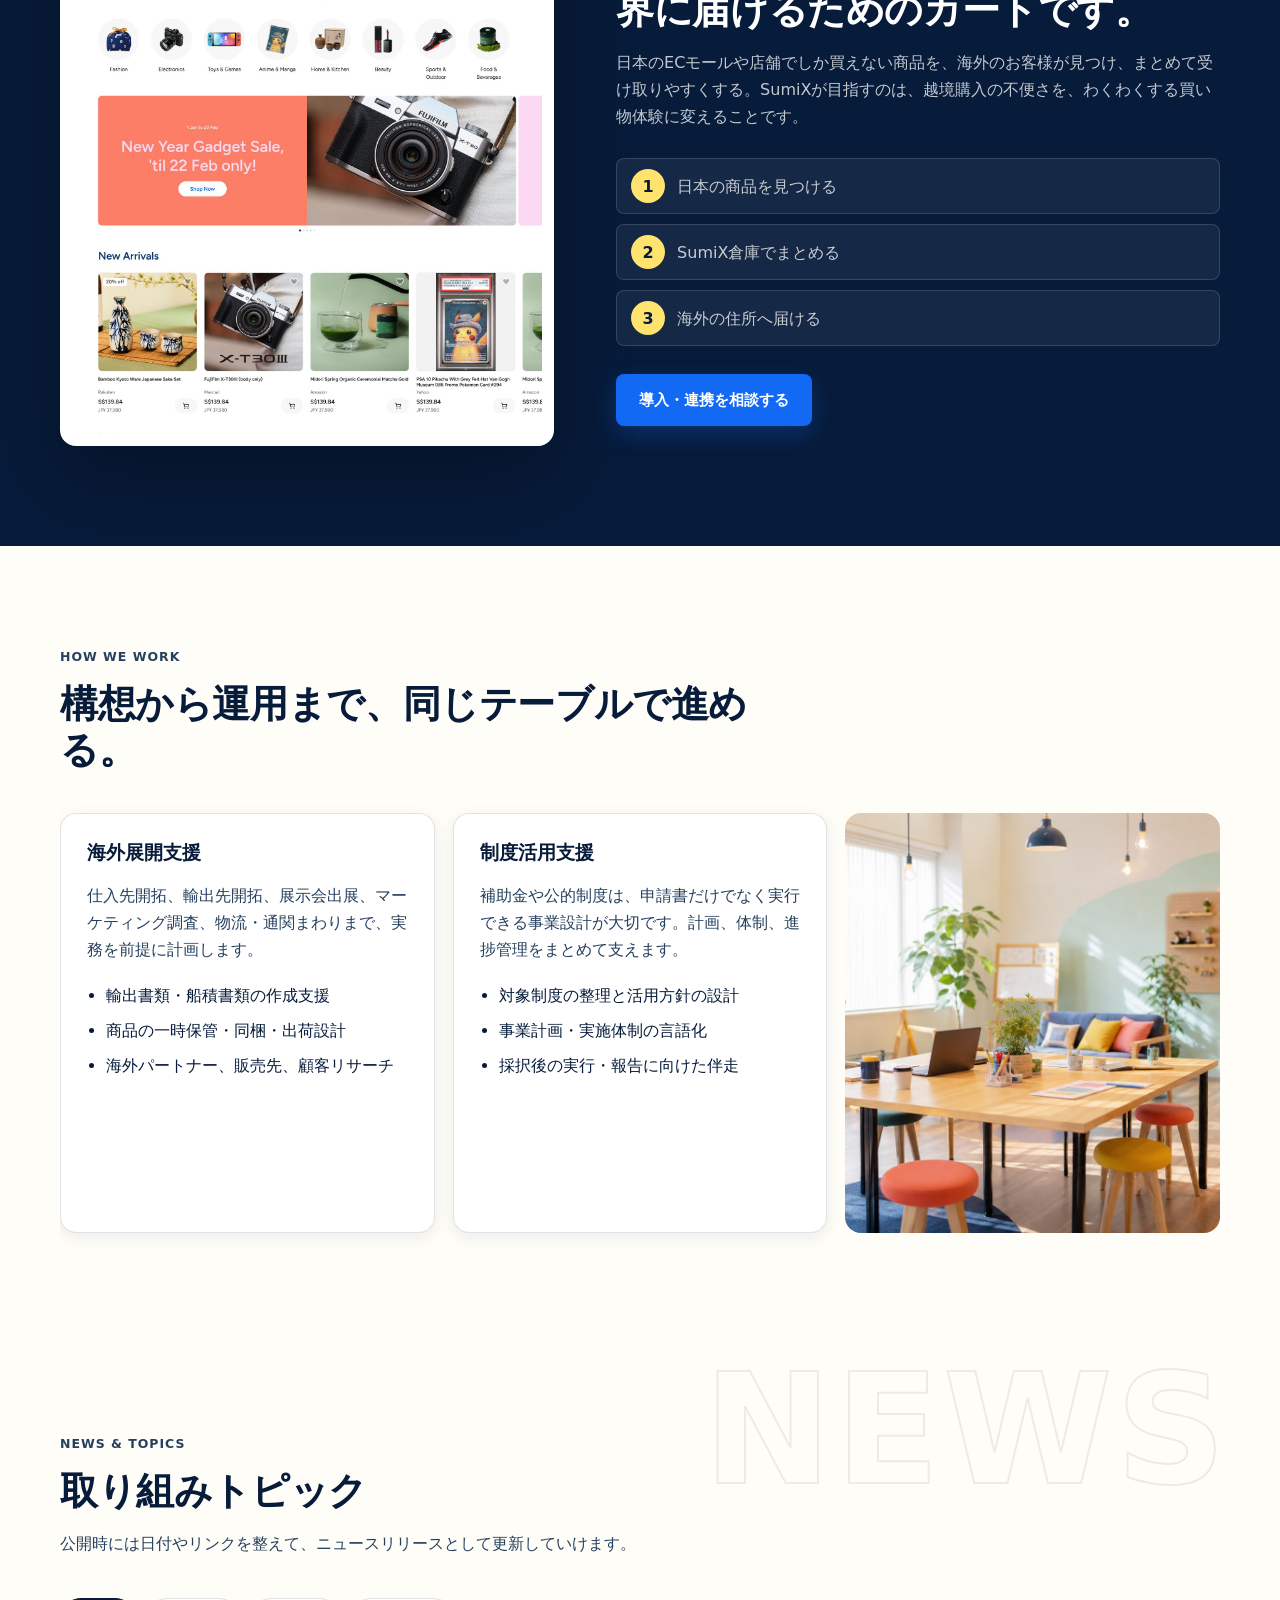
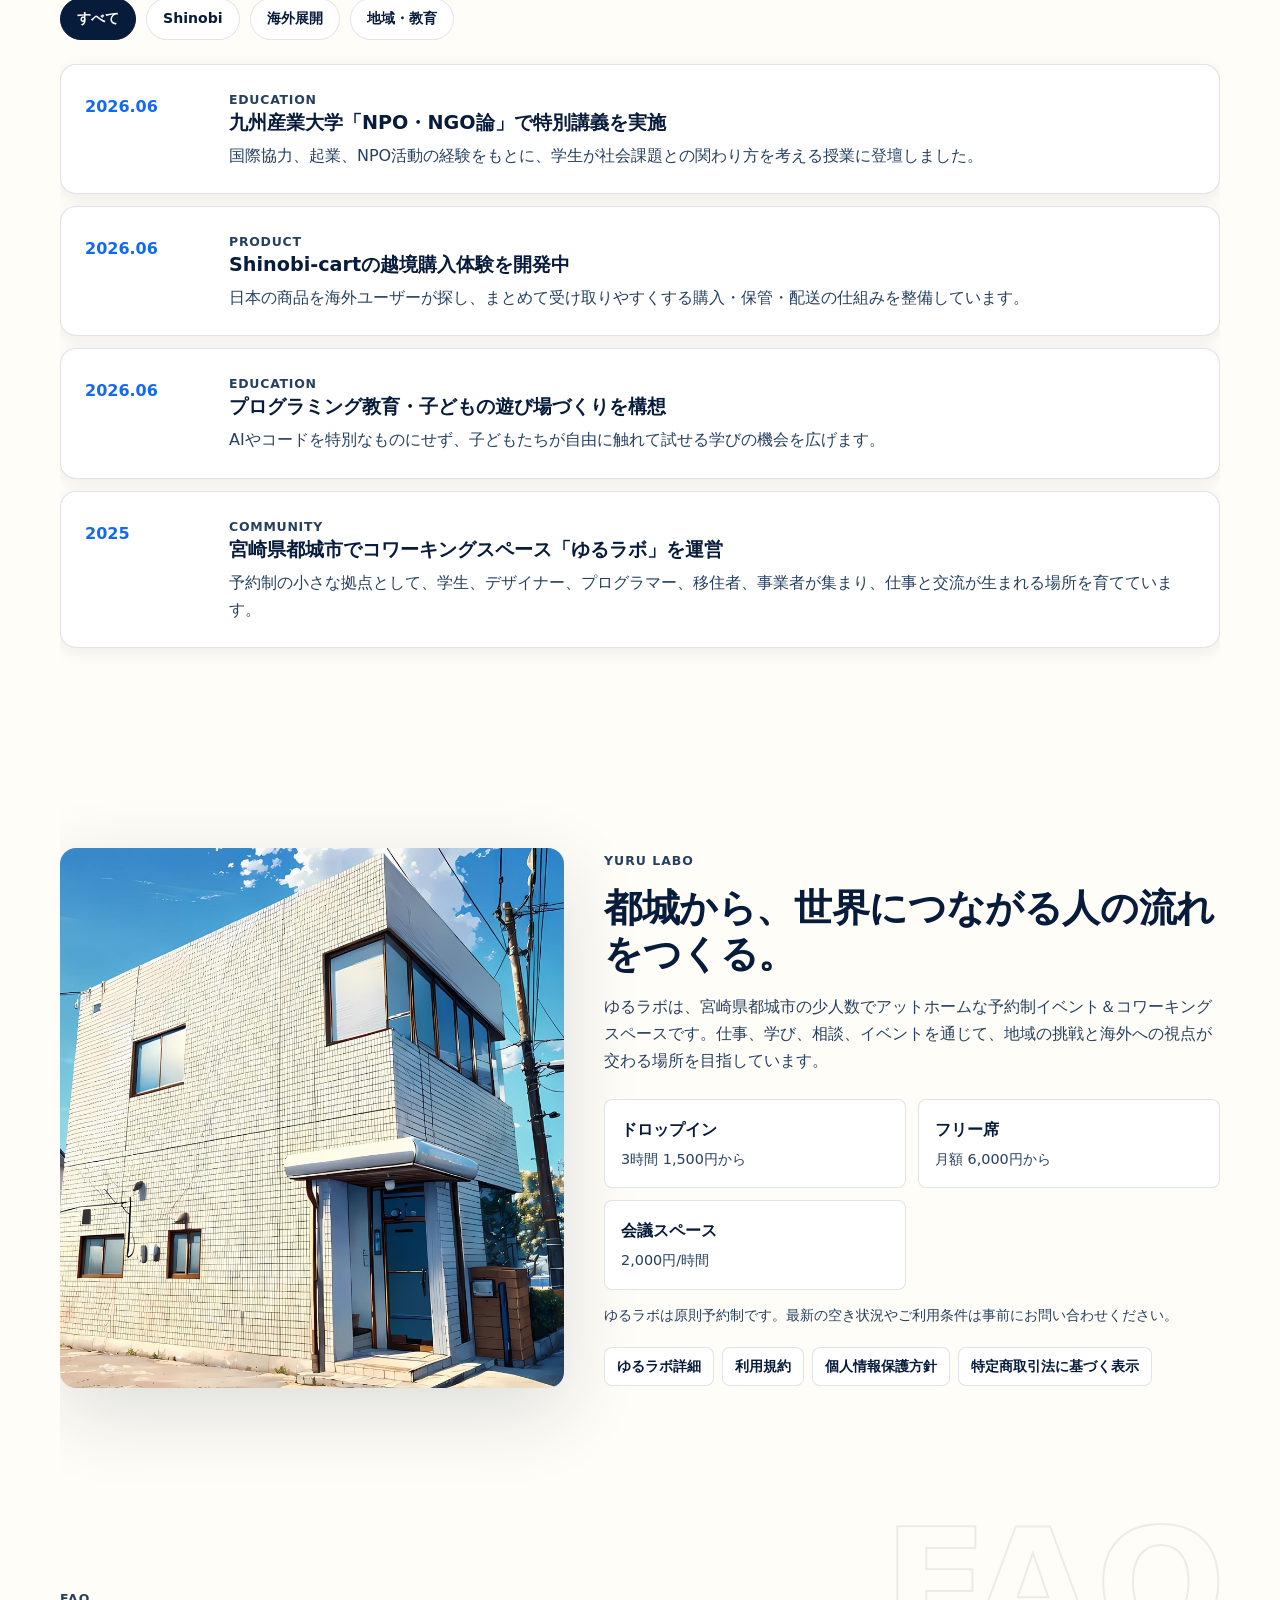
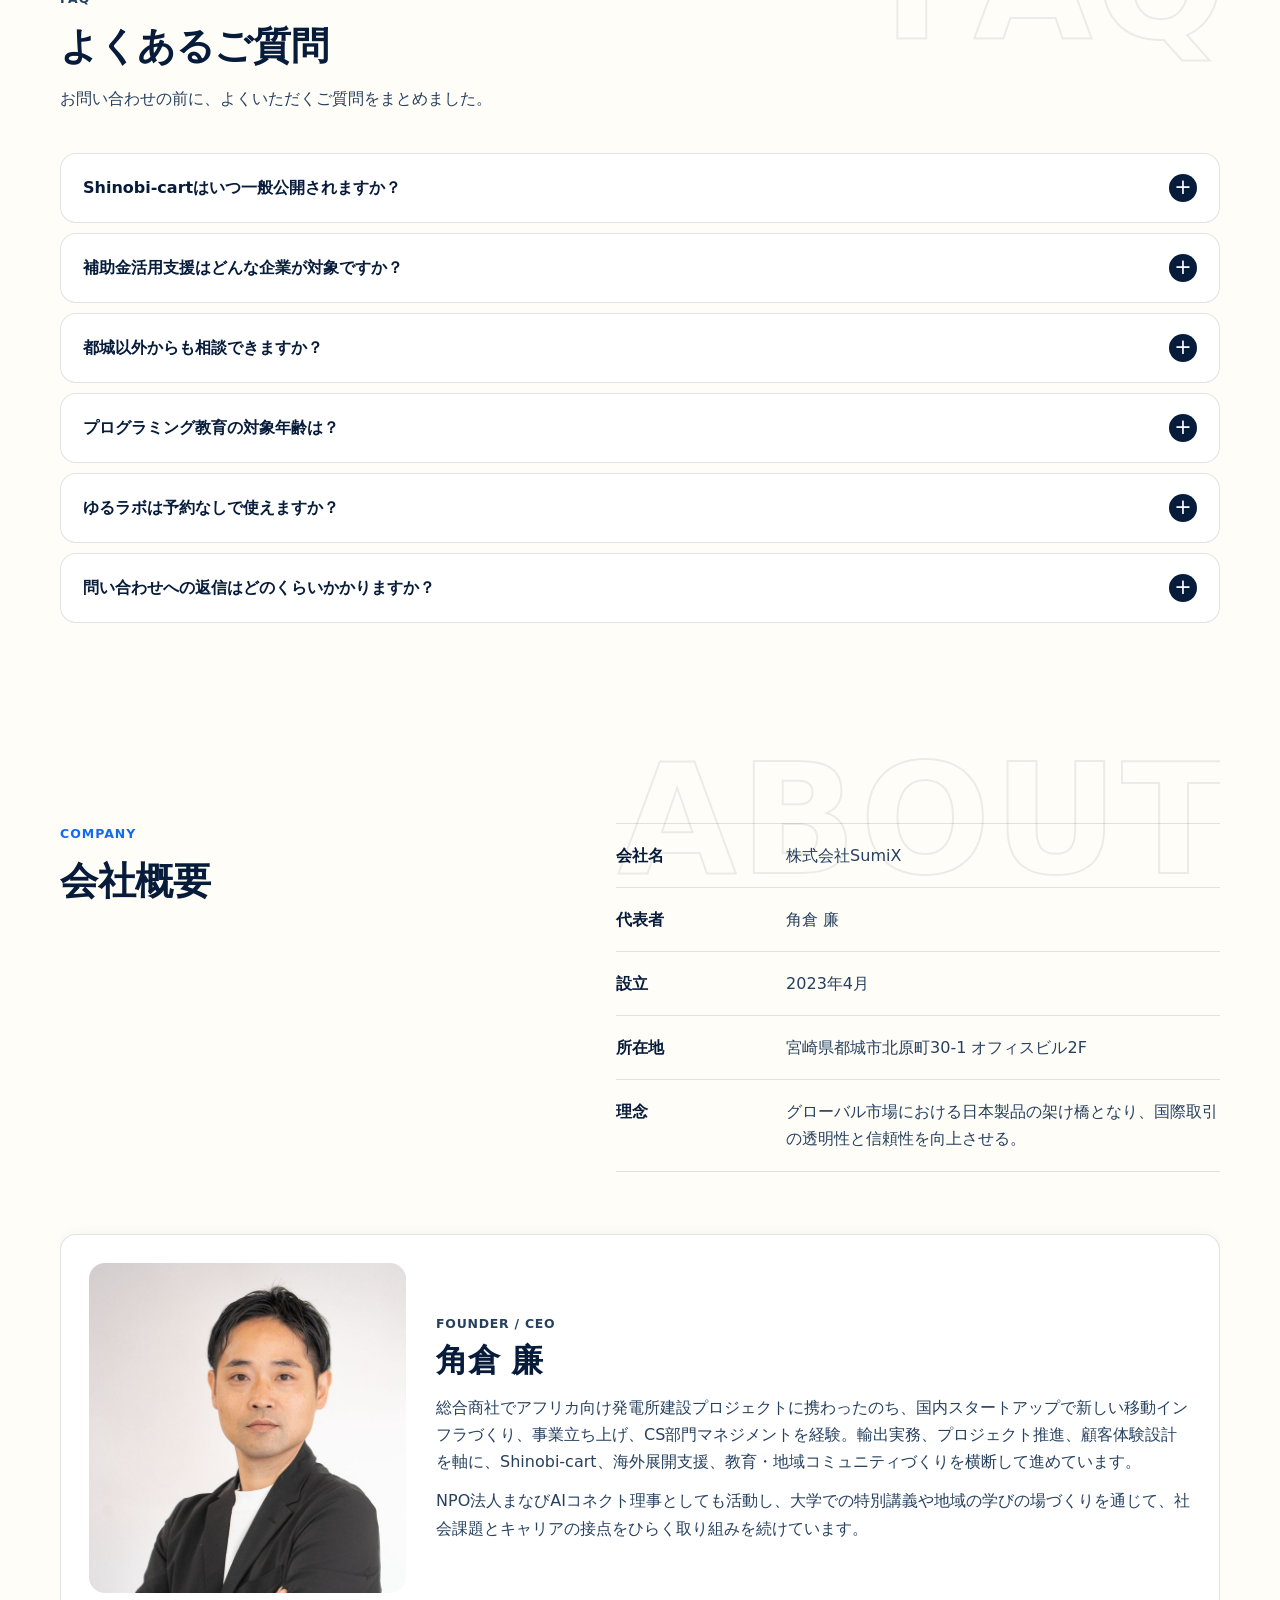
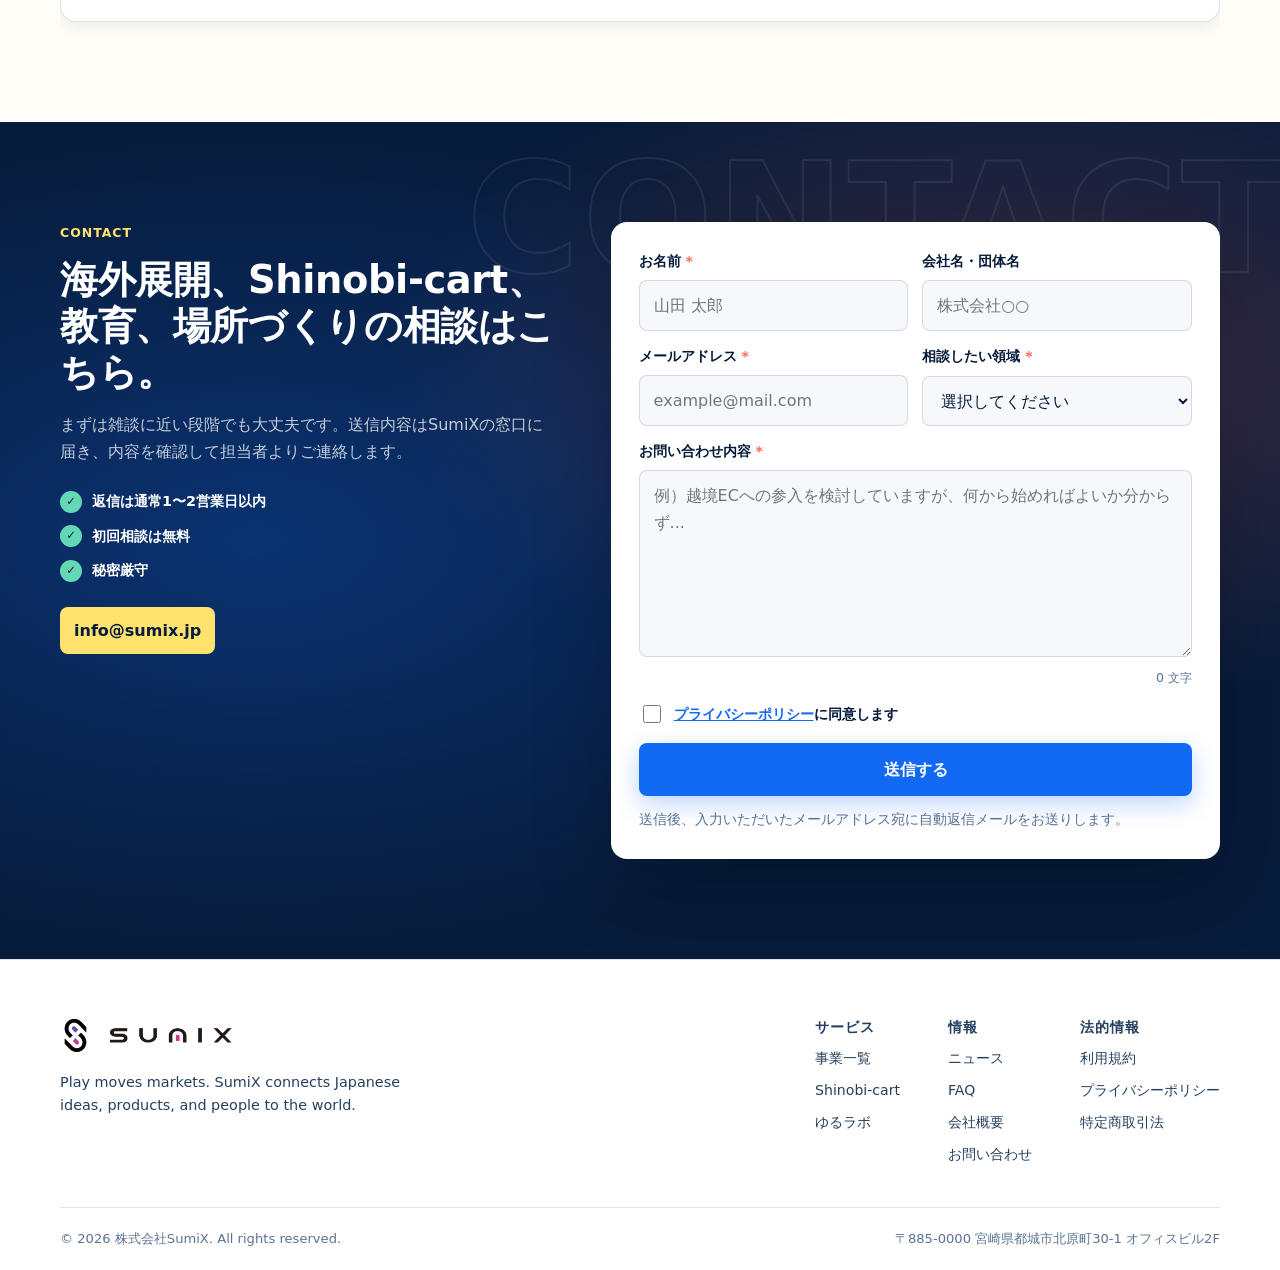
==== commit 422bc224: "Fix FAQ not opening on iOS and shrink mobile floating CTA iOS Safari doesn't toggle <details> when t" ====
--- a/index.html
+++ b/index.html
@@ -23,7 +23,7 @@
     <link rel="icon" href="favicon.ico" sizes="any">
     <link rel="icon" href="favicon.png" type="image/png">
     <link rel="apple-touch-icon" href="apple-touch-icon.png">
-    <link rel="stylesheet" href="assets/css/styles.css?v=20260612a">
+    <link rel="stylesheet" href="assets/css/styles.css?v=20260612b">
     <script type="application/ld+json">
     {
       "@context": "https://schema.org",
@@ -759,6 +759,6 @@
     <div class="cursor-dot" aria-hidden="true"></div>
     <div class="cursor-ring" aria-hidden="true"></div>
 
-    <script src="assets/js/main.js?v=20260612a" defer></script>
+    <script src="assets/js/main.js?v=20260612b" defer></script>
   </body>
 </html>
--- a/assets/css/styles.css
+++ b/assets/css/styles.css
@@ -2337,3 +2337,13 @@
   .head-giant { top: 12px; font-size: clamp(3.4rem, 16vw, 5rem); }
   .giant-word { font-size: clamp(4rem, 20vw, 7rem); }
 }
+
+/* ── Compact floating CTA on mobile (was covering FAQ items) ── */
+@media (max-width: 680px) {
+  .floating-cta { bottom: 12px; right: 76px; left: 12px; }
+  .floating-cta-inner { padding: 10px 14px; gap: 10px; flex-wrap: nowrap; }
+  .floating-cta-label { display: none; }
+  .floating-cta-copy { flex: 1 1 auto; }
+  .floating-cta-text { font-size: 0.8rem; }
+  .floating-cta-btn { flex: 0 0 auto; min-height: 38px; padding: 8px 14px; font-size: 0.84rem; }
+}
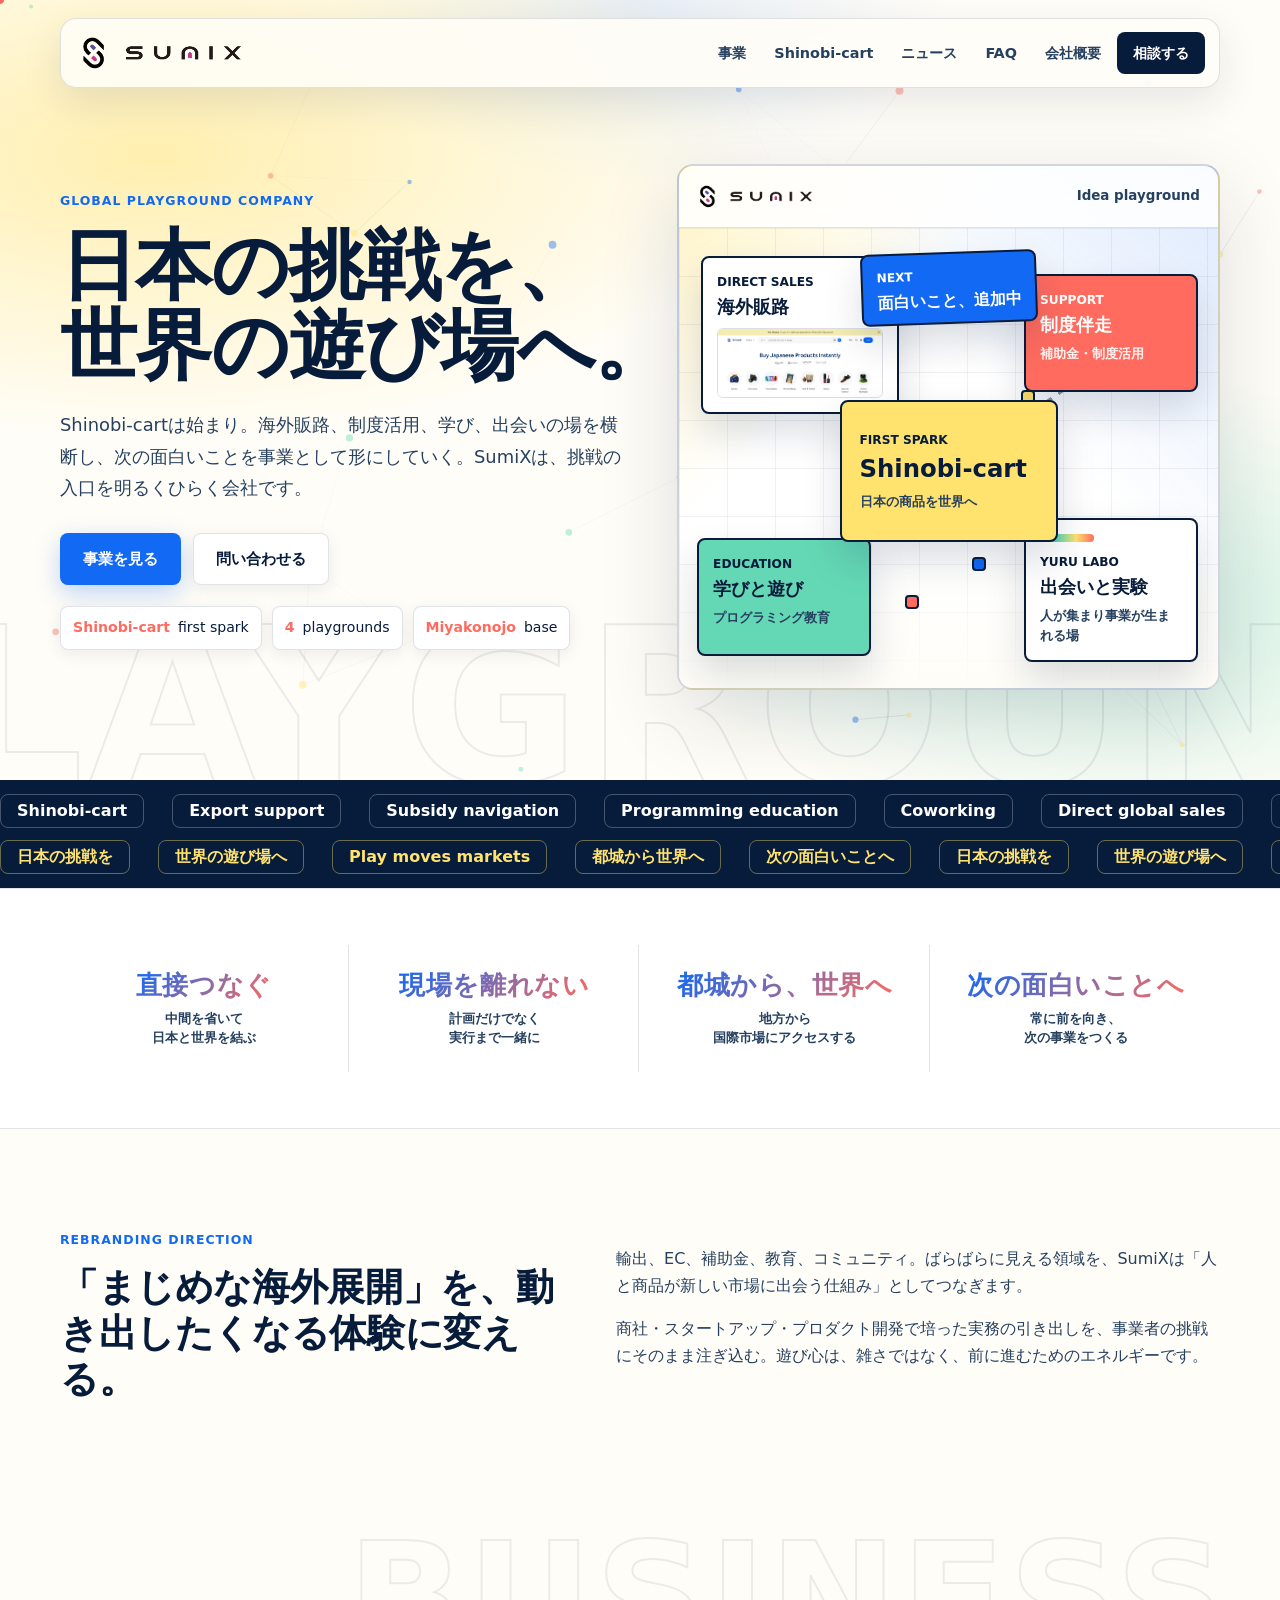
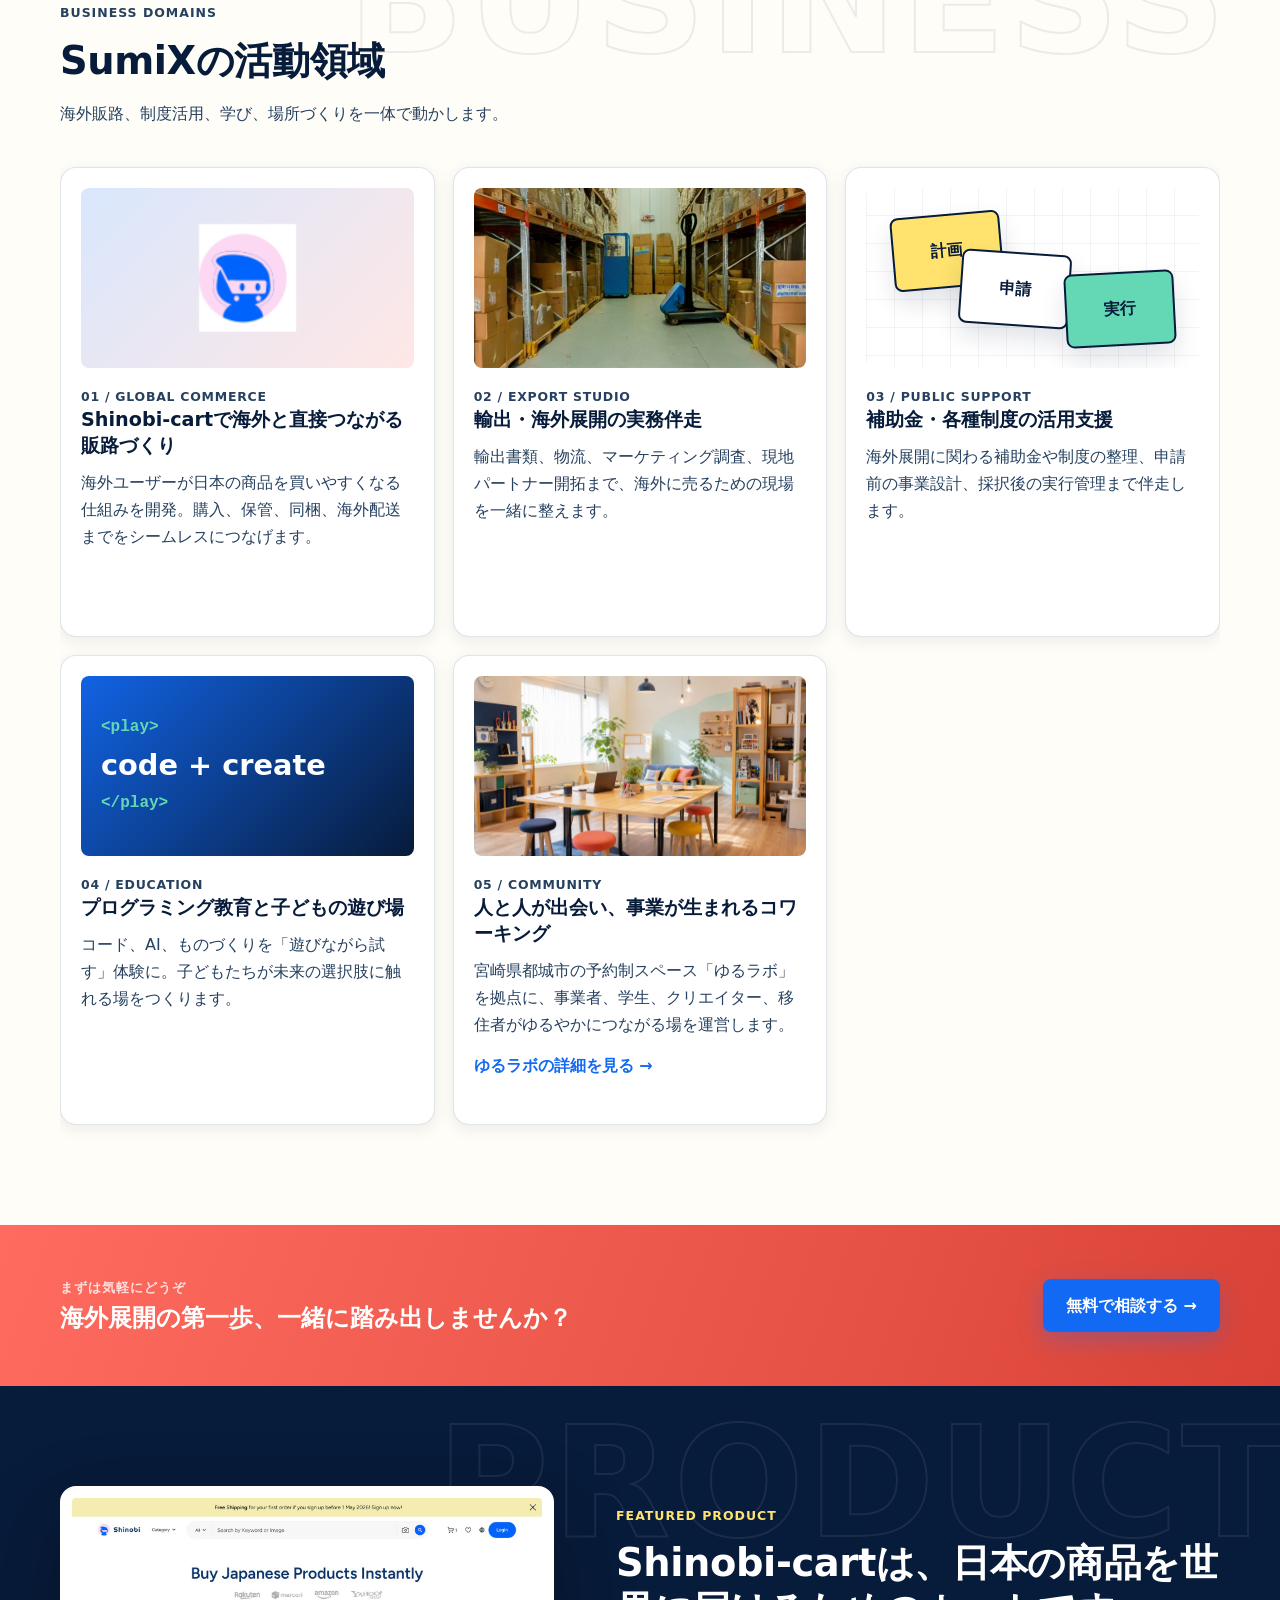
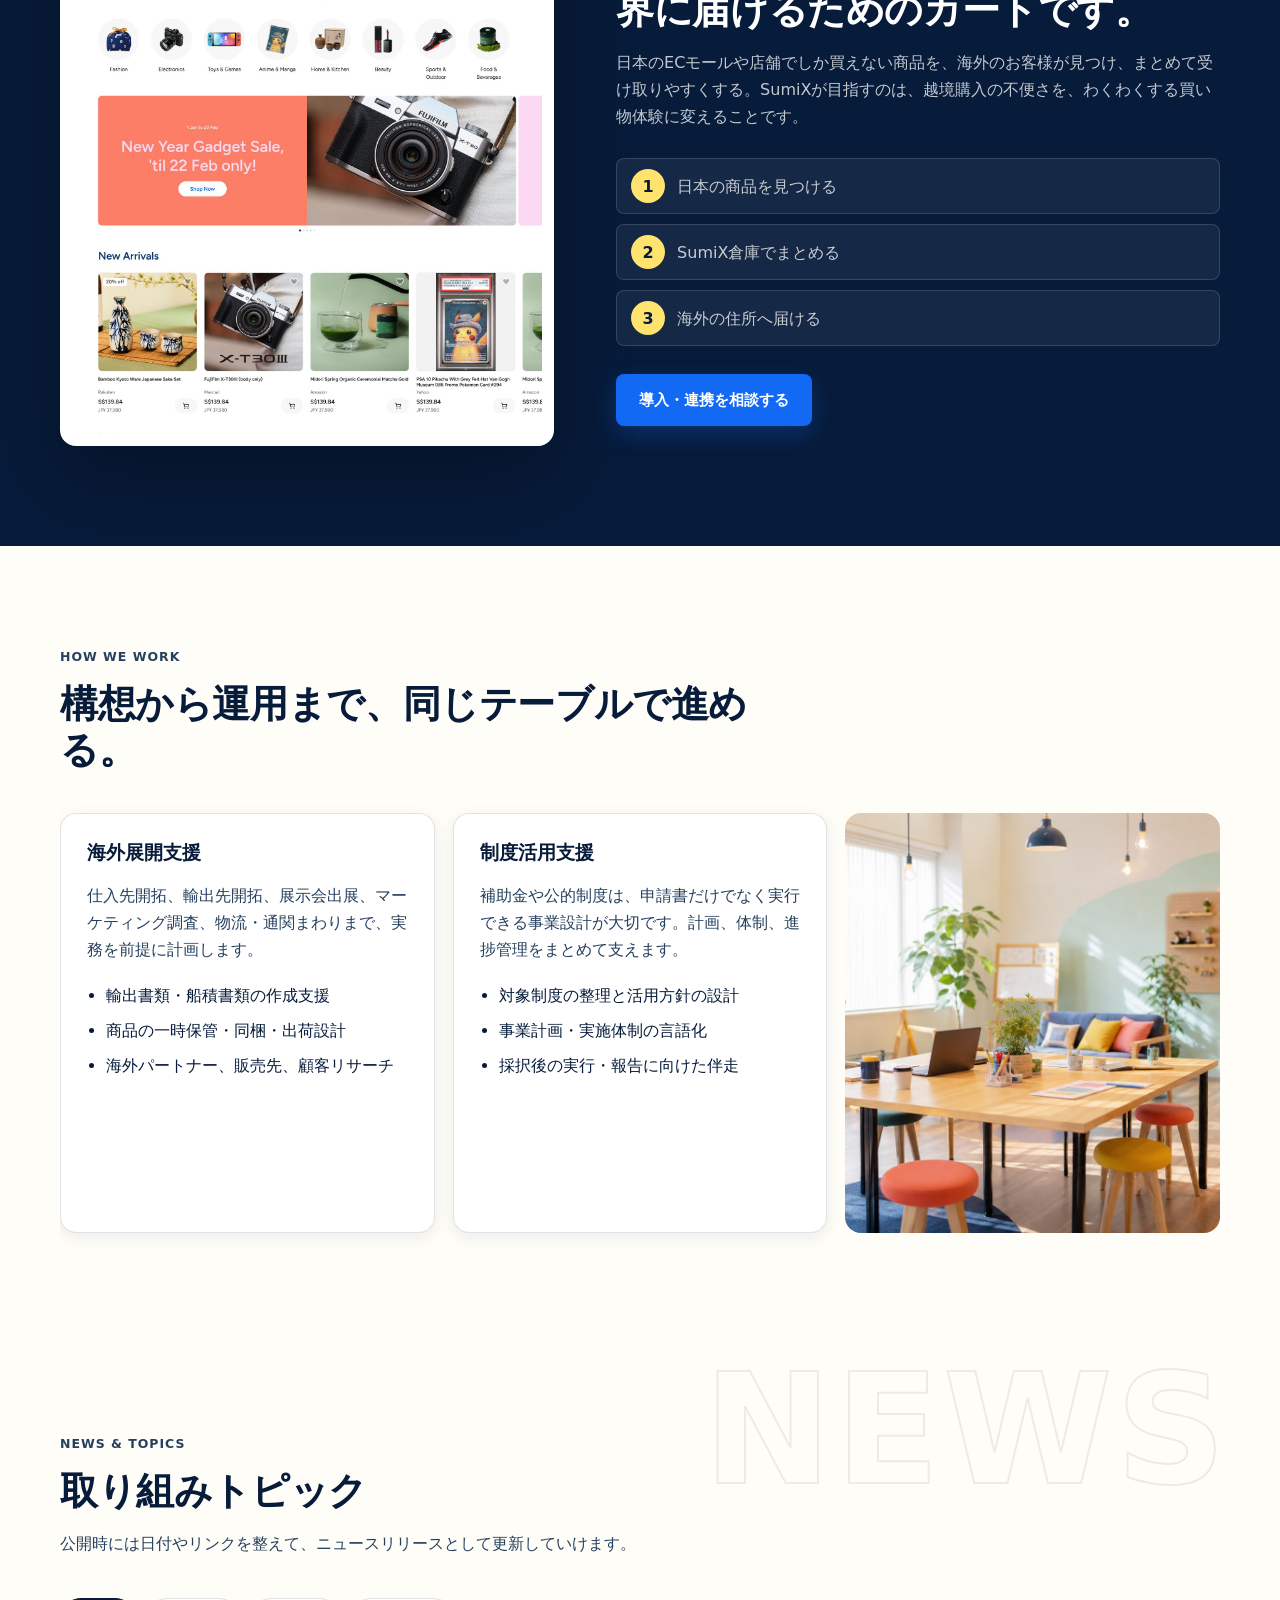
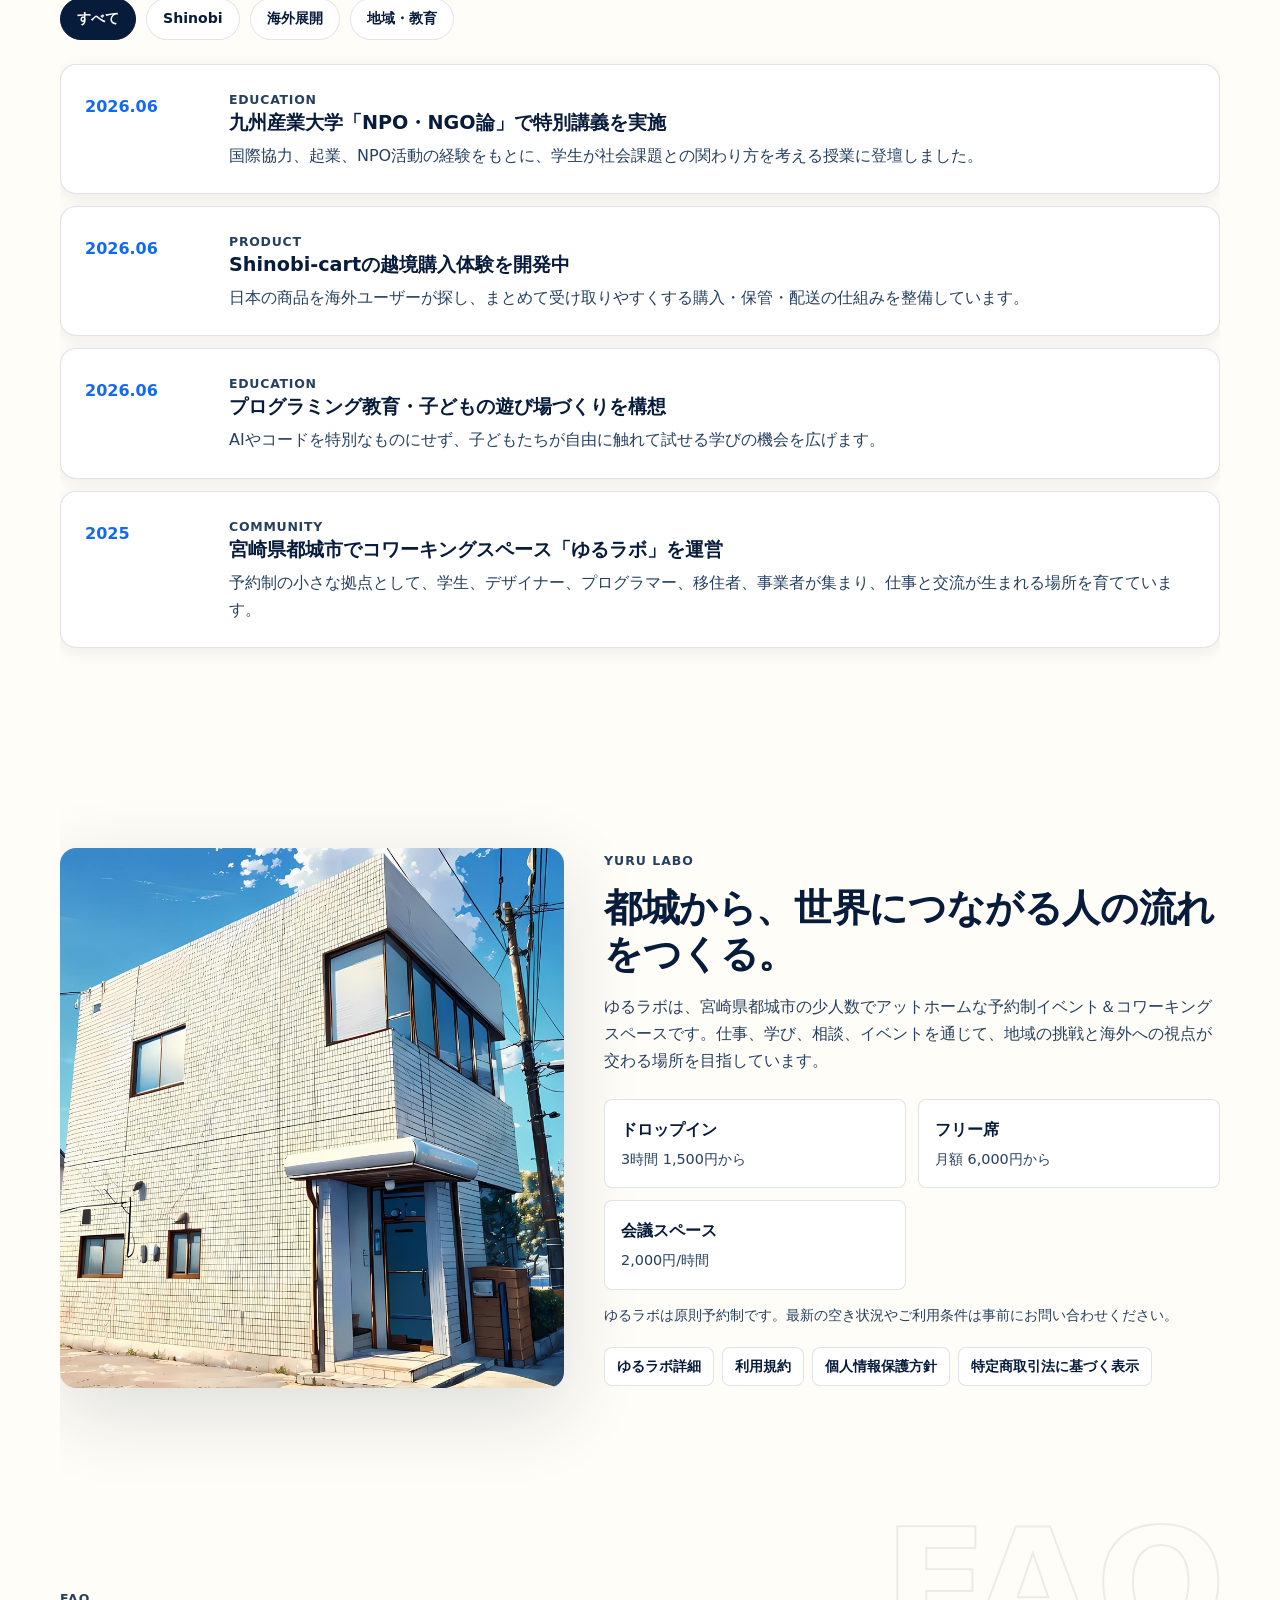
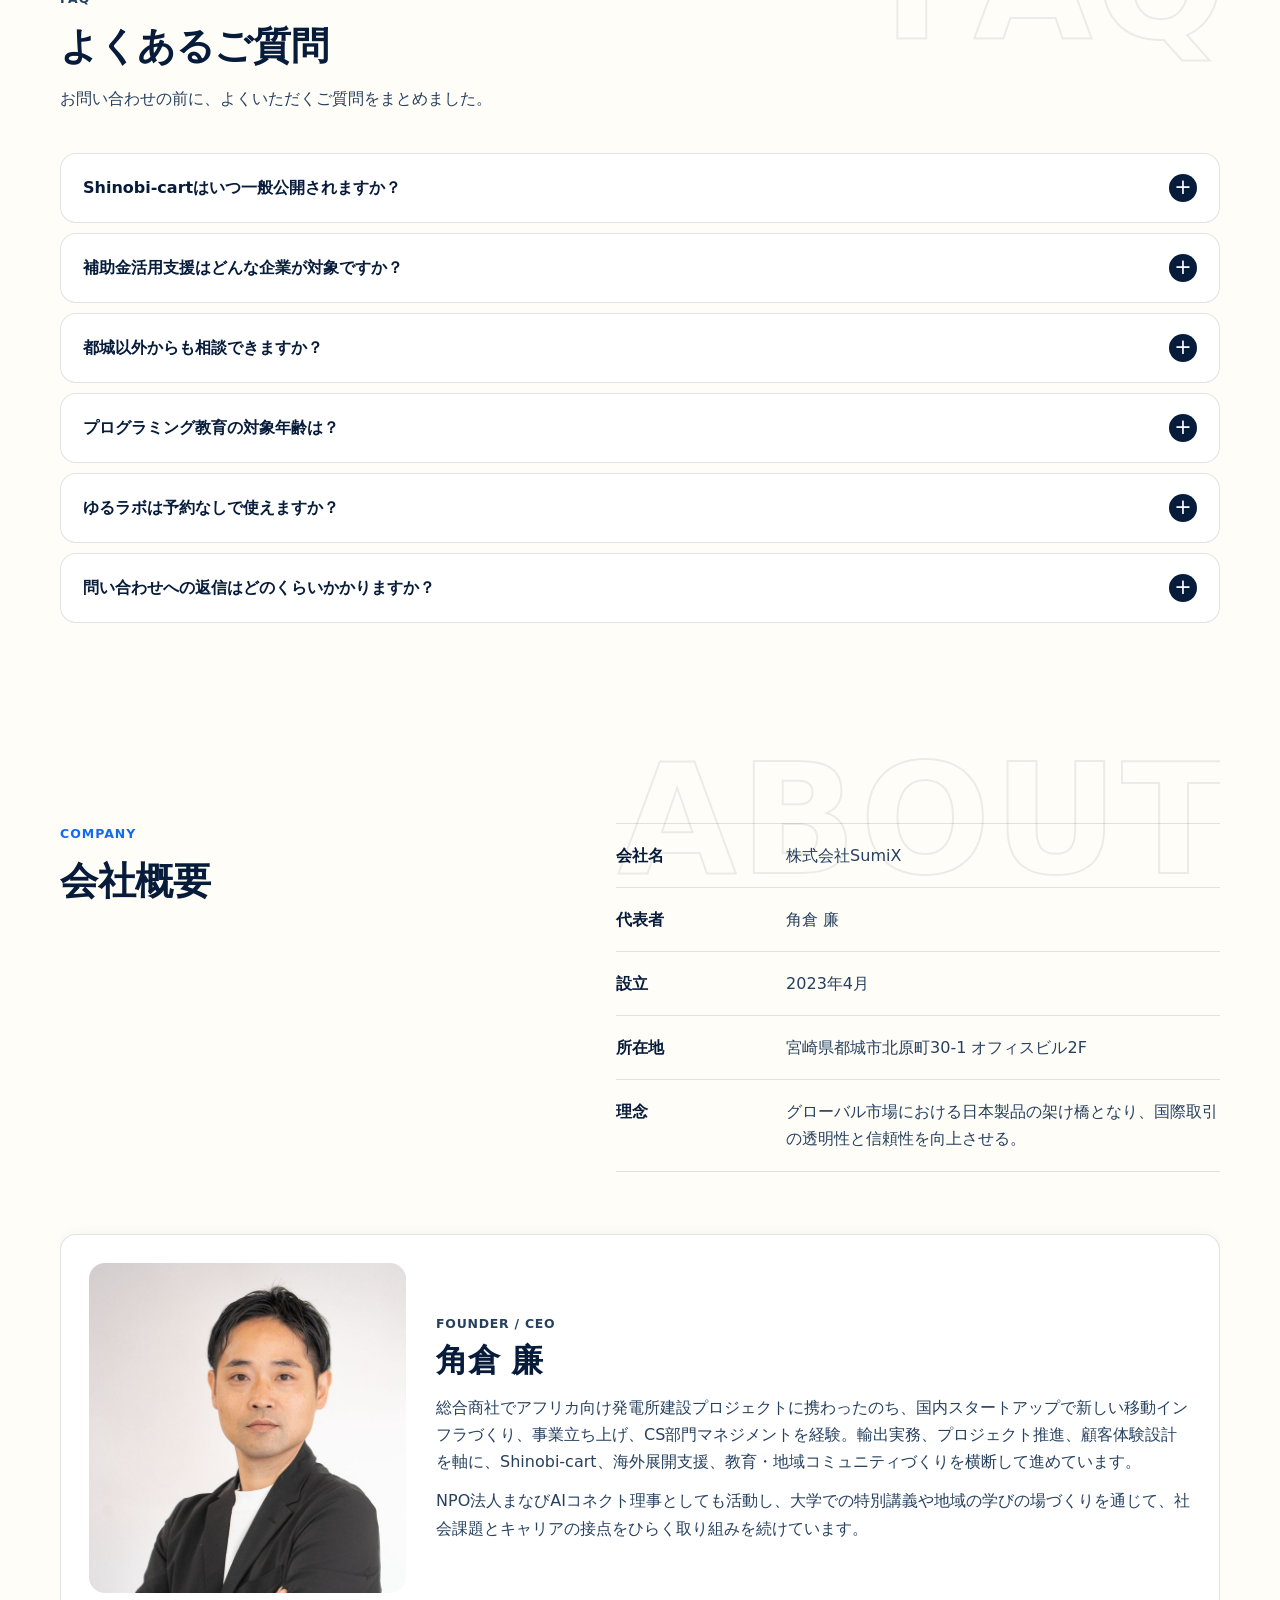
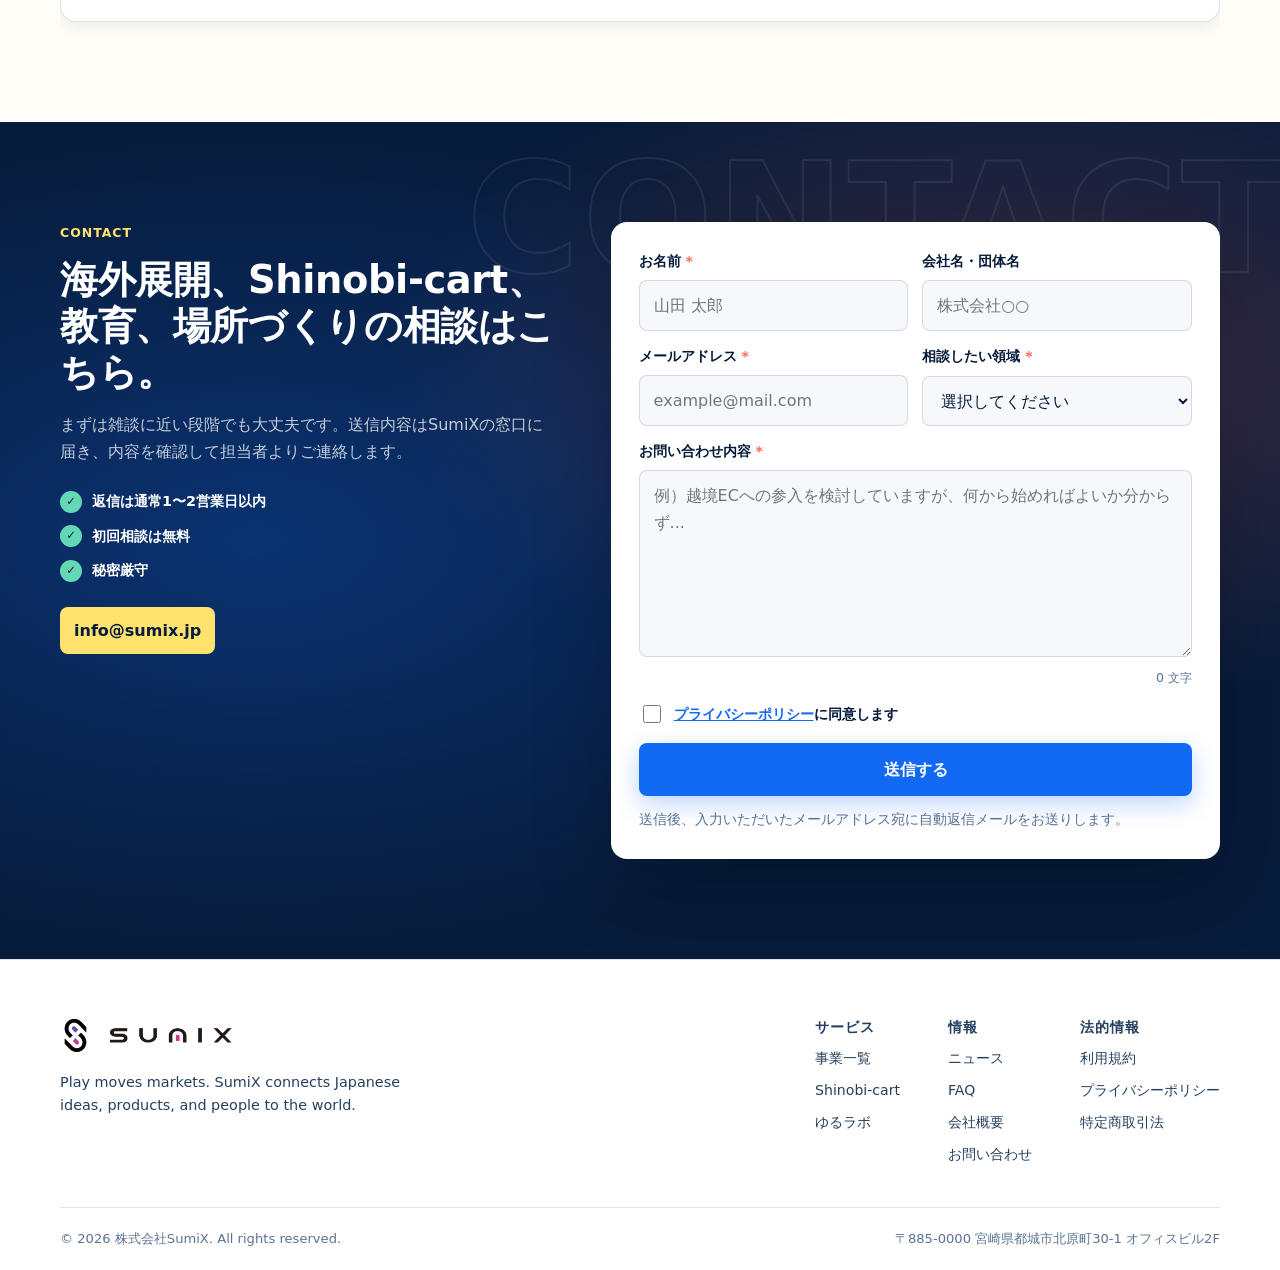
==== commit 092faa40: "Add cinematic intro overlay on first load Navy curtain reveal: the tagline rises from behind a mask," ====
--- a/index.html
+++ b/index.html
@@ -23,7 +23,7 @@
     <link rel="icon" href="favicon.ico" sizes="any">
     <link rel="icon" href="favicon.png" type="image/png">
     <link rel="apple-touch-icon" href="apple-touch-icon.png">
-    <link rel="stylesheet" href="assets/css/styles.css?v=20260612b">
+    <link rel="stylesheet" href="assets/css/styles.css?v=20260612c">
     <script type="application/ld+json">
     {
       "@context": "https://schema.org",
@@ -111,8 +111,29 @@
       ]
     }
     </script>
+    <script>
+      /* Mark intro as already seen so it only plays once per session (no flash). */
+      try {
+        if (sessionStorage.getItem("sumix-intro-seen")) {
+          document.documentElement.classList.add("intro-seen");
+        } else {
+          sessionStorage.setItem("sumix-intro-seen", "1");
+        }
+      } catch (e) {}
+    </script>
   </head>
   <body>
+    <div class="intro" id="intro" role="presentation" aria-hidden="true">
+      <div class="intro-inner">
+        <p class="intro-eyebrow">Global playground company</p>
+        <h2 class="intro-title">
+          <span class="intro-line"><span>日本の挑戦を、</span></span>
+          <span class="intro-line"><span>世界の遊び場へ。</span></span>
+        </h2>
+        <span class="intro-bar"></span>
+      </div>
+    </div>
+
     <div class="page-progress" id="page-progress" role="progressbar" aria-label="ページ読み込み進捗" aria-valuenow="0" aria-valuemin="0" aria-valuemax="100"></div>
 
     <a class="skip-link" href="#main">本文へ移動</a>
@@ -759,6 +780,6 @@
     <div class="cursor-dot" aria-hidden="true"></div>
     <div class="cursor-ring" aria-hidden="true"></div>
 
-    <script src="assets/js/main.js?v=20260612b" defer></script>
+    <script src="assets/js/main.js?v=20260612c" defer></script>
   </body>
 </html>
--- a/assets/css/styles.css
+++ b/assets/css/styles.css
@@ -2347,3 +2347,91 @@
   .floating-cta-text { font-size: 0.8rem; }
   .floating-cta-btn { flex: 0 0 auto; min-height: 38px; padding: 8px 14px; font-size: 0.84rem; }
 }
+
+/* ═══════════════════════════════════════
+   Intro overlay (first-load reveal)
+═══════════════════════════════════════ */
+.intro {
+  position: fixed;
+  inset: 0;
+  z-index: 9999;
+  display: grid;
+  place-items: center;
+  background:
+    radial-gradient(ellipse 70% 60% at 50% 38%, rgba(18, 105, 243, 0.32), transparent 70%),
+    #071b3a;
+  overflow: hidden;
+  animation: intro-out 0.8s var(--ease-out) 1.85s forwards;
+}
+
+.intro-inner {
+  text-align: center;
+  padding: 0 24px;
+}
+
+.intro-eyebrow {
+  margin: 0 0 18px;
+  color: var(--yellow);
+  font-size: 0.78rem;
+  font-weight: 800;
+  text-transform: uppercase;
+  letter-spacing: 0.18em;
+  opacity: 0;
+  animation: intro-fade 0.7s var(--ease-out) 0.15s forwards;
+}
+
+.intro-title {
+  margin: 0;
+  color: #fff;
+  font-size: clamp(1.9rem, 6vw, 4.4rem);
+  line-height: 1.12;
+  letter-spacing: -0.01em;
+  font-weight: 900;
+}
+
+.intro-line {
+  display: block;
+  overflow: hidden;
+  padding: 0 0.04em;
+}
+
+.intro-line > span {
+  display: inline-block;
+  transform: translateY(115%);
+  animation: intro-rise 0.85s var(--ease-out) forwards;
+}
+
+.intro-line:nth-child(1) > span { animation-delay: 0.3s; }
+.intro-line:nth-child(2) > span { animation-delay: 0.42s; }
+
+.intro-bar {
+  display: block;
+  width: 0;
+  height: 4px;
+  margin: 30px auto 0;
+  border-radius: 99px;
+  background: linear-gradient(90deg, var(--blue), var(--mint), var(--yellow), var(--coral));
+  animation: intro-bar 0.8s var(--ease-out) 0.85s forwards;
+}
+
+body.intro-active {
+  overflow: hidden;
+}
+
+/* Skip the intro entirely after first view this session, on reduced motion, or print */
+html.intro-seen .intro { display: none; }
+
+@media (prefers-reduced-motion: reduce) {
+  .intro { display: none; }
+}
+
+@media print {
+  .intro { display: none; }
+}
+
+@keyframes intro-fade { to { opacity: 1; } }
+@keyframes intro-rise { to { transform: translateY(0); } }
+@keyframes intro-bar  { to { width: min(300px, 62vw); } }
+@keyframes intro-out  {
+  to { transform: translateY(-100%); visibility: hidden; }
+}
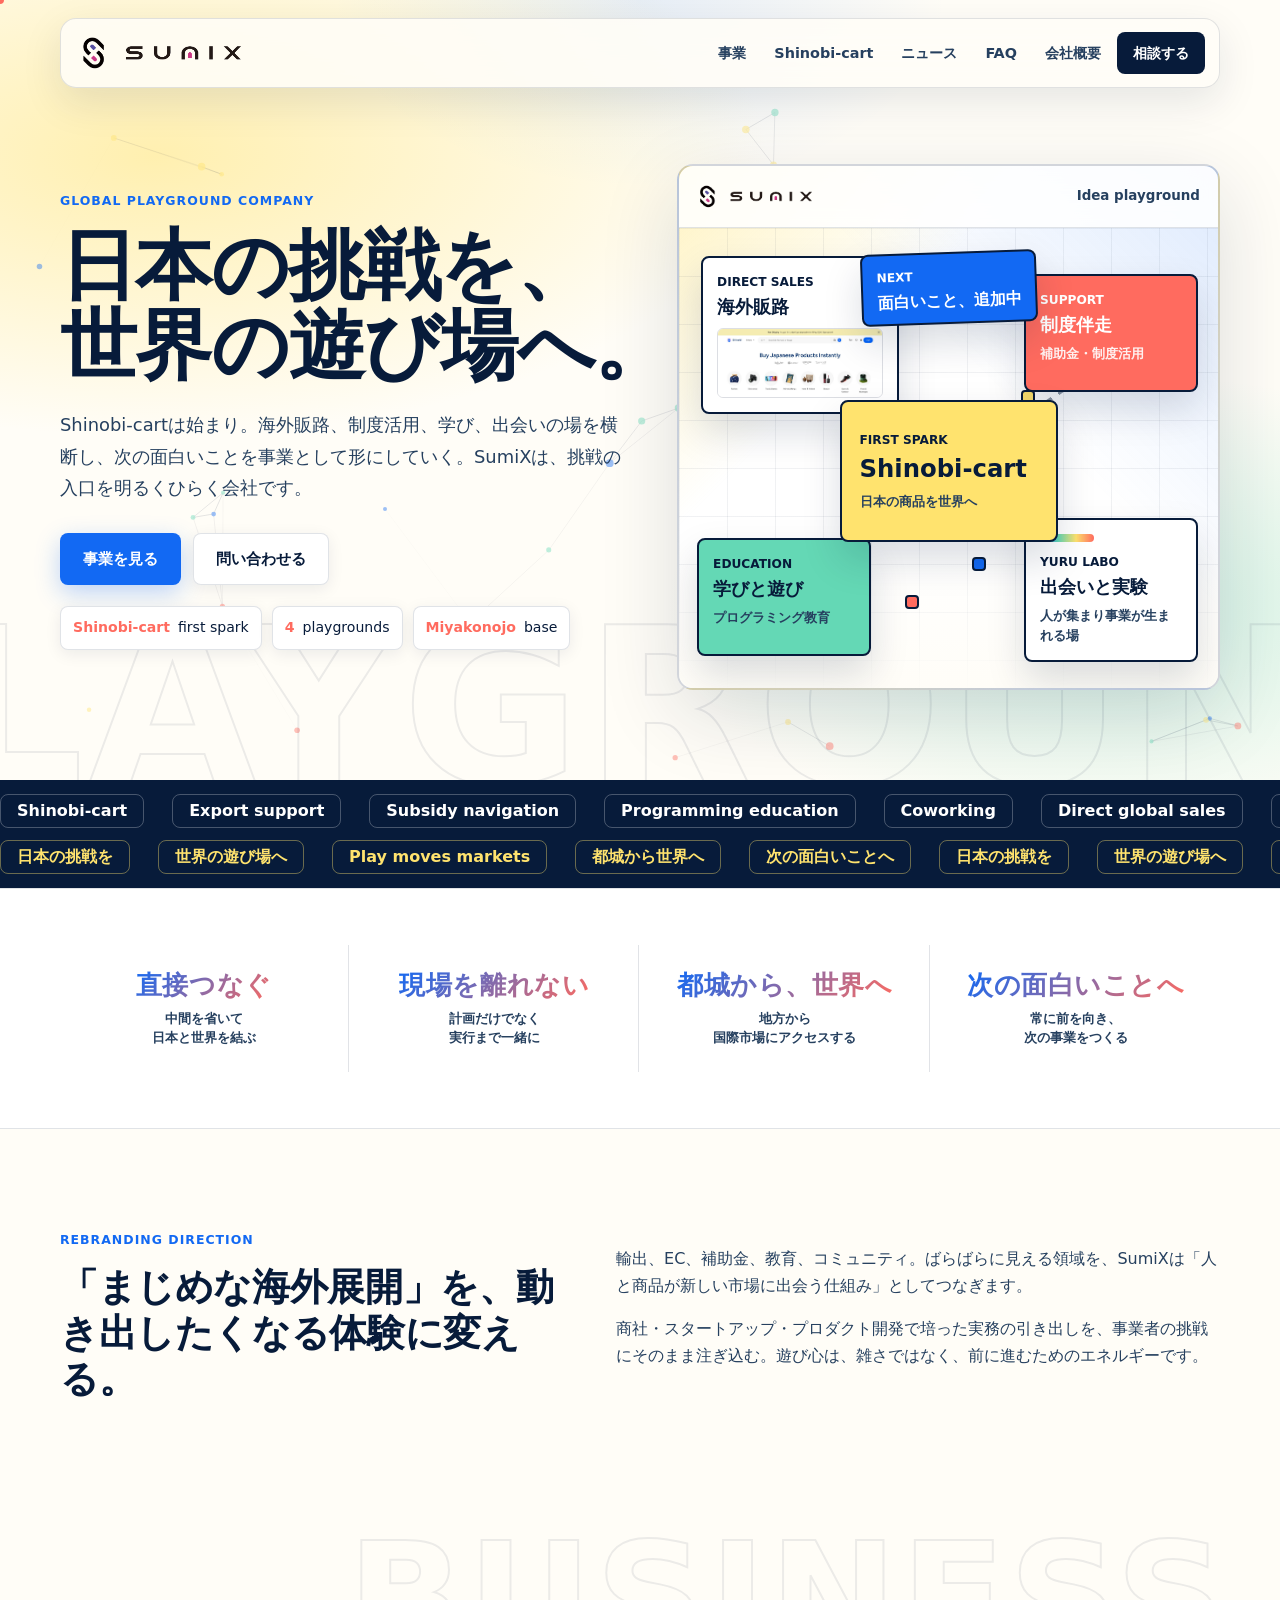
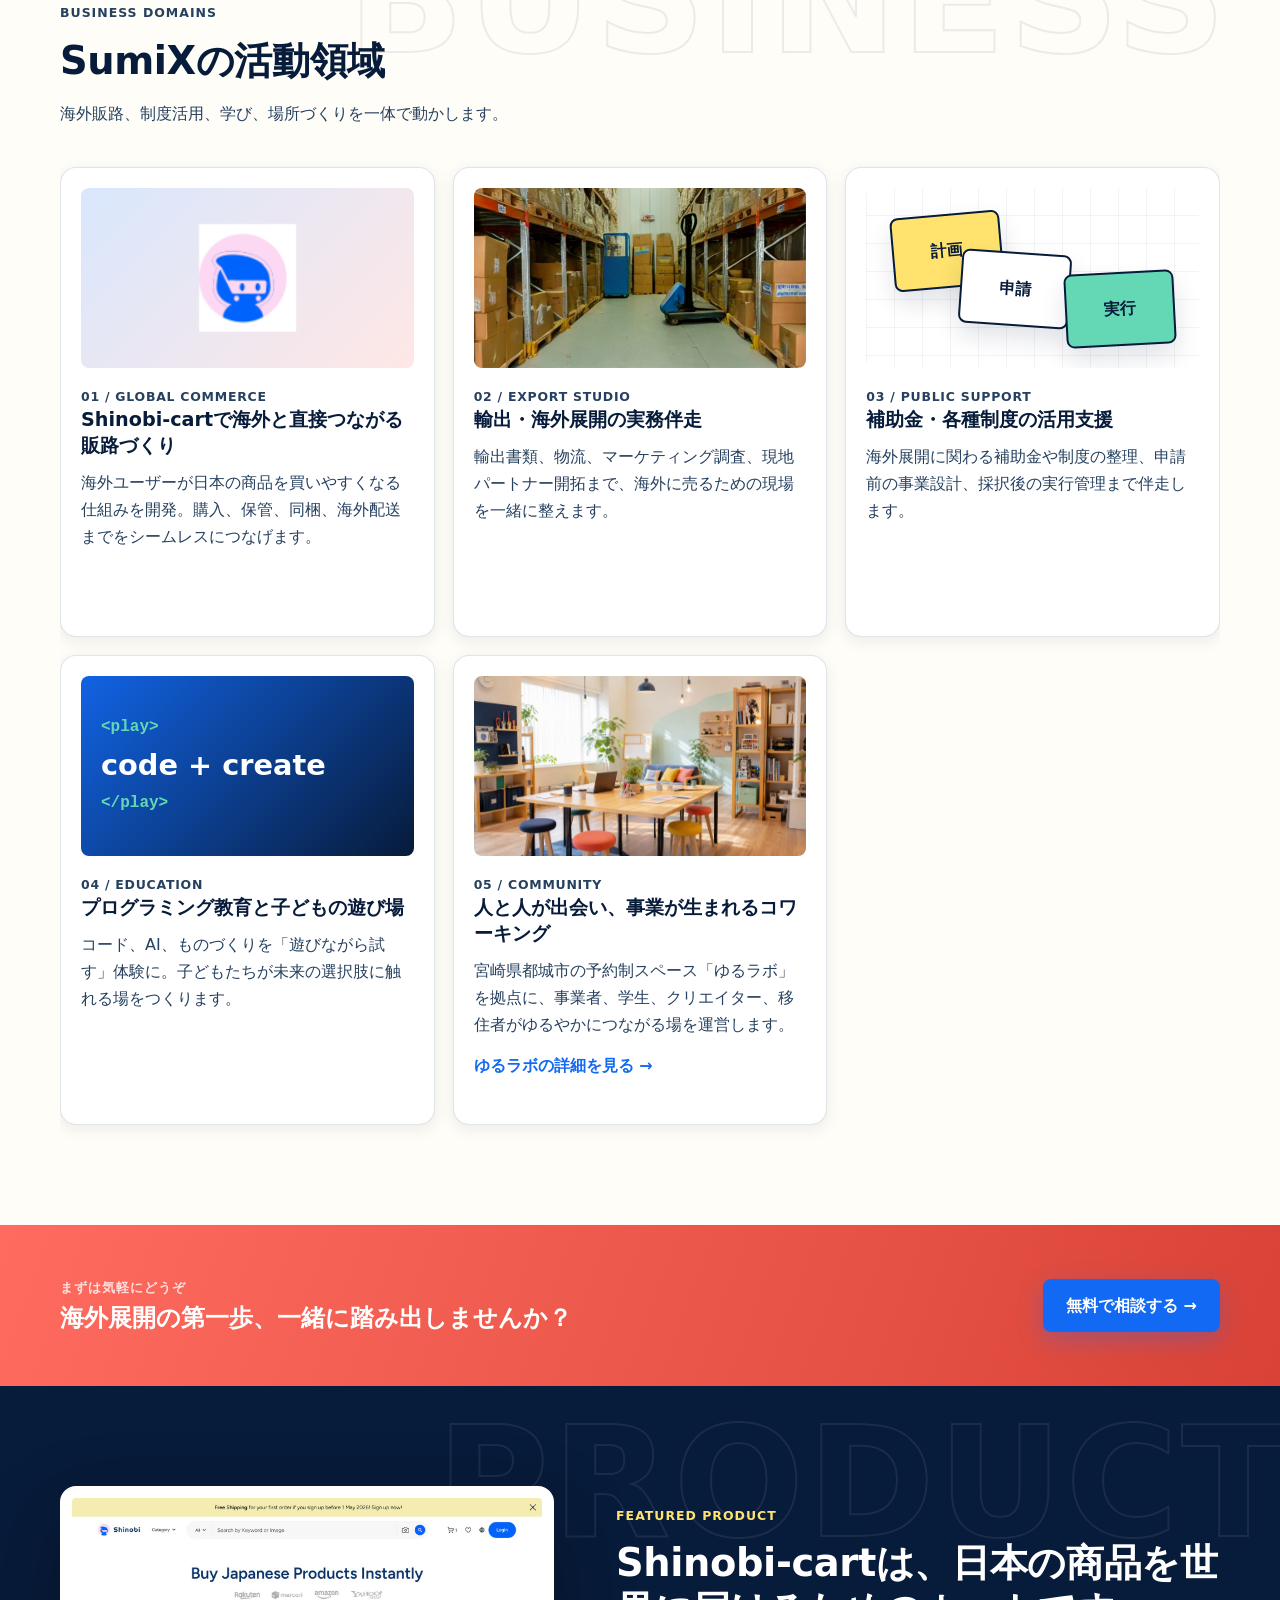
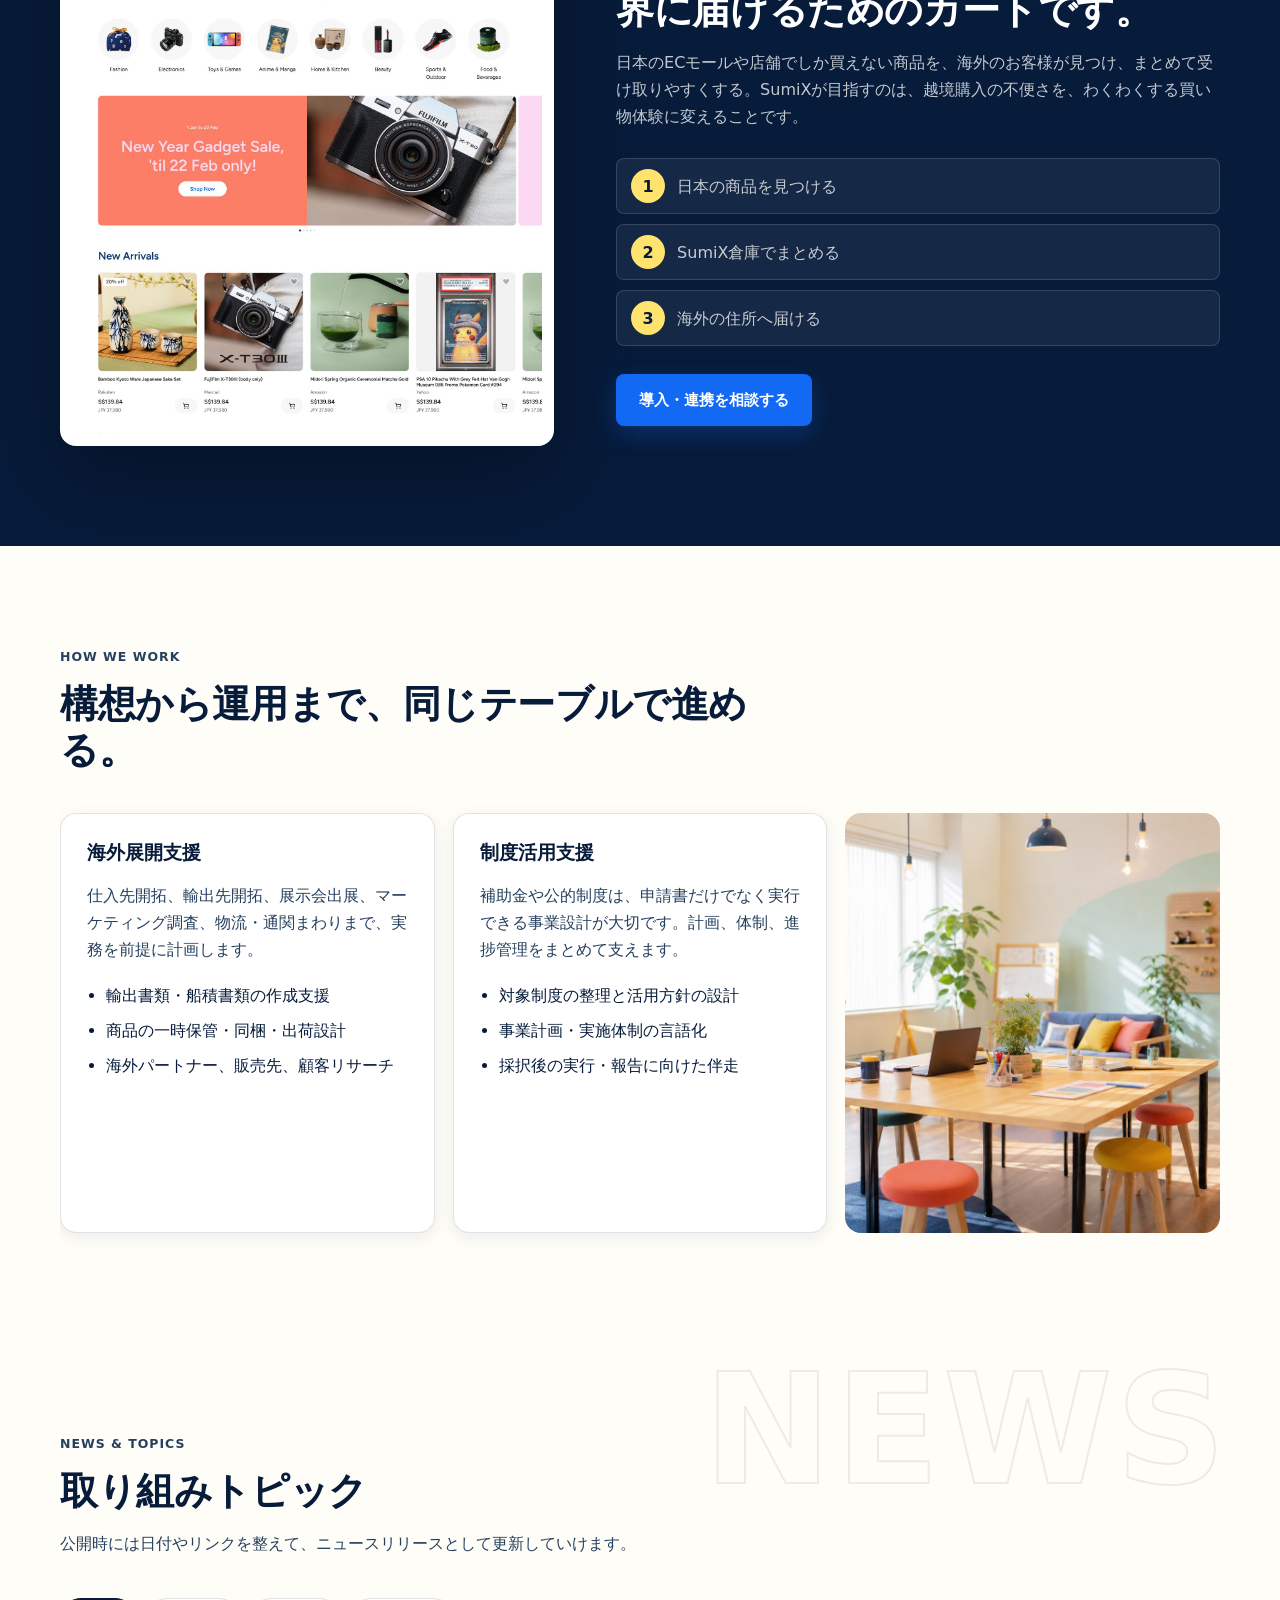
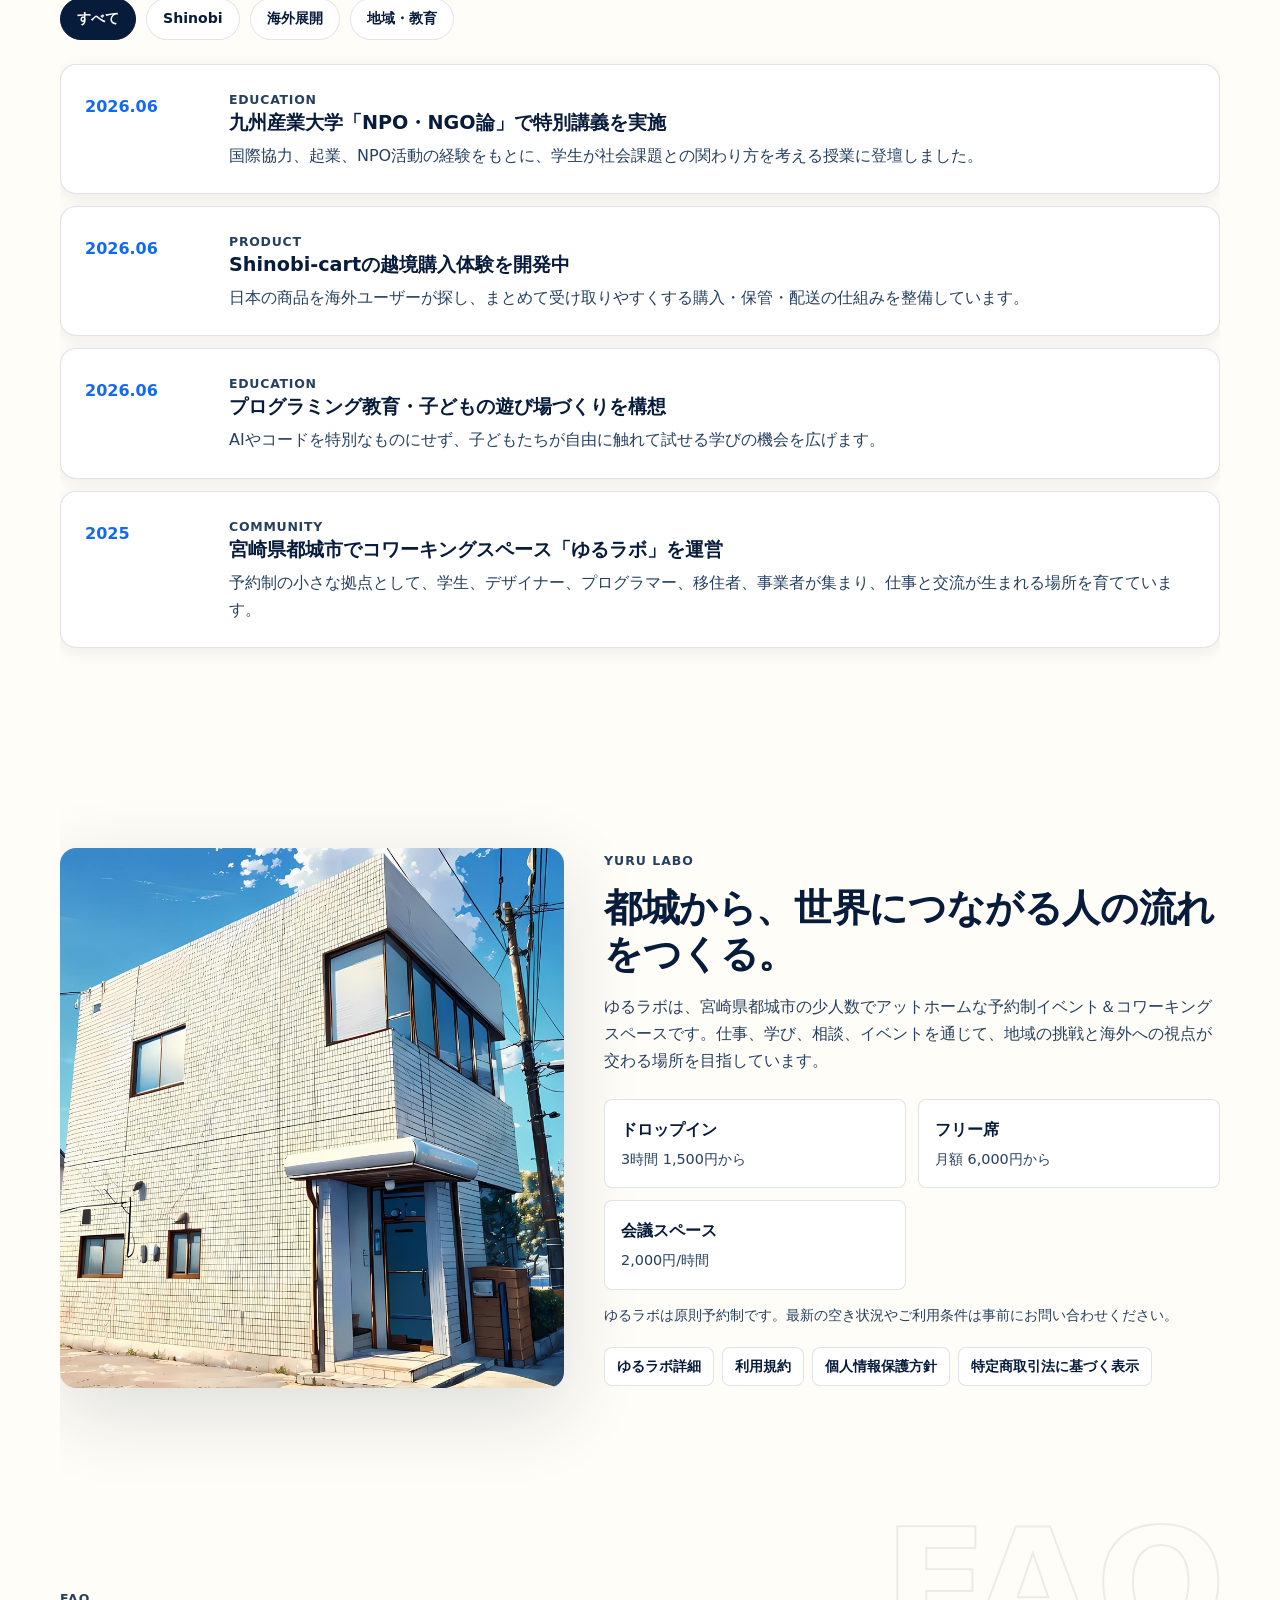
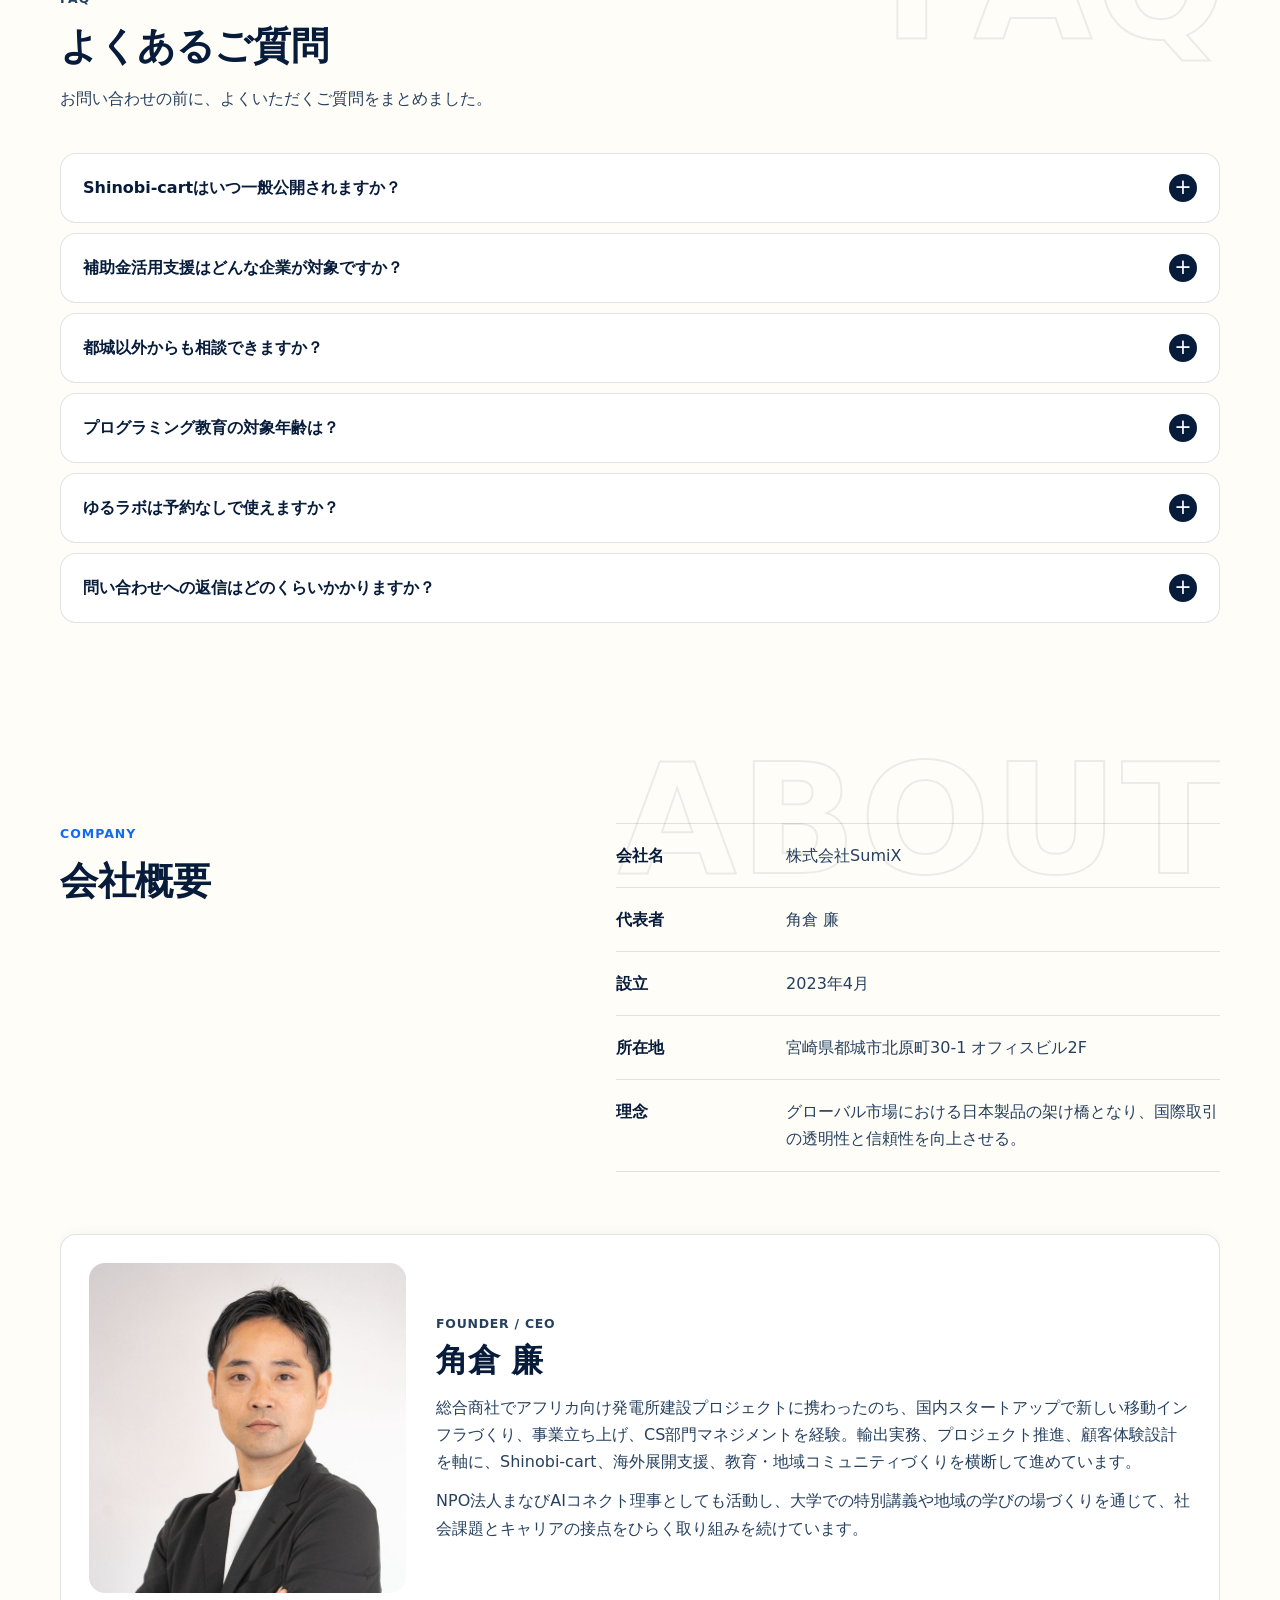
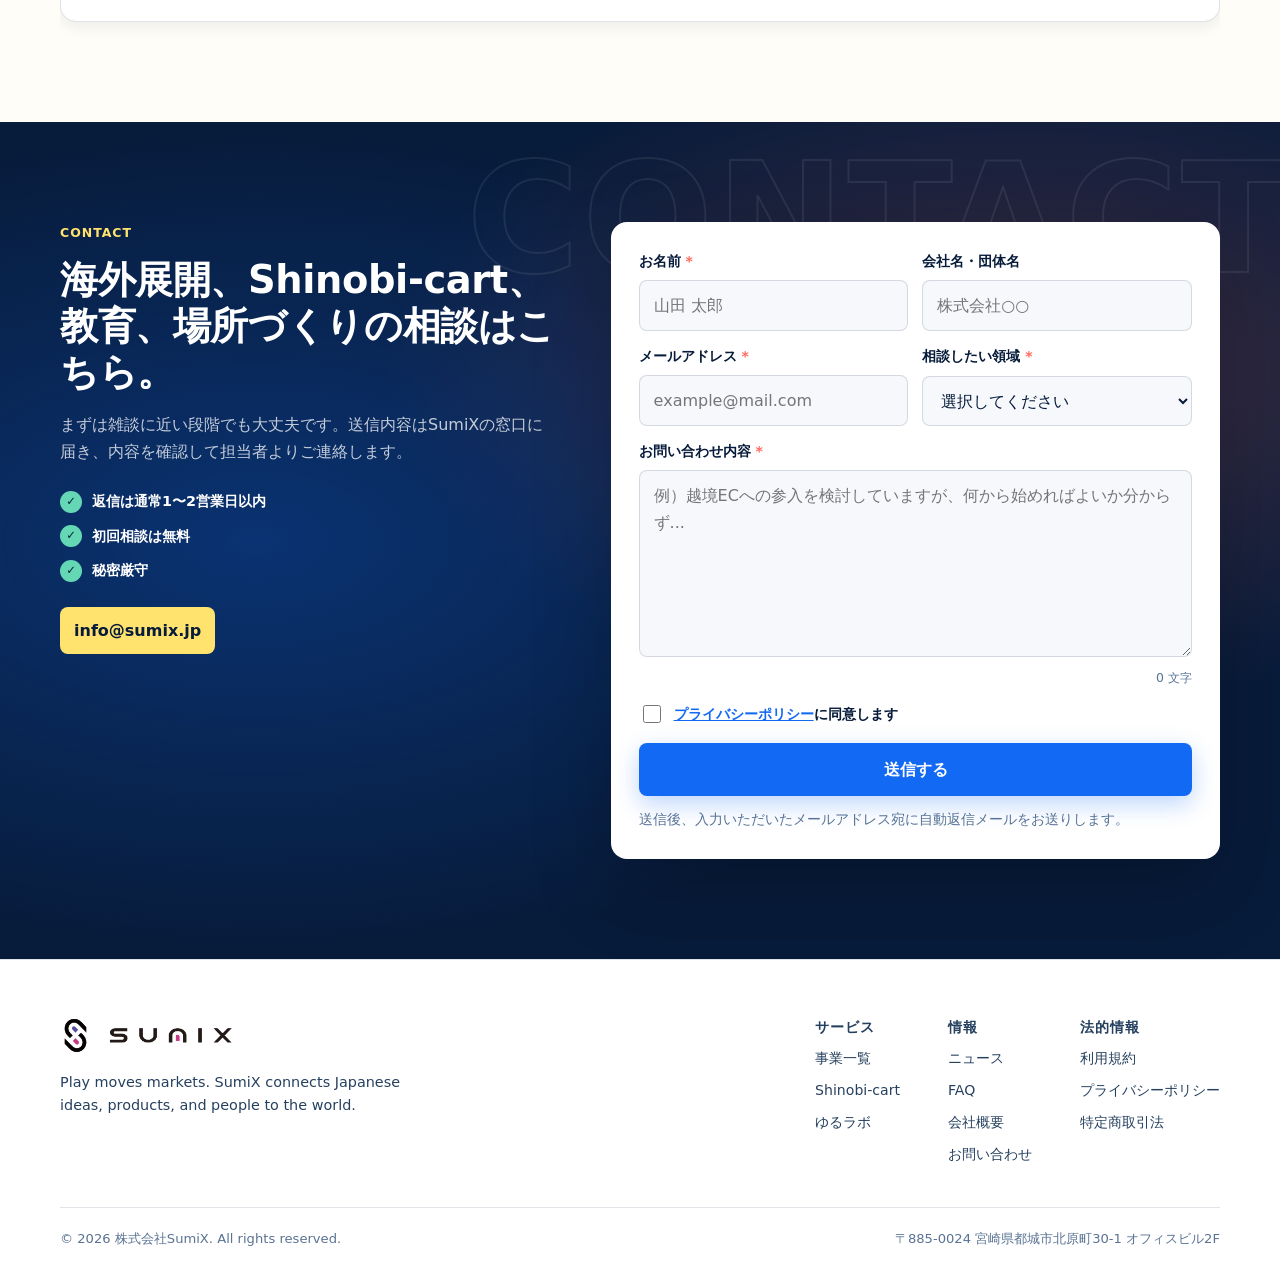
==== commit 65a6c62d: "Fix footer postal code (885-0000 → 885-0024) Co-Authored-By: Claude Opus 4.8 <noreply@anthropic.com>" ====
--- a/index.html
+++ b/index.html
@@ -745,7 +745,7 @@
       </div>
       <div class="footer-bottom">
         <small>© 2026 株式会社SumiX. All rights reserved.</small>
-        <address class="footer-address">〒885-0000 宮崎県都城市北原町30-1 オフィスビル2F</address>
+        <address class="footer-address">〒885-0024 宮崎県都城市北原町30-1 オフィスビル2F</address>
       </div>
     </footer>
 
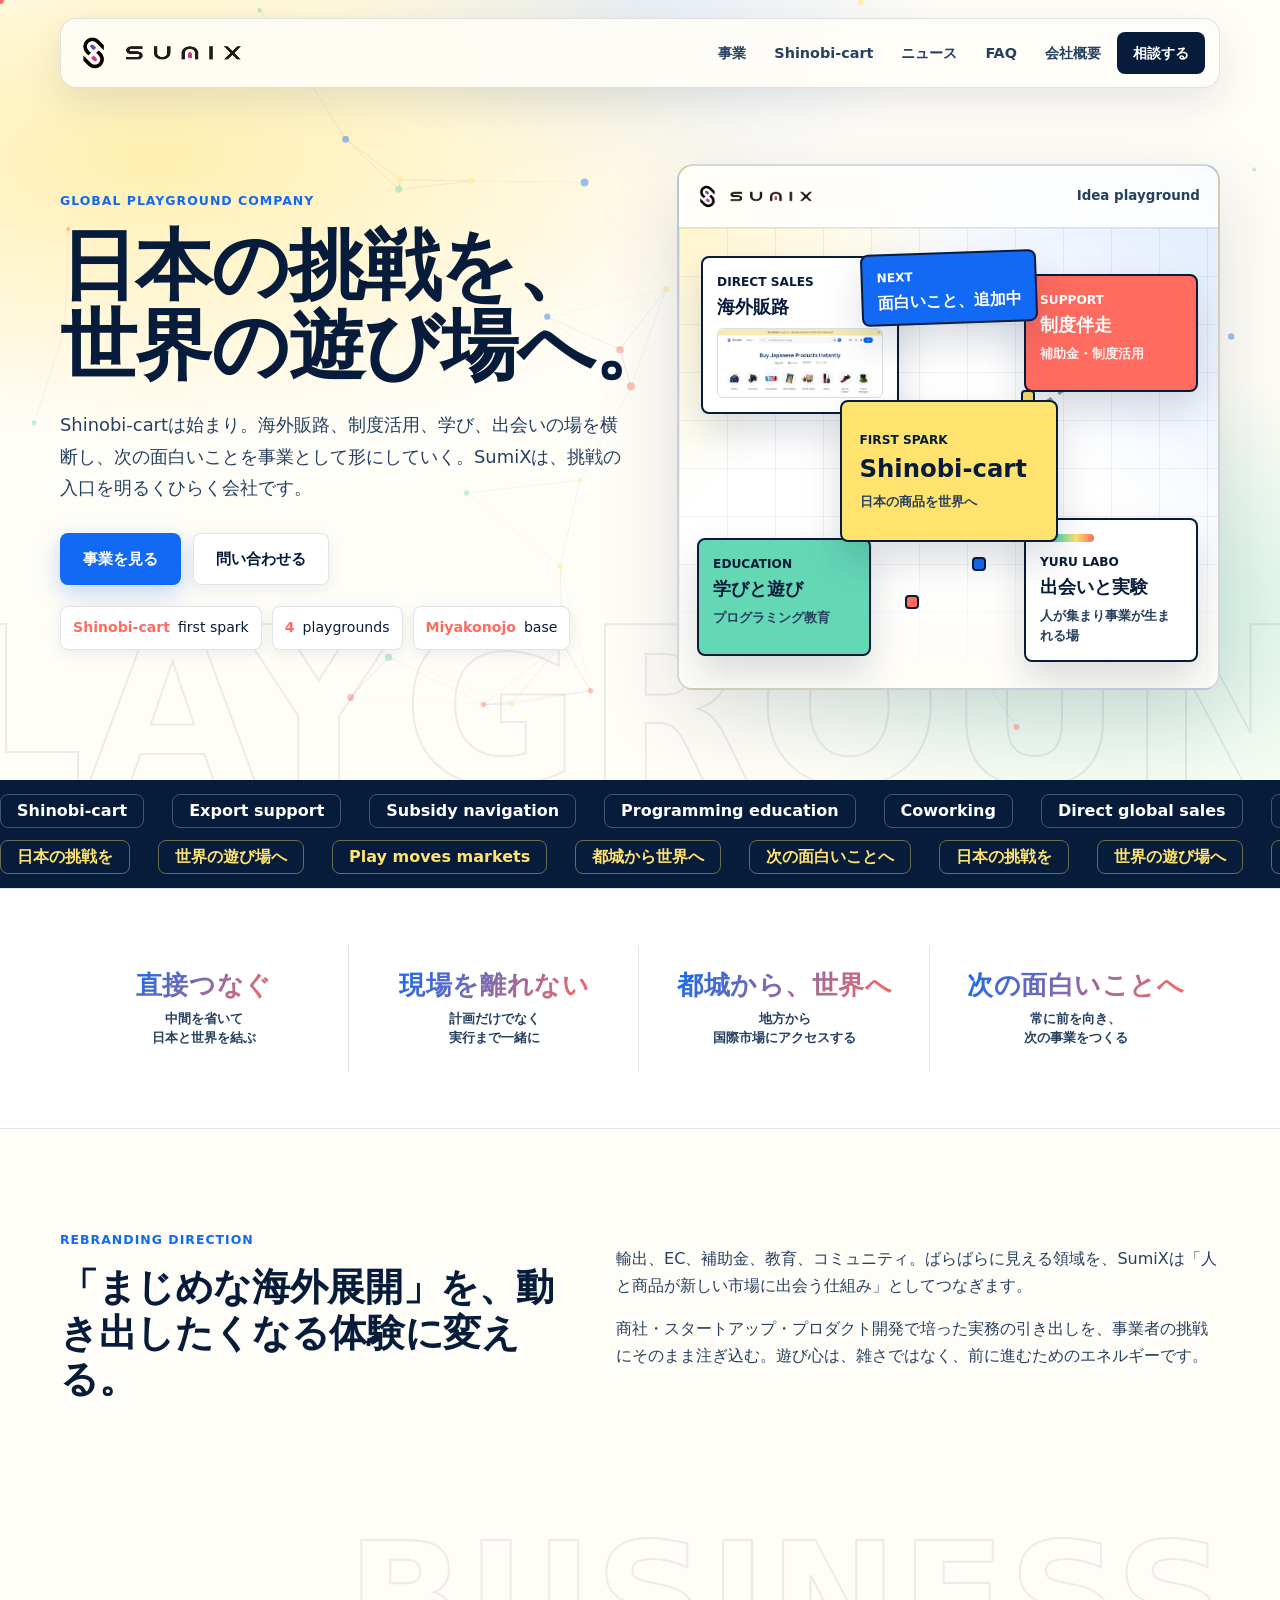
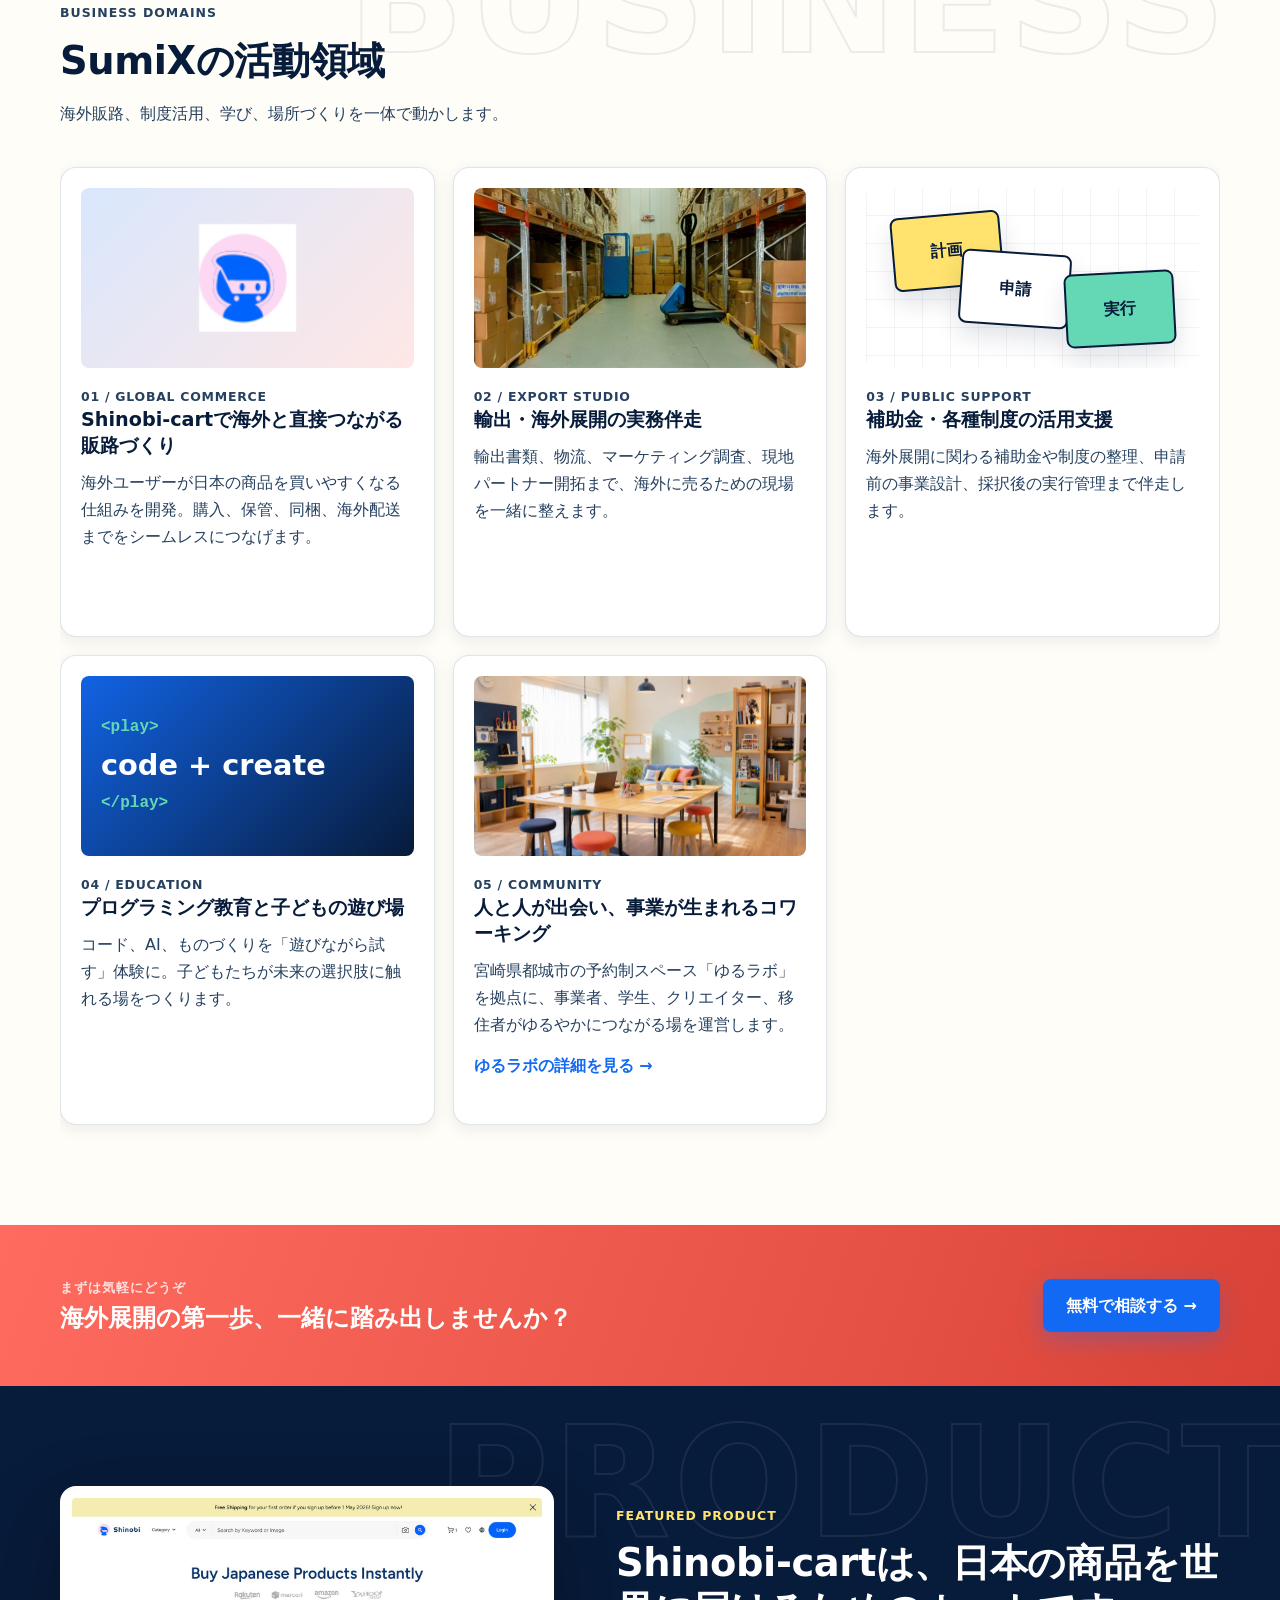
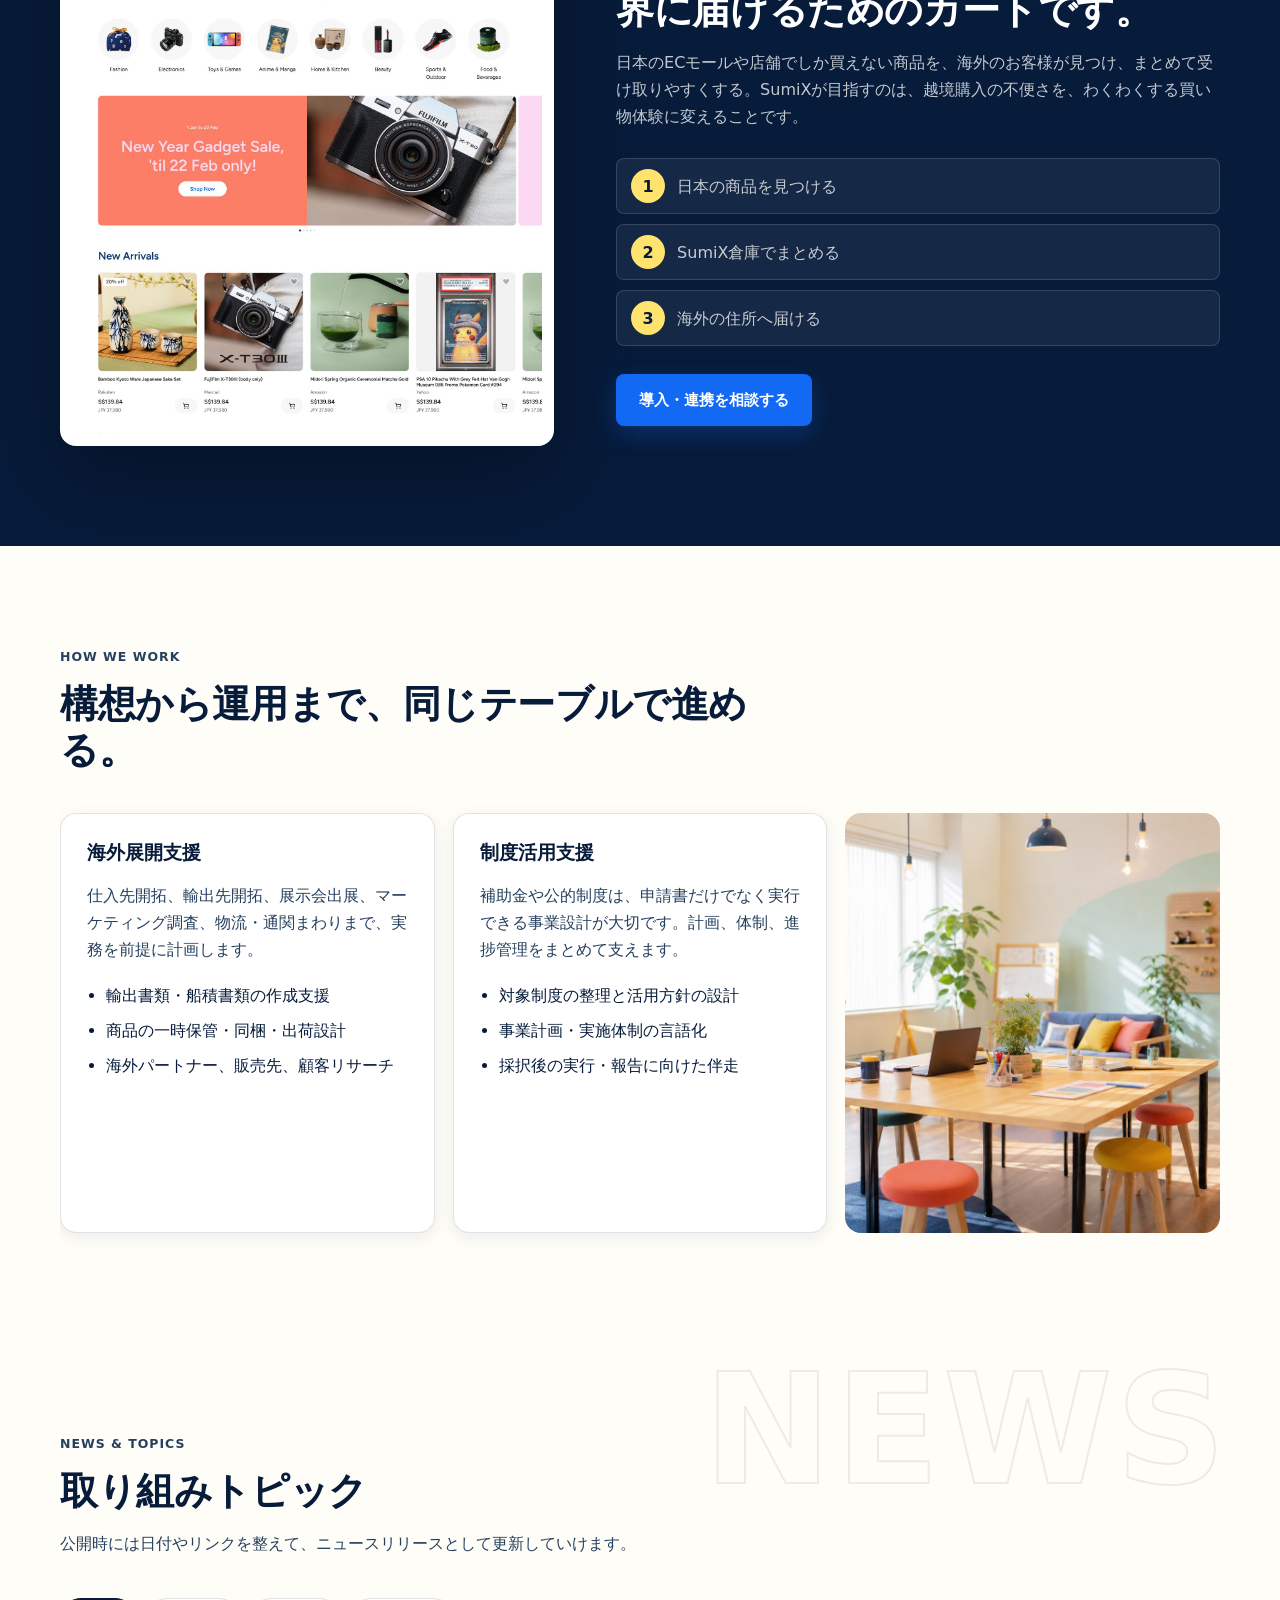
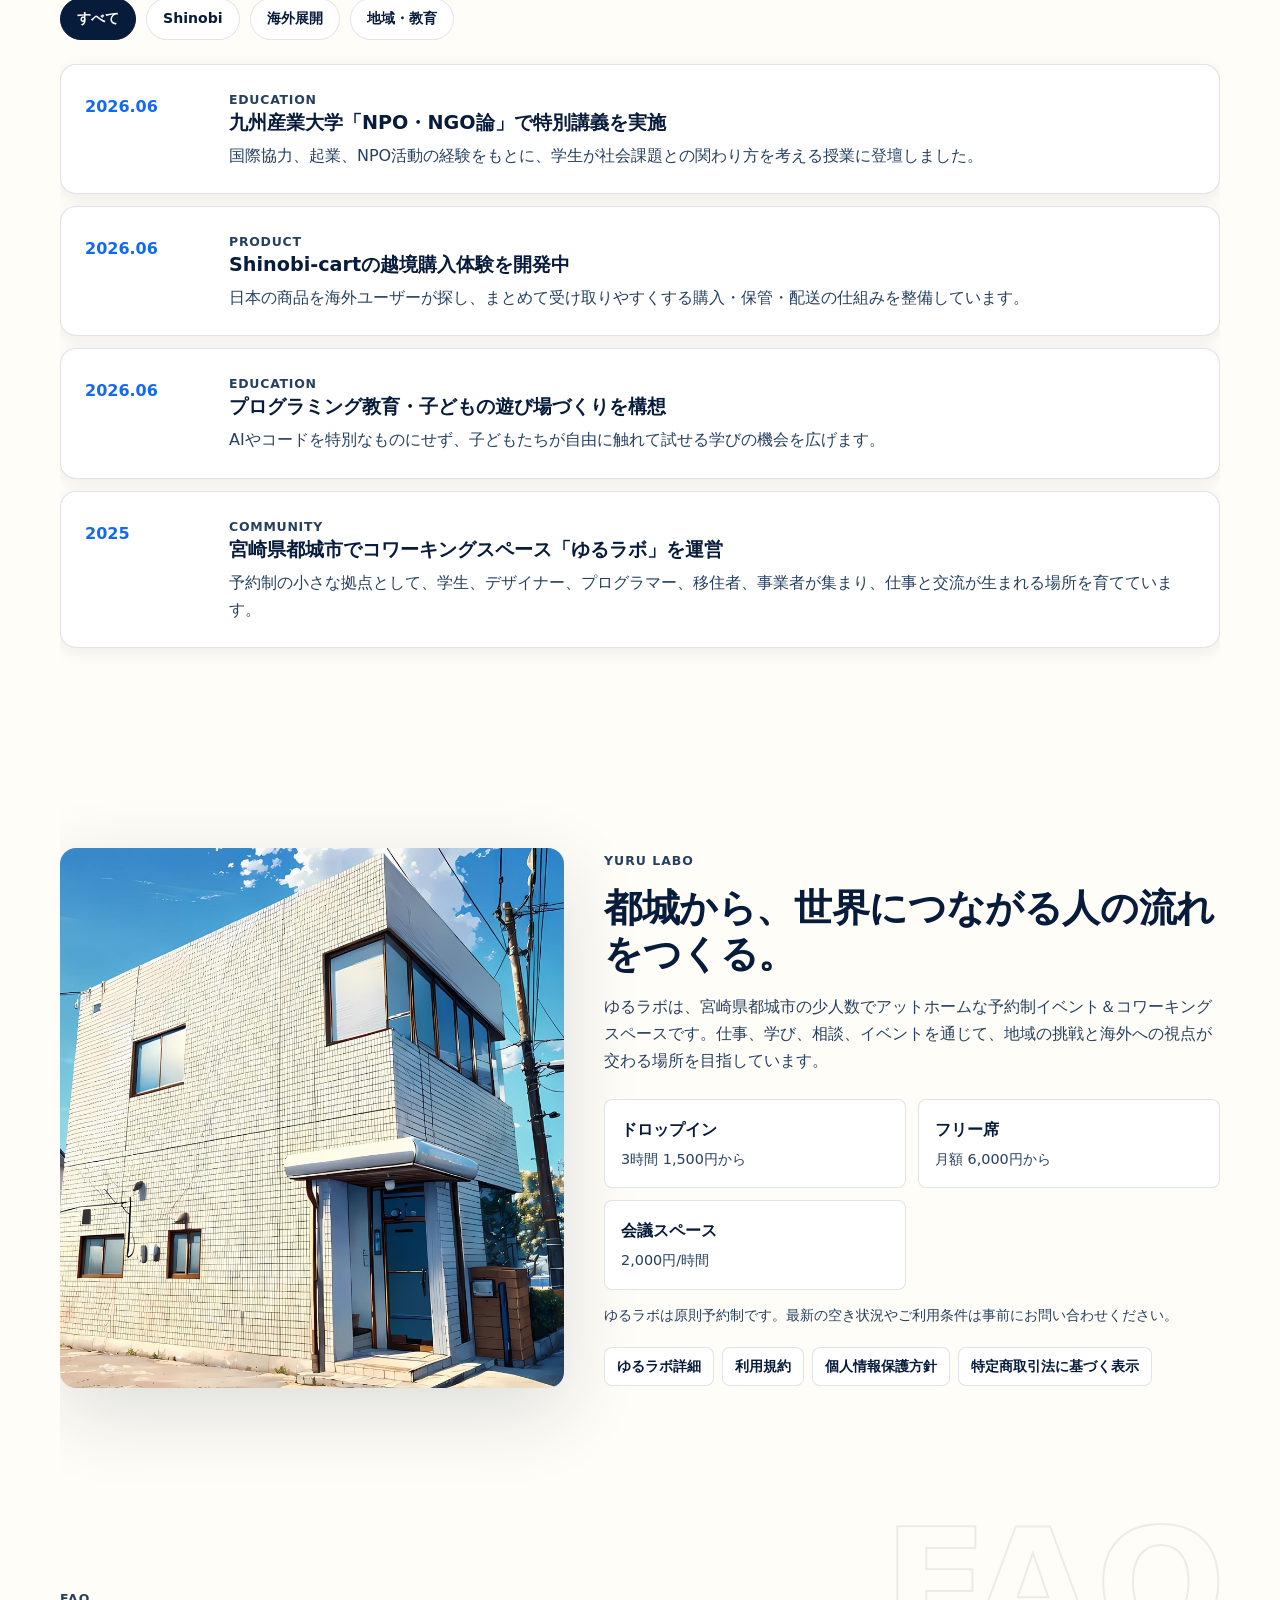
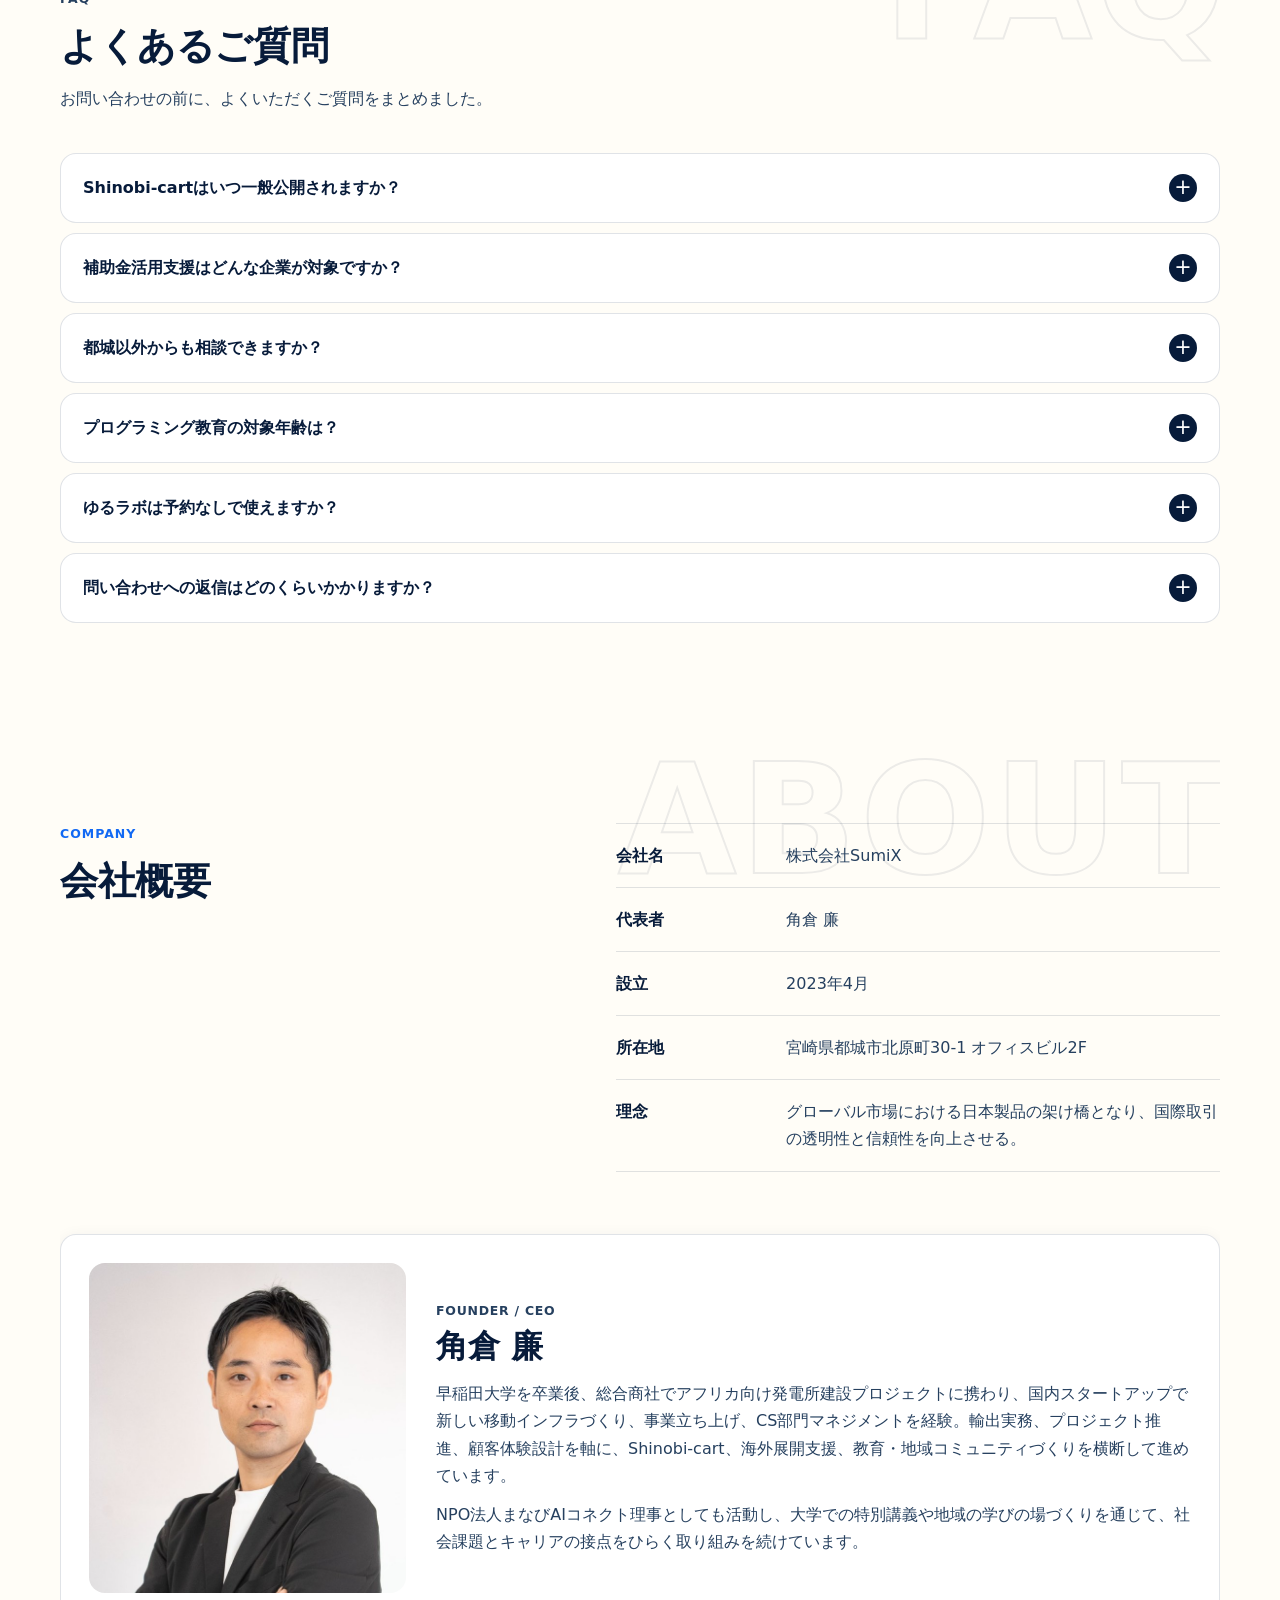
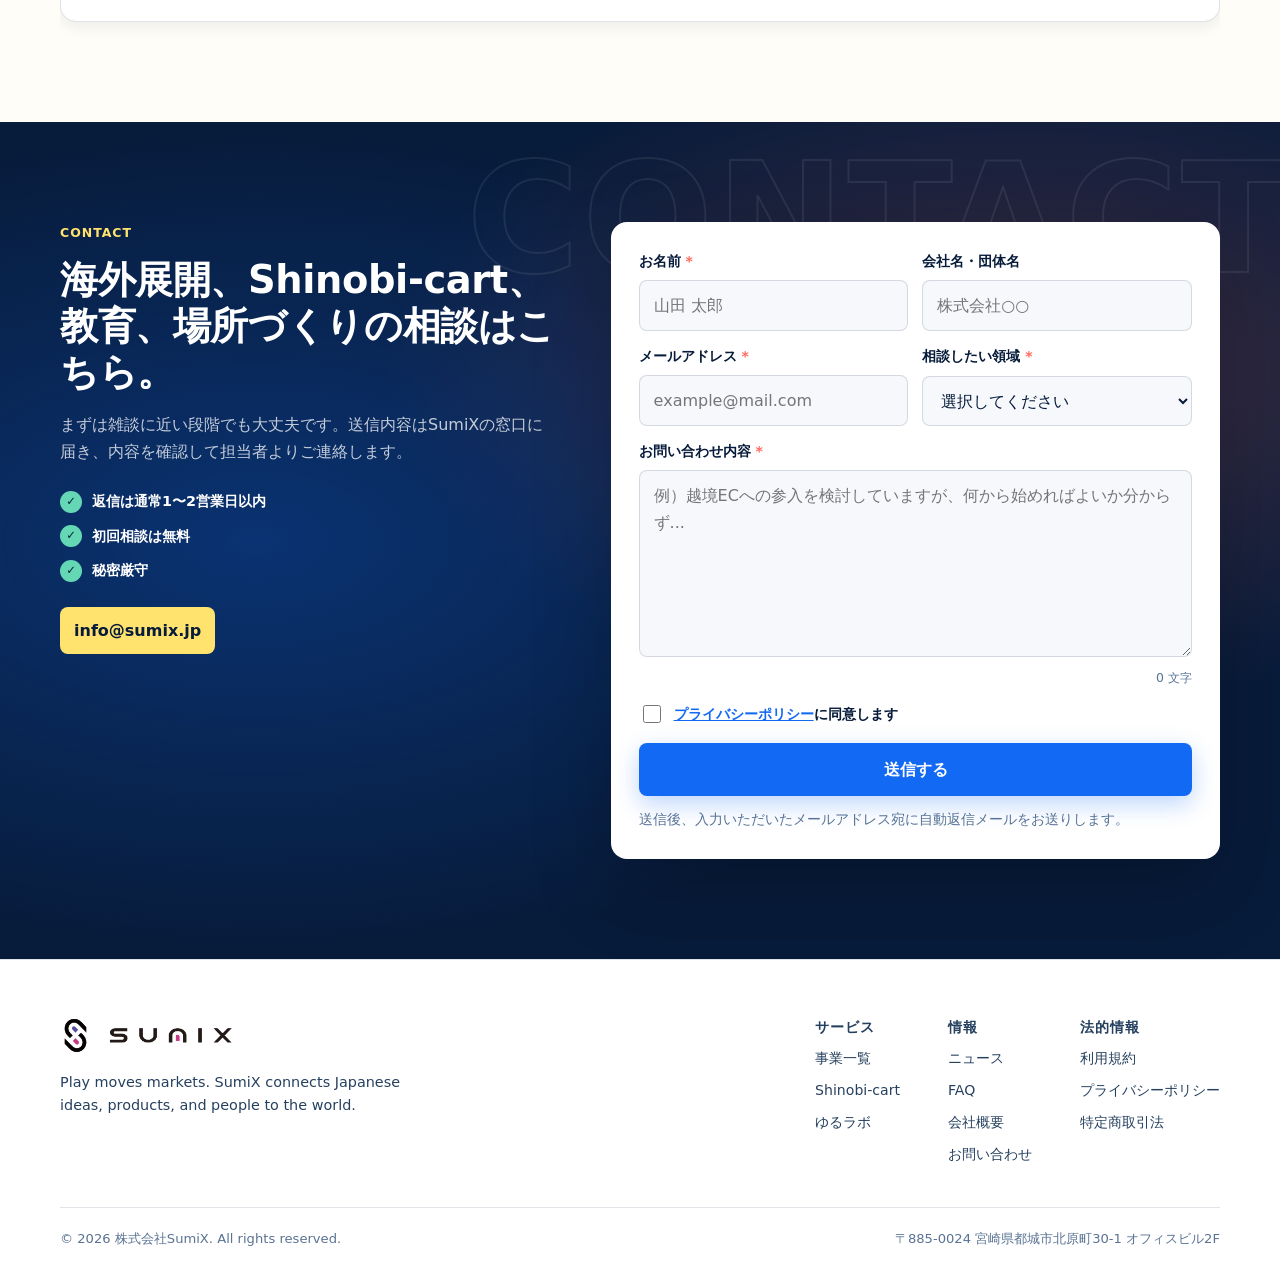
==== commit 0a6e50c6: "Add Waseda University to founder profile and structured data Education carries weight for overseas a" ====
--- a/index.html
+++ b/index.html
@@ -60,7 +60,12 @@
             "@type": "Person",
             "name": "角倉 廉",
             "jobTitle": "代表取締役CEO",
-            "image": "https://www.sumix.jp/assets/images/founder.jpg"
+            "image": "https://www.sumix.jp/assets/images/founder.jpg",
+            "alumniOf": {
+              "@type": "CollegeOrUniversity",
+              "name": "早稲田大学",
+              "sameAs": "https://www.waseda.jp/"
+            }
           }
         },
         {
@@ -628,7 +633,7 @@
               <p class="card-kicker">Founder / CEO</p>
               <h3>角倉 廉</h3>
               <p>
-                総合商社でアフリカ向け発電所建設プロジェクトに携わったのち、国内スタートアップで新しい移動インフラづくり、事業立ち上げ、CS部門マネジメントを経験。輸出実務、プロジェクト推進、顧客体験設計を軸に、Shinobi-cart、海外展開支援、教育・地域コミュニティづくりを横断して進めています。
+                早稲田大学を卒業後、総合商社でアフリカ向け発電所建設プロジェクトに携わり、国内スタートアップで新しい移動インフラづくり、事業立ち上げ、CS部門マネジメントを経験。輸出実務、プロジェクト推進、顧客体験設計を軸に、Shinobi-cart、海外展開支援、教育・地域コミュニティづくりを横断して進めています。
               </p>
               <p>
                 NPO法人まなびAIコネクト理事としても活動し、大学での特別講義や地域の学びの場づくりを通じて、社会課題とキャリアの接点をひらく取り組みを続けています。
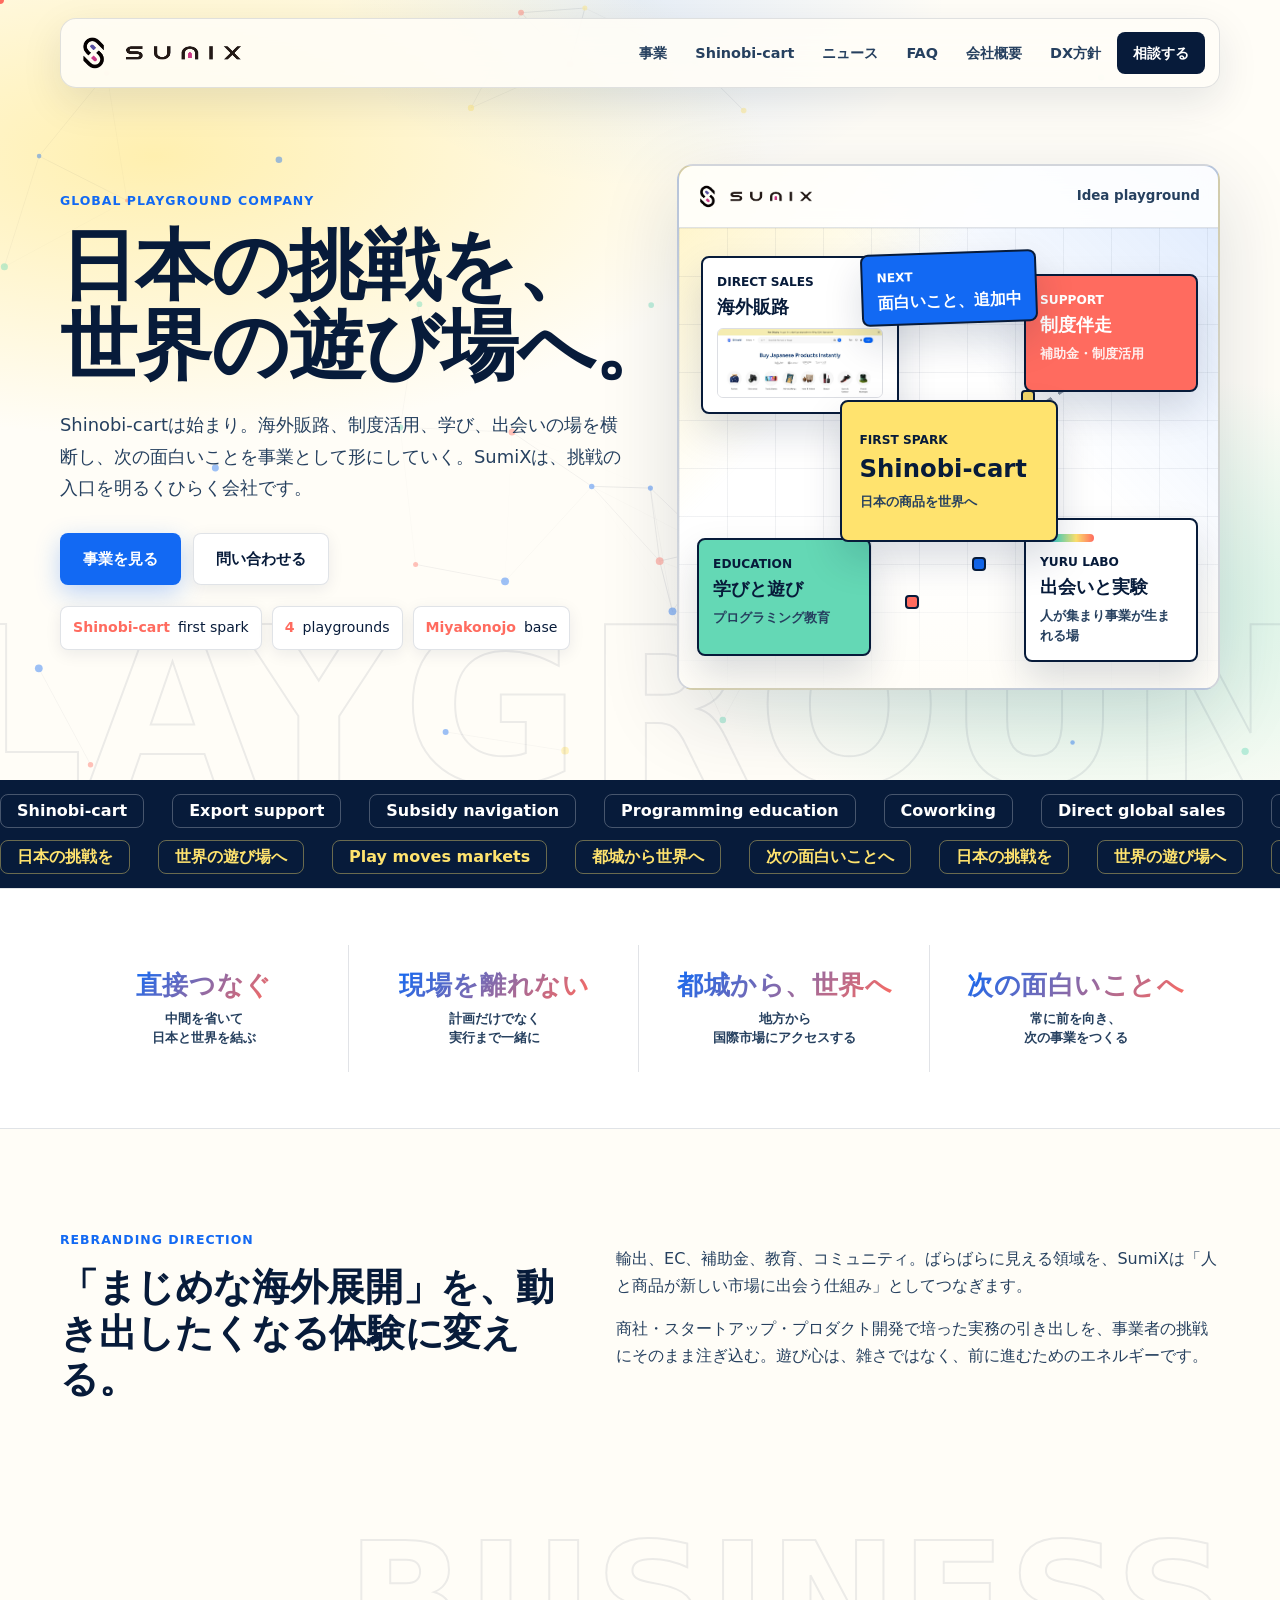
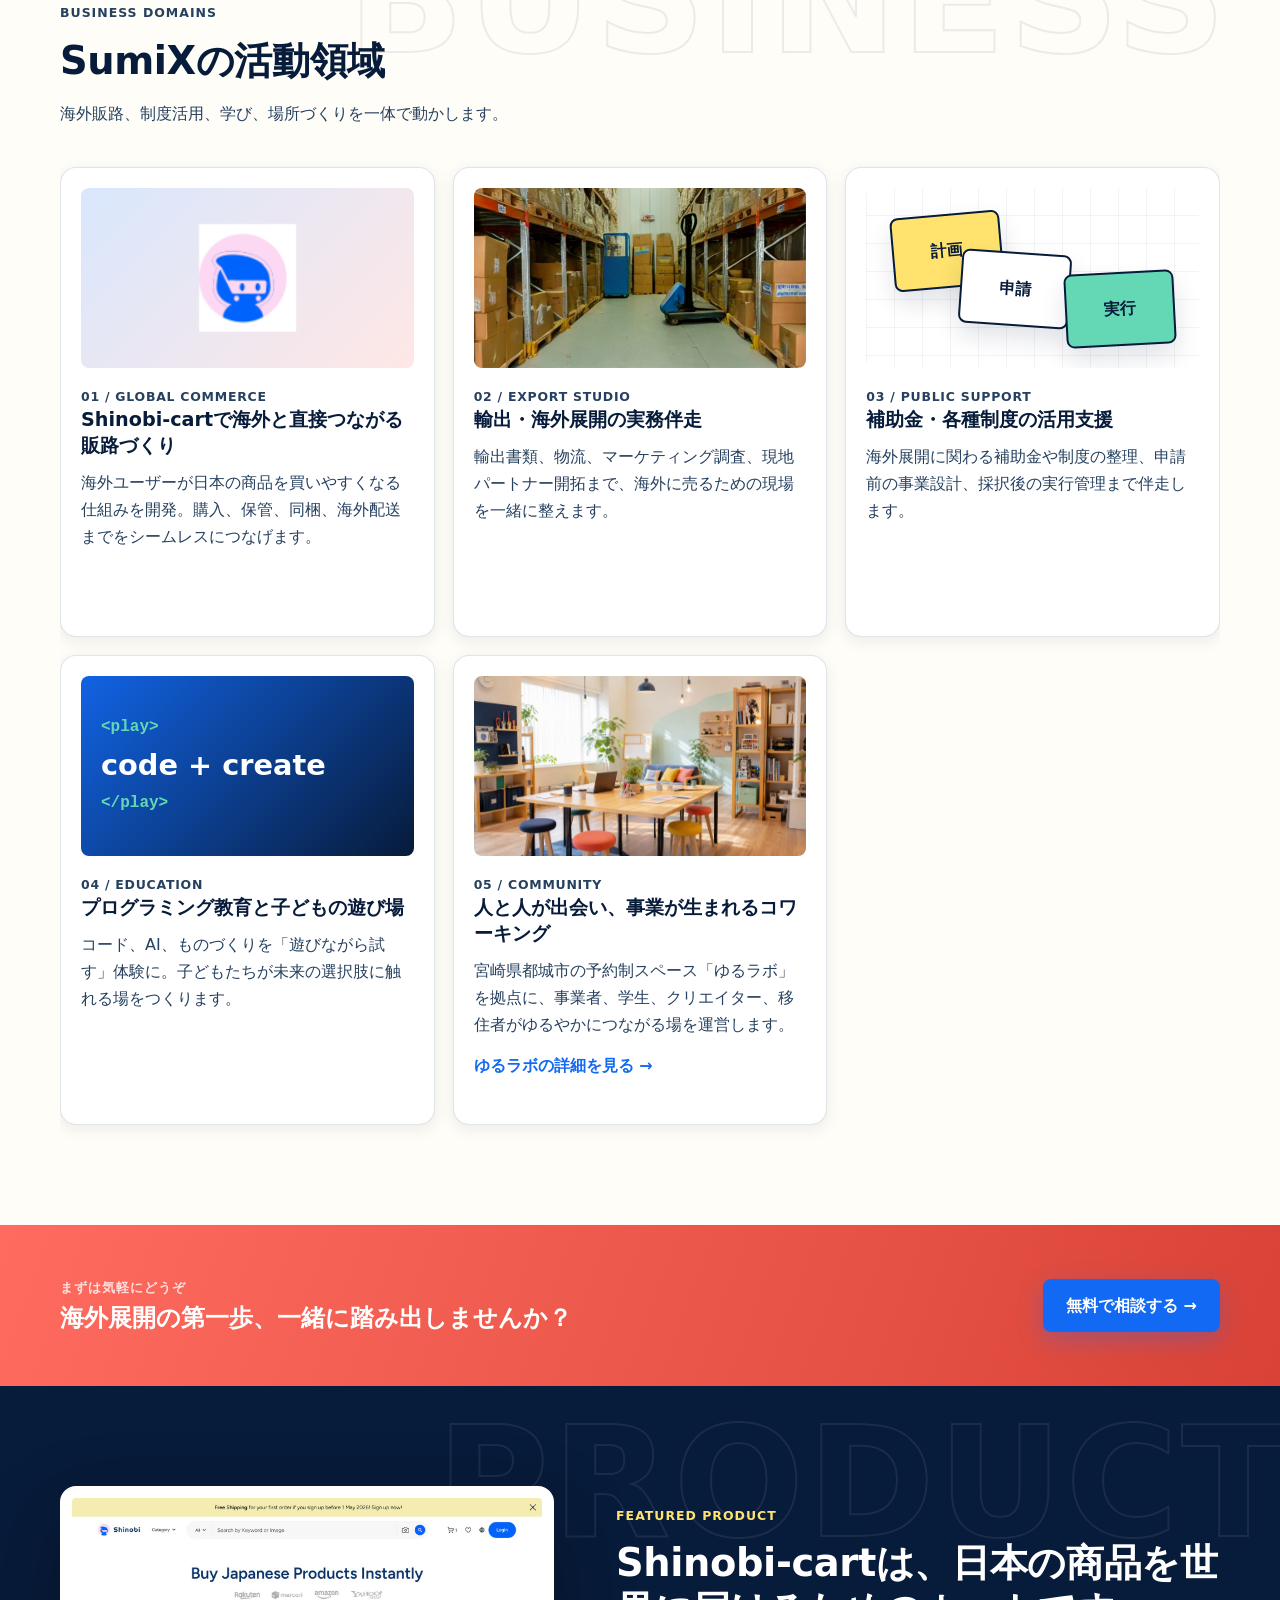
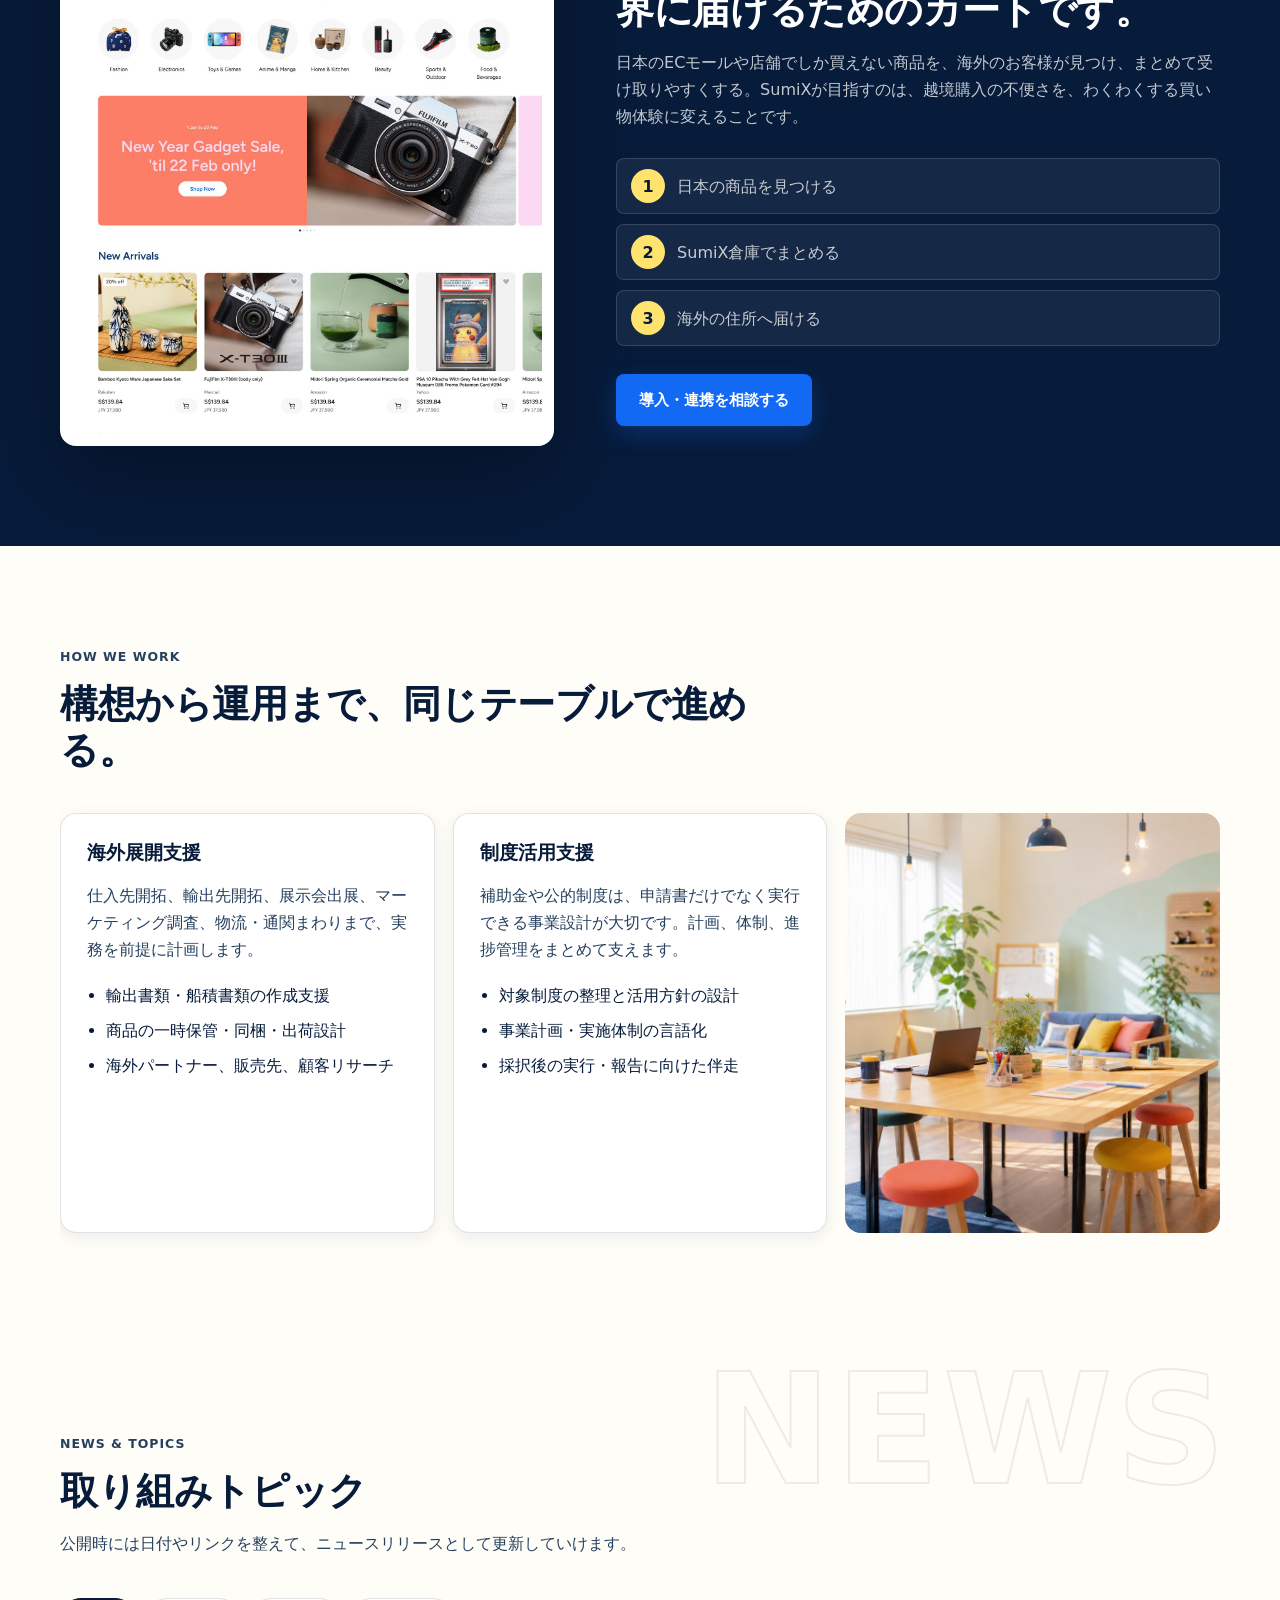
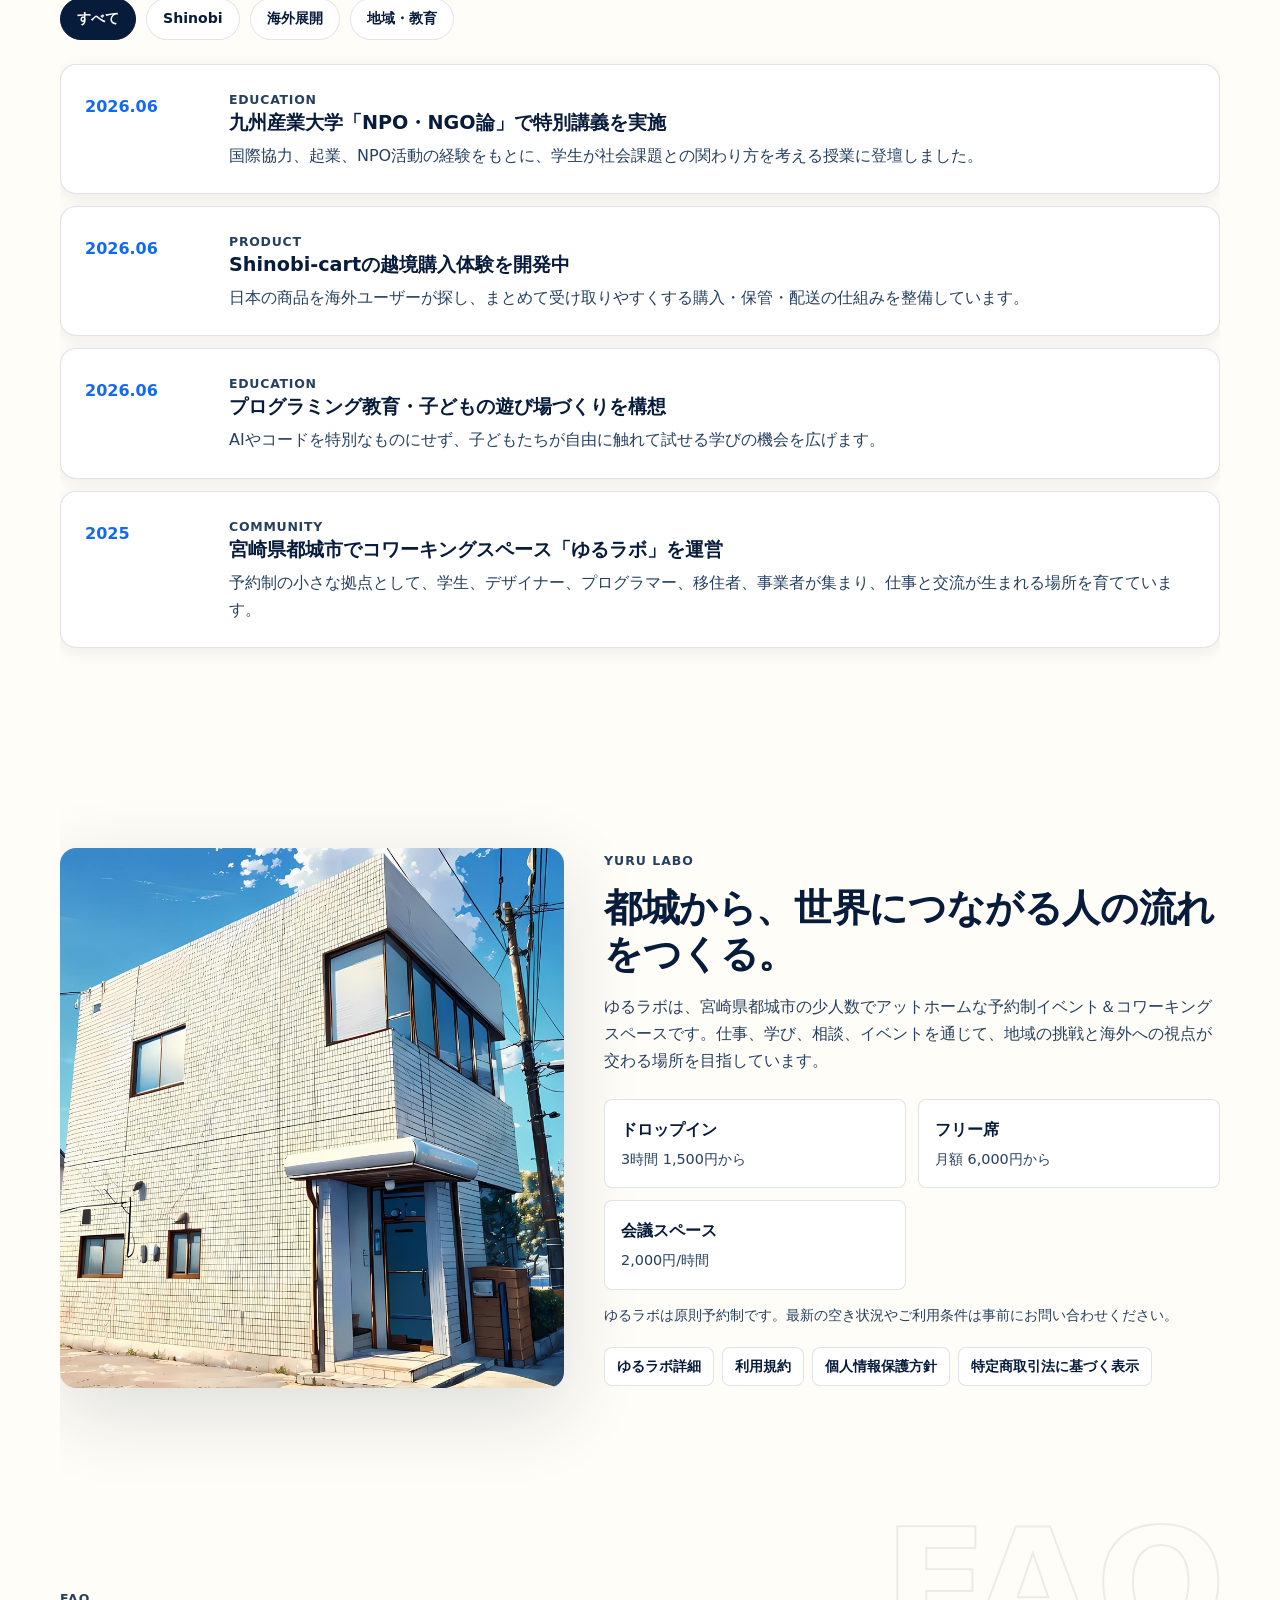
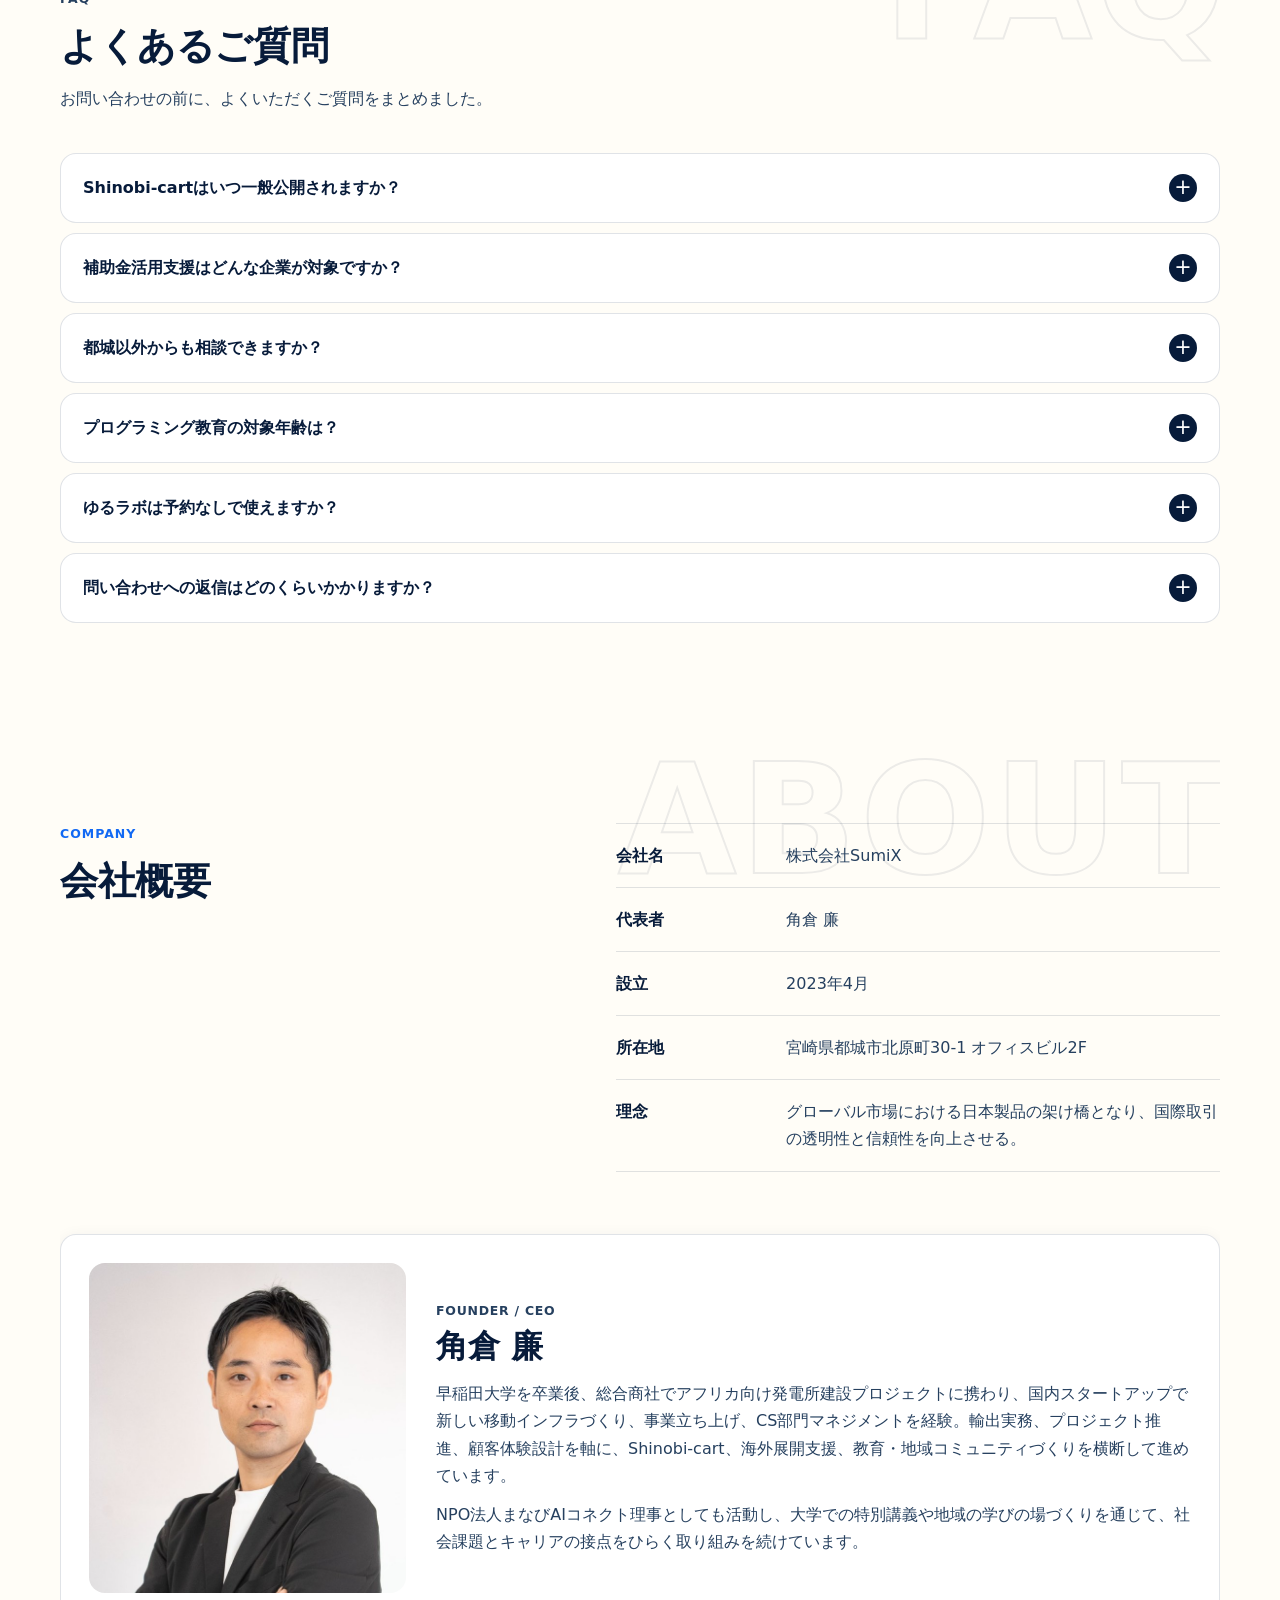
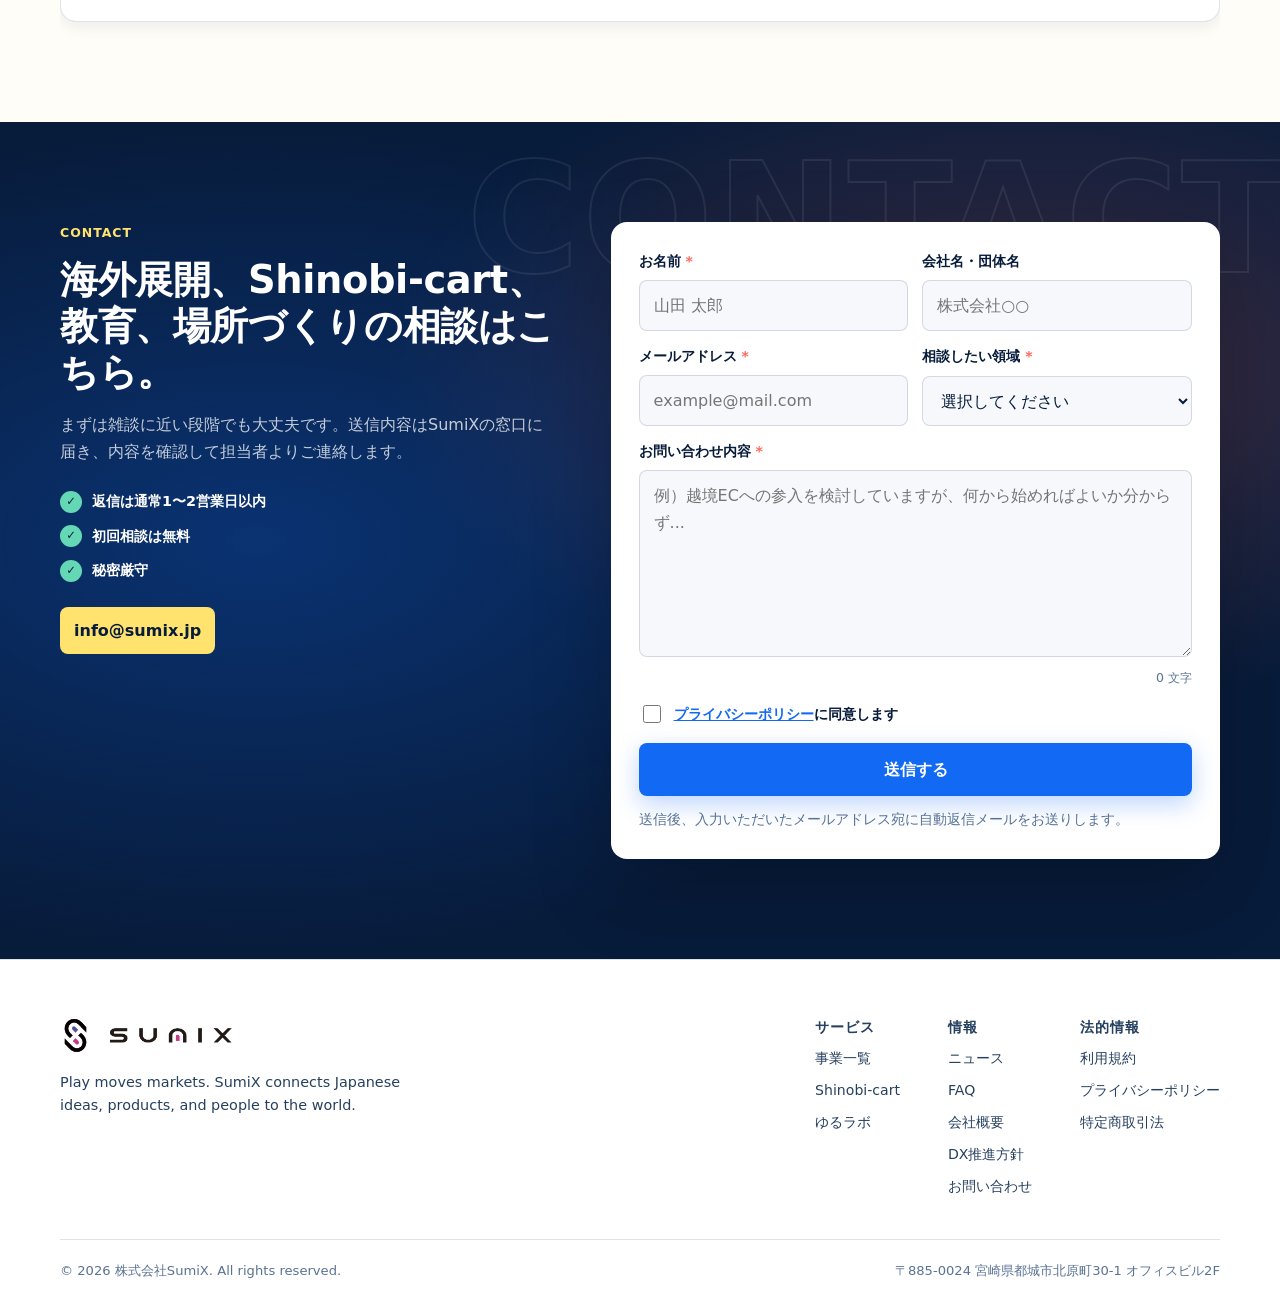
==== commit 3e1f8d90: "Add DX policy page" ====
--- a/index.html
+++ b/index.html
@@ -23,7 +23,7 @@
     <link rel="icon" href="favicon.ico" sizes="any">
     <link rel="icon" href="favicon.png" type="image/png">
     <link rel="apple-touch-icon" href="apple-touch-icon.png">
-    <link rel="stylesheet" href="assets/css/styles.css?v=20260612c">
+    <link rel="stylesheet" href="assets/css/styles.css?v=20260820">
     <script type="application/ld+json">
     {
       "@context": "https://schema.org",
@@ -159,6 +159,7 @@
         <a href="#topics" data-nav-link>ニュース</a>
         <a href="#faq" data-nav-link>FAQ</a>
         <a href="#company" data-nav-link>会社概要</a>
+        <a href="dx/" data-nav-link>DX方針</a>
         <a class="nav-cta" href="#contact" data-nav-link>相談する</a>
       </nav>
     </header>
@@ -738,6 +739,7 @@
             <a href="#topics">ニュース</a>
             <a href="#faq">FAQ</a>
             <a href="#company">会社概要</a>
+            <a href="dx/">DX推進方針</a>
             <a href="#contact">お問い合わせ</a>
           </div>
           <div class="footer-nav-group">
--- a/assets/css/styles.css
+++ b/assets/css/styles.css
@@ -2435,3 +2435,776 @@
 @keyframes intro-out  {
   to { transform: translateY(-100%); visibility: hidden; }
 }
+
+/* ═══════════════════════════════════════
+   DX policy page
+═══════════════════════════════════════ */
+.dx-page {
+  background: var(--paper);
+}
+
+.dx-page main {
+  overflow: hidden;
+}
+
+.dx-hero {
+  position: relative;
+  min-height: 92svh;
+  padding: calc(var(--header-h) + 112px) 24px 104px;
+  color: #fff;
+  background:
+    radial-gradient(circle at 14% 20%, rgba(100, 216, 181, 0.2), transparent 30%),
+    radial-gradient(circle at 88% 78%, rgba(18, 105, 243, 0.34), transparent 36%),
+    #071b3a;
+  isolation: isolate;
+}
+
+.dx-hero::before {
+  content: "";
+  position: absolute;
+  inset: 0;
+  z-index: -1;
+  opacity: 0.16;
+  background-image:
+    linear-gradient(rgba(255, 255, 255, 0.15) 1px, transparent 1px),
+    linear-gradient(90deg, rgba(255, 255, 255, 0.15) 1px, transparent 1px);
+  background-size: 72px 72px;
+  mask-image: linear-gradient(to bottom, #000, transparent 92%);
+}
+
+.dx-hero-inner,
+.dx-container {
+  width: min(var(--container), 100%);
+  margin-inline: auto;
+}
+
+.dx-hero-inner {
+  display: grid;
+  grid-template-columns: minmax(0, 1.12fr) minmax(340px, 0.88fr);
+  gap: clamp(56px, 8vw, 120px);
+  align-items: center;
+}
+
+.dx-kicker {
+  margin: 0 0 18px;
+  color: var(--blue);
+  font-size: 0.78rem;
+  font-weight: 900;
+  letter-spacing: 0.16em;
+  text-transform: uppercase;
+}
+
+.dx-hero .dx-kicker {
+  color: var(--yellow);
+}
+
+.dx-hero h1 {
+  max-width: 760px;
+  margin: 0;
+  font-size: clamp(2.8rem, 6.2vw, 6.2rem);
+  font-weight: 900;
+  line-height: 1.04;
+  letter-spacing: -0.04em;
+}
+
+.dx-hero h1 span {
+  display: block;
+  margin-top: 18px;
+  color: var(--mint);
+  font-size: 0.48em;
+  line-height: 1.25;
+  letter-spacing: -0.02em;
+}
+
+.dx-hero-lead {
+  max-width: 670px;
+  margin: 30px 0 0;
+  color: rgba(255, 255, 255, 0.78);
+  font-size: clamp(1rem, 1.4vw, 1.16rem);
+}
+
+.dx-hero-meta {
+  display: flex;
+  flex-wrap: wrap;
+  gap: 10px;
+  margin-top: 34px;
+}
+
+.dx-hero-meta span {
+  padding: 8px 14px;
+  border: 1px solid rgba(255, 255, 255, 0.2);
+  border-radius: 999px;
+  color: rgba(255, 255, 255, 0.82);
+  font-size: 0.78rem;
+  font-weight: 800;
+}
+
+.dx-signal-board {
+  position: relative;
+  min-height: 480px;
+  border: 1px solid rgba(255, 255, 255, 0.18);
+  border-radius: 28px;
+  background: rgba(255, 255, 255, 0.07);
+  box-shadow: 0 40px 100px rgba(0, 0, 0, 0.25);
+  overflow: hidden;
+  backdrop-filter: blur(18px);
+}
+
+.dx-signal-board::before,
+.dx-signal-board::after {
+  content: "";
+  position: absolute;
+  border: 1px solid rgba(100, 216, 181, 0.3);
+  border-radius: 50%;
+}
+
+.dx-signal-board::before {
+  width: 330px;
+  height: 330px;
+  top: 75px;
+  left: 50%;
+  transform: translateX(-50%);
+}
+
+.dx-signal-board::after {
+  width: 210px;
+  height: 210px;
+  top: 135px;
+  left: 50%;
+  transform: translateX(-50%);
+}
+
+.dx-signal-core {
+  position: absolute;
+  z-index: 2;
+  top: 50%;
+  left: 50%;
+  display: grid;
+  width: 138px;
+  height: 138px;
+  place-items: center;
+  transform: translate(-50%, -50%);
+  border-radius: 50%;
+  background: var(--mint);
+  color: #071b3a;
+  text-align: center;
+  box-shadow: 0 0 0 12px rgba(100, 216, 181, 0.1);
+}
+
+.dx-signal-core span {
+  font-size: 0.7rem;
+  font-weight: 800;
+  letter-spacing: 0.14em;
+  text-transform: uppercase;
+}
+
+.dx-signal-core strong {
+  display: block;
+  font-size: 1.25rem;
+  line-height: 1.2;
+}
+
+.dx-signal-node {
+  position: absolute;
+  z-index: 3;
+  min-width: 124px;
+  padding: 12px 16px;
+  border-radius: 12px;
+  background: #fff;
+  color: #071b3a;
+  font-size: 0.78rem;
+  font-weight: 900;
+  text-align: center;
+  box-shadow: 0 14px 36px rgba(0, 0, 0, 0.22);
+}
+
+.dx-signal-node:nth-of-type(2) { top: 54px; left: 34px; }
+.dx-signal-node:nth-of-type(3) { top: 62px; right: 28px; }
+.dx-signal-node:nth-of-type(4) { bottom: 58px; right: 34px; }
+.dx-signal-node:nth-of-type(5) { bottom: 52px; left: 28px; }
+
+.dx-section {
+  position: relative;
+  padding: clamp(88px, 10vw, 144px) 24px;
+  background: var(--paper);
+}
+
+.dx-section--surface {
+  background: var(--surface);
+}
+
+.dx-section--navy {
+  color: #fff;
+  background: #071b3a;
+}
+
+.dx-section-head {
+  display: grid;
+  grid-template-columns: minmax(240px, 0.72fr) minmax(0, 1.28fr);
+  gap: clamp(40px, 8vw, 120px);
+  align-items: start;
+  margin-bottom: 60px;
+}
+
+.dx-section-head h2 {
+  margin: 0;
+  font-size: clamp(2.2rem, 4.6vw, 4.8rem);
+  line-height: 1.08;
+  letter-spacing: -0.045em;
+}
+
+.dx-section-head-copy {
+  margin: 4px 0 0;
+  color: var(--ink-soft);
+  font-size: clamp(1rem, 1.35vw, 1.15rem);
+}
+
+.dx-section--navy .dx-section-head-copy {
+  color: rgba(255, 255, 255, 0.72);
+}
+
+.dx-vision-statement {
+  display: grid;
+  grid-template-columns: minmax(0, 1.1fr) minmax(280px, 0.9fr);
+  gap: 24px;
+}
+
+.dx-vision-main,
+.dx-vision-note {
+  padding: clamp(32px, 5vw, 64px);
+  border-radius: 22px;
+}
+
+.dx-vision-main {
+  background: #1269f3;
+  color: #fff;
+}
+
+.dx-vision-main p {
+  margin: 0;
+  font-size: clamp(1.35rem, 2.7vw, 2.45rem);
+  font-weight: 800;
+  line-height: 1.5;
+  letter-spacing: -0.025em;
+}
+
+.dx-vision-note {
+  border: 1px solid var(--line);
+  background: var(--surface);
+}
+
+.dx-vision-note h3 {
+  margin: 0 0 18px;
+  font-size: 1.24rem;
+}
+
+.dx-vision-note p {
+  margin: 0;
+  color: var(--ink-soft);
+}
+
+.dx-strategy-grid {
+  display: grid;
+  grid-template-columns: repeat(3, minmax(0, 1fr));
+  gap: 18px;
+}
+
+.dx-strategy-card {
+  position: relative;
+  min-height: 430px;
+  padding: 32px;
+  border: 1px solid var(--line);
+  border-radius: 20px;
+  background: var(--surface);
+  overflow: hidden;
+}
+
+.dx-strategy-card::after {
+  content: attr(data-number);
+  position: absolute;
+  right: 20px;
+  bottom: -30px;
+  color: rgba(18, 105, 243, 0.08);
+  font-size: 9rem;
+  font-weight: 900;
+  line-height: 1;
+}
+
+.dx-strategy-label {
+  display: inline-flex;
+  min-width: 40px;
+  height: 40px;
+  align-items: center;
+  justify-content: center;
+  border-radius: 50%;
+  background: var(--yellow);
+  color: #071b3a;
+  font-weight: 900;
+}
+
+.dx-strategy-card h3 {
+  position: relative;
+  z-index: 1;
+  margin: 42px 0 18px;
+  font-size: clamp(1.35rem, 2vw, 1.85rem);
+  line-height: 1.35;
+}
+
+.dx-strategy-card p {
+  position: relative;
+  z-index: 1;
+  margin: 0;
+  color: var(--ink-soft);
+}
+
+.dx-data-loop {
+  display: grid;
+  grid-template-columns: repeat(4, minmax(0, 1fr));
+  gap: 42px;
+  margin-top: 42px;
+}
+
+.dx-data-step {
+  position: relative;
+  padding: 24px;
+  border-radius: 14px;
+  background: #071b3a;
+  color: #fff;
+}
+
+.dx-data-step:not(:last-child)::after {
+  content: "\2192";
+  position: absolute;
+  top: 50%;
+  right: -32px;
+  color: var(--blue);
+  font-size: 1.7rem;
+  font-weight: 900;
+  transform: translateY(-50%);
+}
+
+.dx-data-step span {
+  display: block;
+  margin-bottom: 8px;
+  color: var(--mint);
+  font-size: 0.72rem;
+  font-weight: 900;
+  letter-spacing: 0.14em;
+  text-transform: uppercase;
+}
+
+.dx-data-step strong {
+  display: block;
+  font-size: 1rem;
+  line-height: 1.5;
+}
+
+.dx-governance {
+  display: grid;
+  grid-template-columns: minmax(300px, 0.8fr) minmax(0, 1.2fr);
+  gap: clamp(36px, 7vw, 88px);
+  align-items: center;
+}
+
+.dx-org-chart {
+  padding: 30px;
+  border: 1px solid rgba(255, 255, 255, 0.16);
+  border-radius: 22px;
+  background: rgba(255, 255, 255, 0.06);
+}
+
+.dx-org-head {
+  padding: 24px;
+  border-radius: 14px;
+  background: var(--mint);
+  color: #071b3a;
+  text-align: center;
+}
+
+.dx-org-head span,
+.dx-org-item span {
+  display: block;
+  font-size: 0.72rem;
+  font-weight: 800;
+  letter-spacing: 0.08em;
+  text-transform: uppercase;
+}
+
+.dx-org-head strong {
+  display: block;
+  margin-top: 4px;
+  font-size: 1.18rem;
+}
+
+.dx-org-line {
+  width: 1px;
+  height: 34px;
+  margin: 0 auto;
+  background: rgba(255, 255, 255, 0.32);
+}
+
+.dx-org-grid {
+  display: grid;
+  grid-template-columns: repeat(2, 1fr);
+  gap: 12px;
+}
+
+.dx-org-item {
+  padding: 18px 14px;
+  border: 1px solid rgba(255, 255, 255, 0.13);
+  border-radius: 12px;
+  background: rgba(255, 255, 255, 0.08);
+  text-align: center;
+}
+
+.dx-org-item strong {
+  display: block;
+  margin-top: 3px;
+  font-size: 0.92rem;
+}
+
+.dx-governance-copy h2 {
+  margin: 0 0 26px;
+  font-size: clamp(2.2rem, 4vw, 4.2rem);
+  line-height: 1.12;
+  letter-spacing: -0.04em;
+}
+
+.dx-governance-copy p {
+  color: rgba(255, 255, 255, 0.76);
+}
+
+.dx-governance-list {
+  display: grid;
+  gap: 12px;
+  margin: 28px 0 0;
+  padding: 0;
+  list-style: none;
+}
+
+.dx-governance-list li {
+  padding: 16px 18px 16px 46px;
+  border: 1px solid rgba(255, 255, 255, 0.12);
+  border-radius: 12px;
+  background: rgba(255, 255, 255, 0.05);
+}
+
+.dx-governance-list li::before {
+  content: "\2713";
+  position: absolute;
+  margin-left: -28px;
+  color: var(--yellow);
+  font-weight: 900;
+}
+
+.dx-foundation-grid {
+  display: grid;
+  grid-template-columns: repeat(2, minmax(0, 1fr));
+  gap: 18px;
+}
+
+.dx-foundation-card {
+  padding: 32px;
+  border: 1px solid var(--line);
+  border-radius: 18px;
+  background: var(--surface);
+}
+
+.dx-foundation-card span {
+  display: inline-grid;
+  width: 46px;
+  height: 46px;
+  place-items: center;
+  border-radius: 12px;
+  background: rgba(18, 105, 243, 0.1);
+  color: var(--blue);
+  font-weight: 900;
+}
+
+.dx-foundation-card h3 {
+  margin: 24px 0 12px;
+  font-size: 1.3rem;
+}
+
+.dx-foundation-card p {
+  margin: 0;
+  color: var(--ink-soft);
+}
+
+.dx-table-wrap {
+  border: 1px solid var(--line);
+  border-radius: 18px;
+  background: var(--surface);
+  overflow: hidden;
+}
+
+.dx-roadmap-table {
+  width: 100%;
+  border-collapse: collapse;
+}
+
+.dx-roadmap-table th,
+.dx-roadmap-table td {
+  padding: 22px 24px;
+  border-bottom: 1px solid var(--line);
+  text-align: left;
+  vertical-align: top;
+}
+
+.dx-roadmap-table th {
+  background: #071b3a;
+  color: #fff;
+  font-size: 0.78rem;
+  letter-spacing: 0.04em;
+}
+
+.dx-roadmap-table td:first-child {
+  width: 20%;
+  color: var(--blue);
+  font-weight: 900;
+}
+
+.dx-roadmap-table tr:last-child td {
+  border-bottom: 0;
+}
+
+.dx-review-note {
+  margin: 22px 0 0;
+  padding: 20px 24px;
+  border-left: 4px solid var(--coral);
+  background: rgba(255, 107, 95, 0.08);
+  color: var(--ink-soft);
+}
+
+.dx-message {
+  display: grid;
+  grid-template-columns: 300px minmax(0, 1fr);
+  gap: clamp(36px, 7vw, 90px);
+  align-items: start;
+}
+
+.dx-message-person {
+  position: sticky;
+  top: 118px;
+}
+
+.dx-message-person img {
+  width: 100%;
+  aspect-ratio: 4 / 5;
+  border-radius: 18px;
+  object-fit: cover;
+  box-shadow: var(--shadow);
+}
+
+.dx-message-person p {
+  margin: 18px 0 0;
+  color: var(--ink-soft);
+  font-size: 0.86rem;
+}
+
+.dx-message-person strong {
+  display: block;
+  color: var(--ink);
+  font-size: 1.2rem;
+}
+
+.dx-message-copy h2 {
+  margin: 0 0 36px;
+  font-size: clamp(2.1rem, 4vw, 4rem);
+  line-height: 1.18;
+  letter-spacing: -0.04em;
+}
+
+.dx-message-copy p {
+  margin: 0 0 22px;
+  color: var(--ink-soft);
+  font-size: 1.04rem;
+}
+
+.dx-policy-meta {
+  display: flex;
+  flex-wrap: wrap;
+  justify-content: space-between;
+  gap: 16px 32px;
+  margin-top: 56px;
+  padding-top: 24px;
+  border-top: 1px solid var(--line);
+  color: var(--ink-mute);
+  font-size: 0.84rem;
+}
+
+@media (prefers-color-scheme: dark) {
+  .dx-vision-main { background: #0b57d0; }
+  .dx-strategy-card::after { color: rgba(100, 216, 181, 0.08); }
+  .dx-foundation-card span { background: rgba(100, 216, 181, 0.12); color: var(--mint); }
+  .dx-table-wrap { background: var(--surface); }
+  .dx-review-note { background: rgba(255, 107, 95, 0.12); }
+}
+
+@media (max-width: 920px) {
+  .dx-hero-inner,
+  .dx-section-head,
+  .dx-vision-statement,
+  .dx-governance,
+  .dx-message {
+    grid-template-columns: 1fr;
+  }
+
+  .dx-hero {
+    min-height: auto;
+  }
+
+  .dx-signal-board {
+    width: min(560px, 100%);
+    margin-inline: auto;
+  }
+
+  .dx-strategy-grid {
+    grid-template-columns: 1fr;
+  }
+
+  .dx-strategy-card {
+    min-height: 0;
+  }
+
+  .dx-data-loop {
+    grid-template-columns: repeat(2, 1fr);
+  }
+
+  .dx-data-step:nth-child(2)::after {
+    display: none;
+  }
+
+  .dx-message-person {
+    position: static;
+    display: grid;
+    grid-template-columns: 180px 1fr;
+    gap: 20px;
+    align-items: end;
+  }
+}
+
+@media (max-width: 680px) {
+  .dx-hero {
+    padding: calc(var(--header-h) + 72px) 18px 76px;
+  }
+
+  .dx-hero h1 {
+    font-size: clamp(2.55rem, 14vw, 4rem);
+  }
+
+  .dx-signal-board {
+    min-height: 370px;
+    border-radius: 20px;
+  }
+
+  .dx-signal-board::before {
+    width: 270px;
+    height: 270px;
+    top: 50px;
+  }
+
+  .dx-signal-board::after {
+    width: 170px;
+    height: 170px;
+    top: 100px;
+  }
+
+  .dx-signal-core {
+    width: 112px;
+    height: 112px;
+  }
+
+  .dx-signal-node {
+    min-width: 98px;
+    padding: 9px 10px;
+    font-size: 0.66rem;
+  }
+
+  .dx-signal-node:nth-of-type(2) { top: 28px; left: 16px; }
+  .dx-signal-node:nth-of-type(3) { top: 32px; right: 12px; }
+  .dx-signal-node:nth-of-type(4) { bottom: 35px; right: 14px; }
+  .dx-signal-node:nth-of-type(5) { bottom: 30px; left: 12px; }
+
+  .dx-section {
+    padding: 78px 18px;
+  }
+
+  .dx-section-head {
+    gap: 22px;
+    margin-bottom: 38px;
+  }
+
+  .dx-vision-main,
+  .dx-vision-note,
+  .dx-strategy-card,
+  .dx-foundation-card {
+    padding: 26px;
+  }
+
+  .dx-data-loop,
+  .dx-foundation-grid {
+    grid-template-columns: 1fr;
+  }
+
+  .dx-data-step:not(:last-child)::after {
+    top: auto;
+    right: 50%;
+    bottom: -34px;
+    transform: translateX(50%) rotate(90deg);
+  }
+
+  .dx-data-step:nth-child(2)::after {
+    display: block;
+  }
+
+  .dx-org-grid {
+    grid-template-columns: 1fr;
+  }
+
+  .dx-table-wrap {
+    border: 0;
+    background: transparent;
+    overflow: visible;
+  }
+
+  .dx-roadmap-table,
+  .dx-roadmap-table tbody,
+  .dx-roadmap-table tr,
+  .dx-roadmap-table td {
+    display: block;
+    width: 100%;
+  }
+
+  .dx-roadmap-table thead {
+    display: none;
+  }
+
+  .dx-roadmap-table tr {
+    margin-bottom: 16px;
+    border: 1px solid var(--line);
+    border-radius: 14px;
+    background: var(--surface);
+    overflow: hidden;
+  }
+
+  .dx-roadmap-table td,
+  .dx-roadmap-table td:first-child {
+    width: 100%;
+    padding: 18px 20px;
+  }
+
+  .dx-roadmap-table td::before {
+    content: attr(data-label);
+    display: block;
+    margin-bottom: 5px;
+    color: var(--ink-mute);
+    font-size: 0.68rem;
+    font-weight: 900;
+    letter-spacing: 0.08em;
+  }
+
+  .dx-message-person {
+    grid-template-columns: 120px 1fr;
+  }
+}
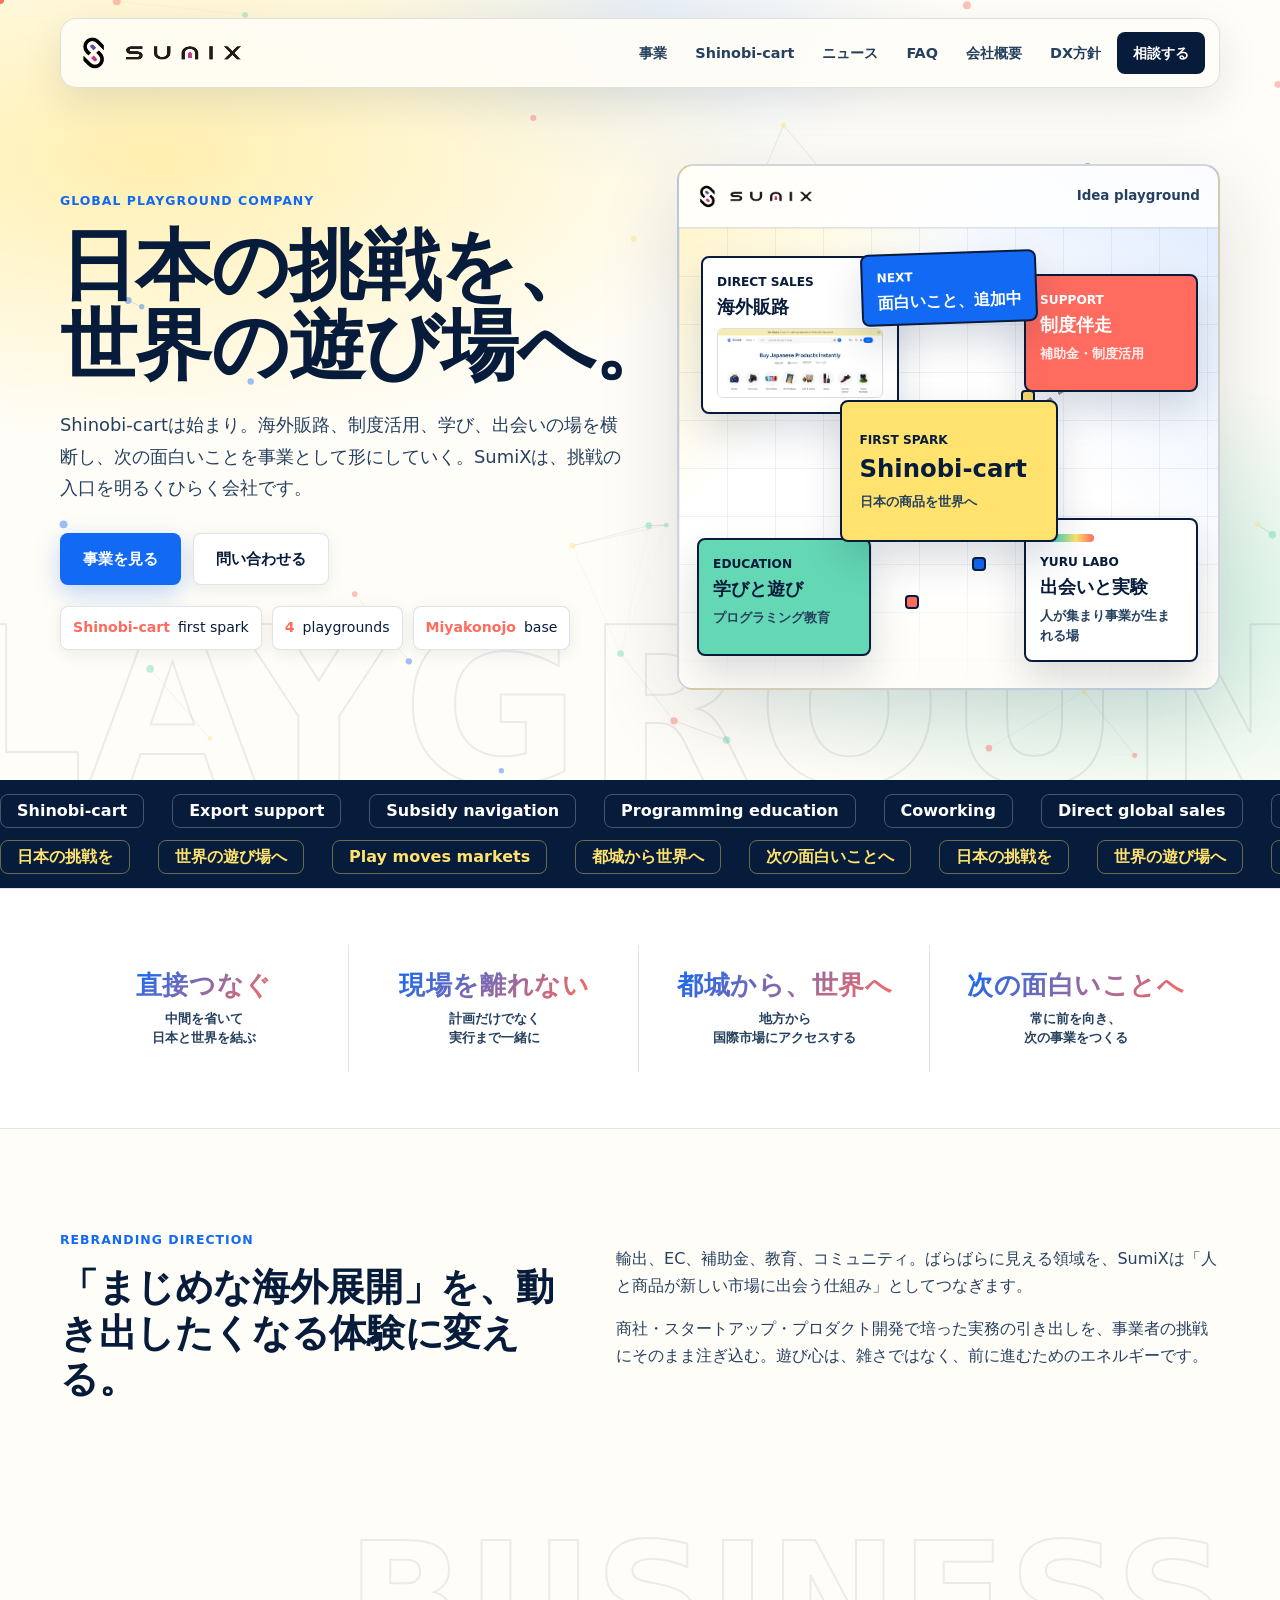
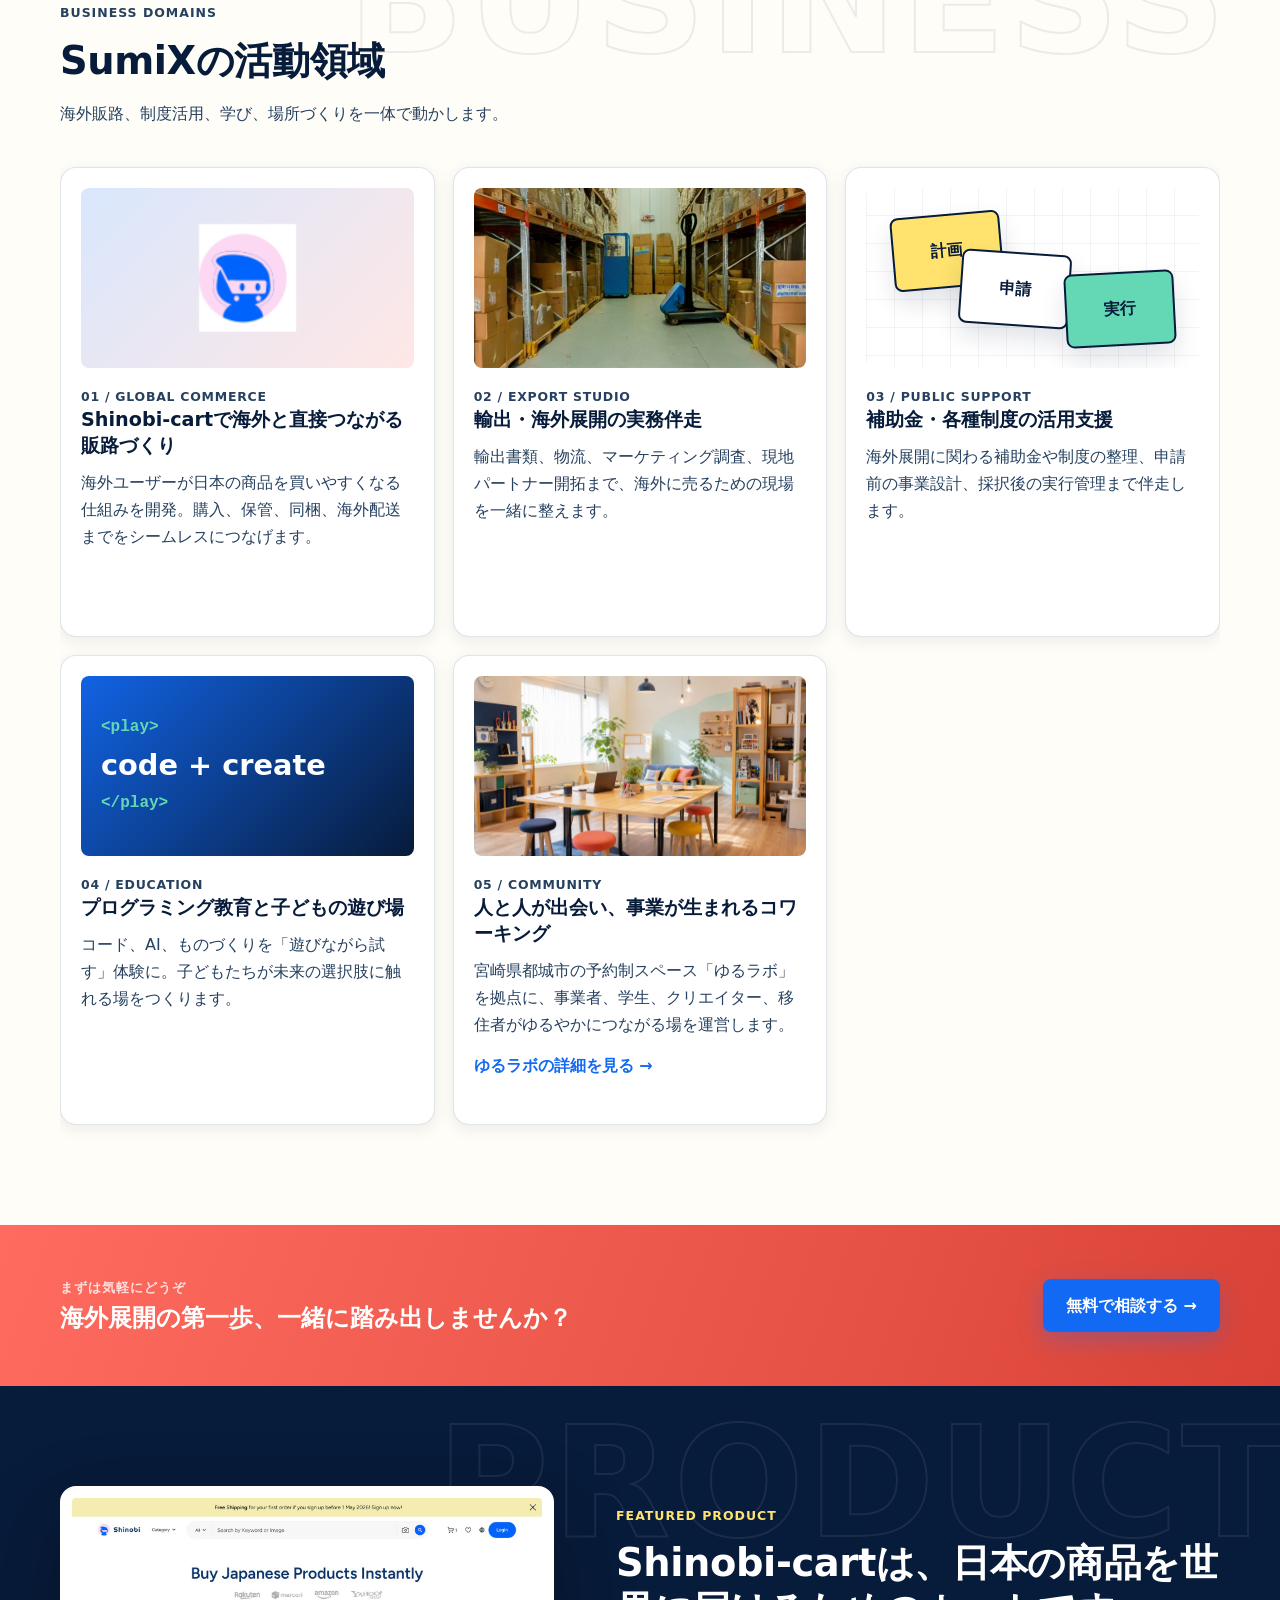
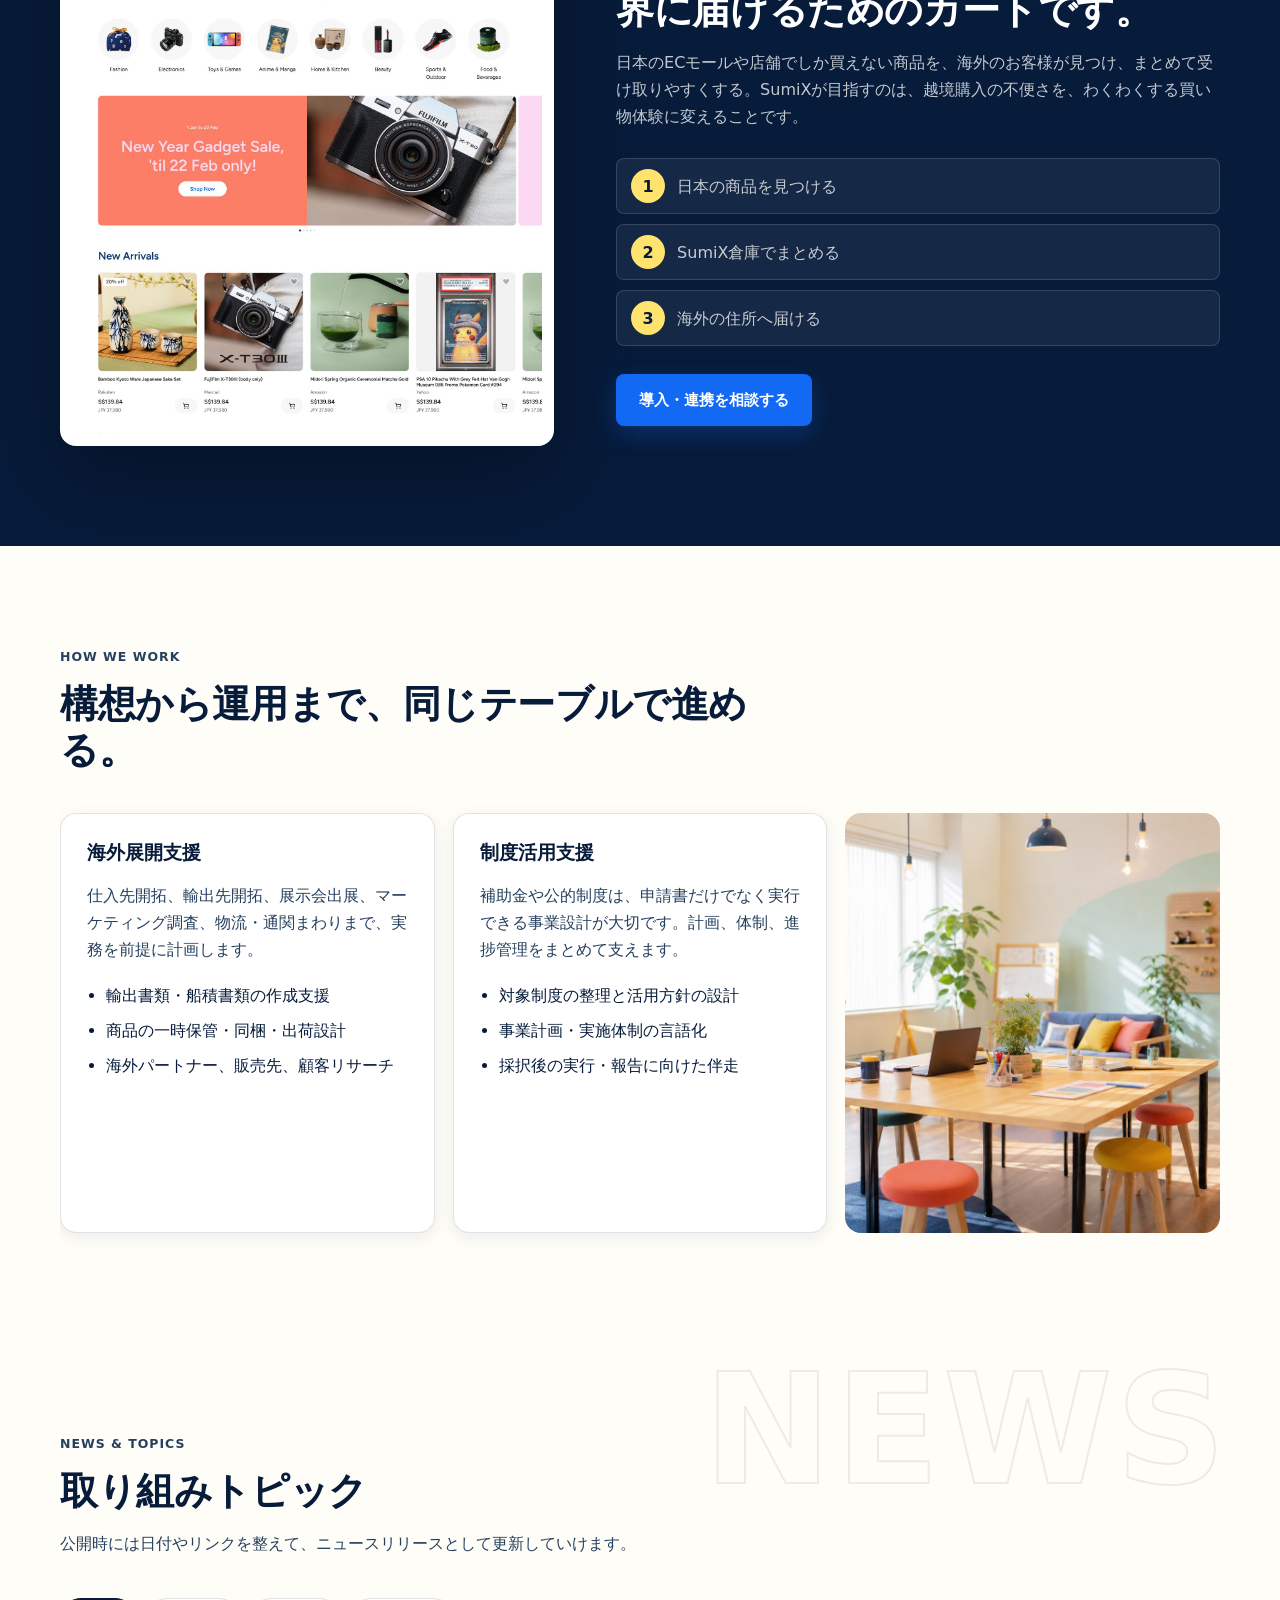
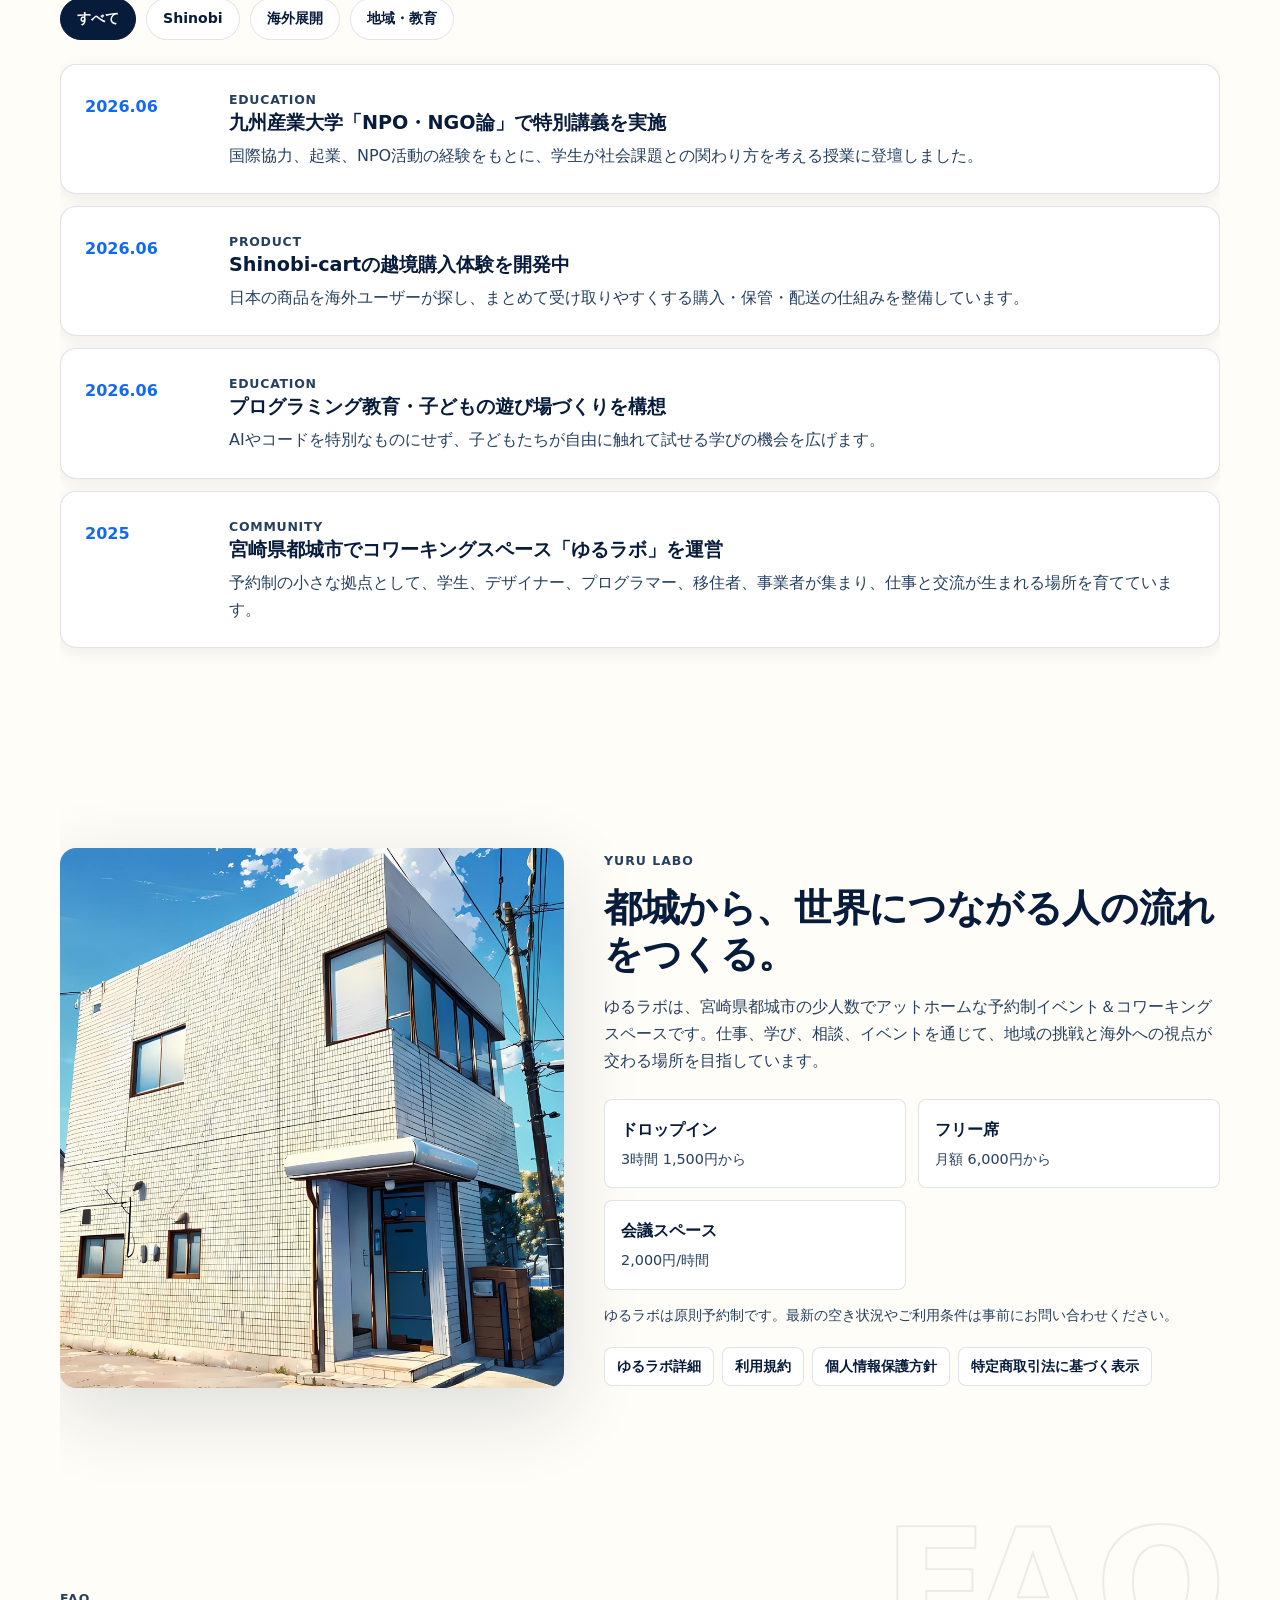
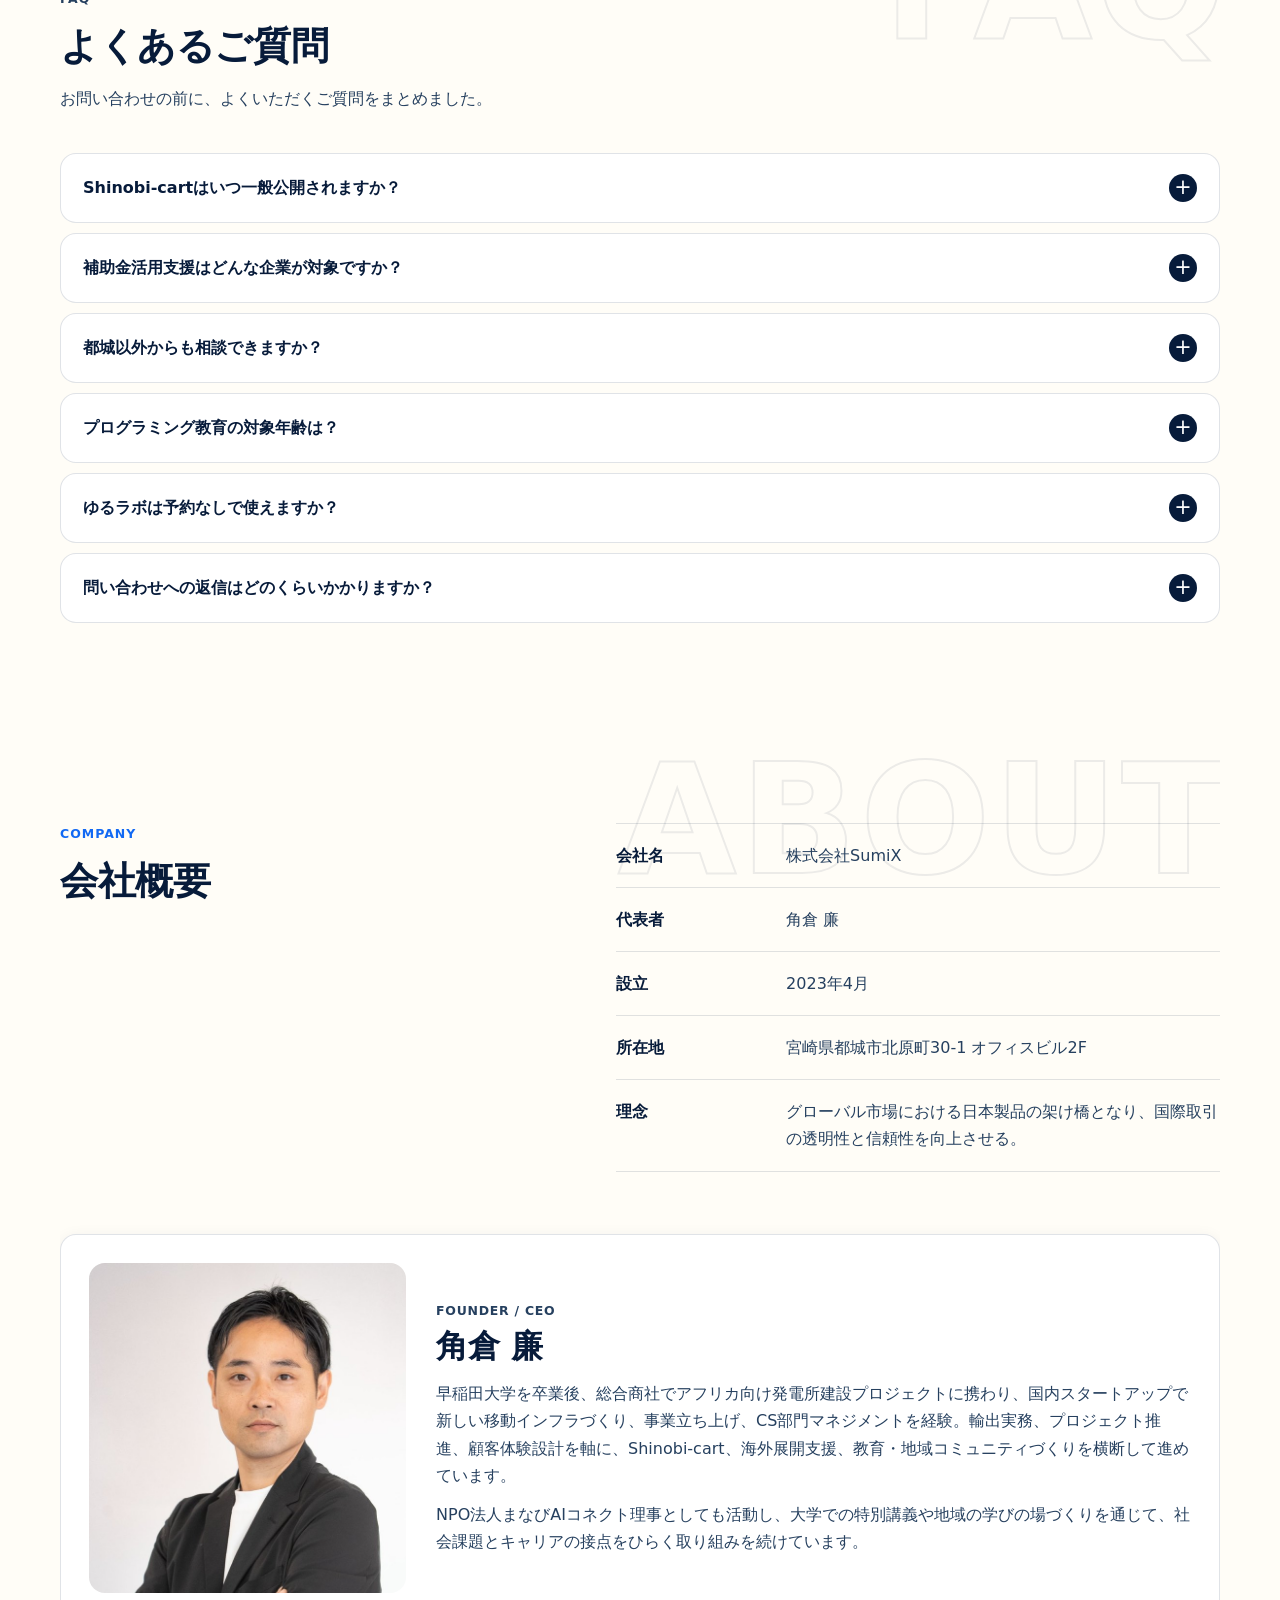
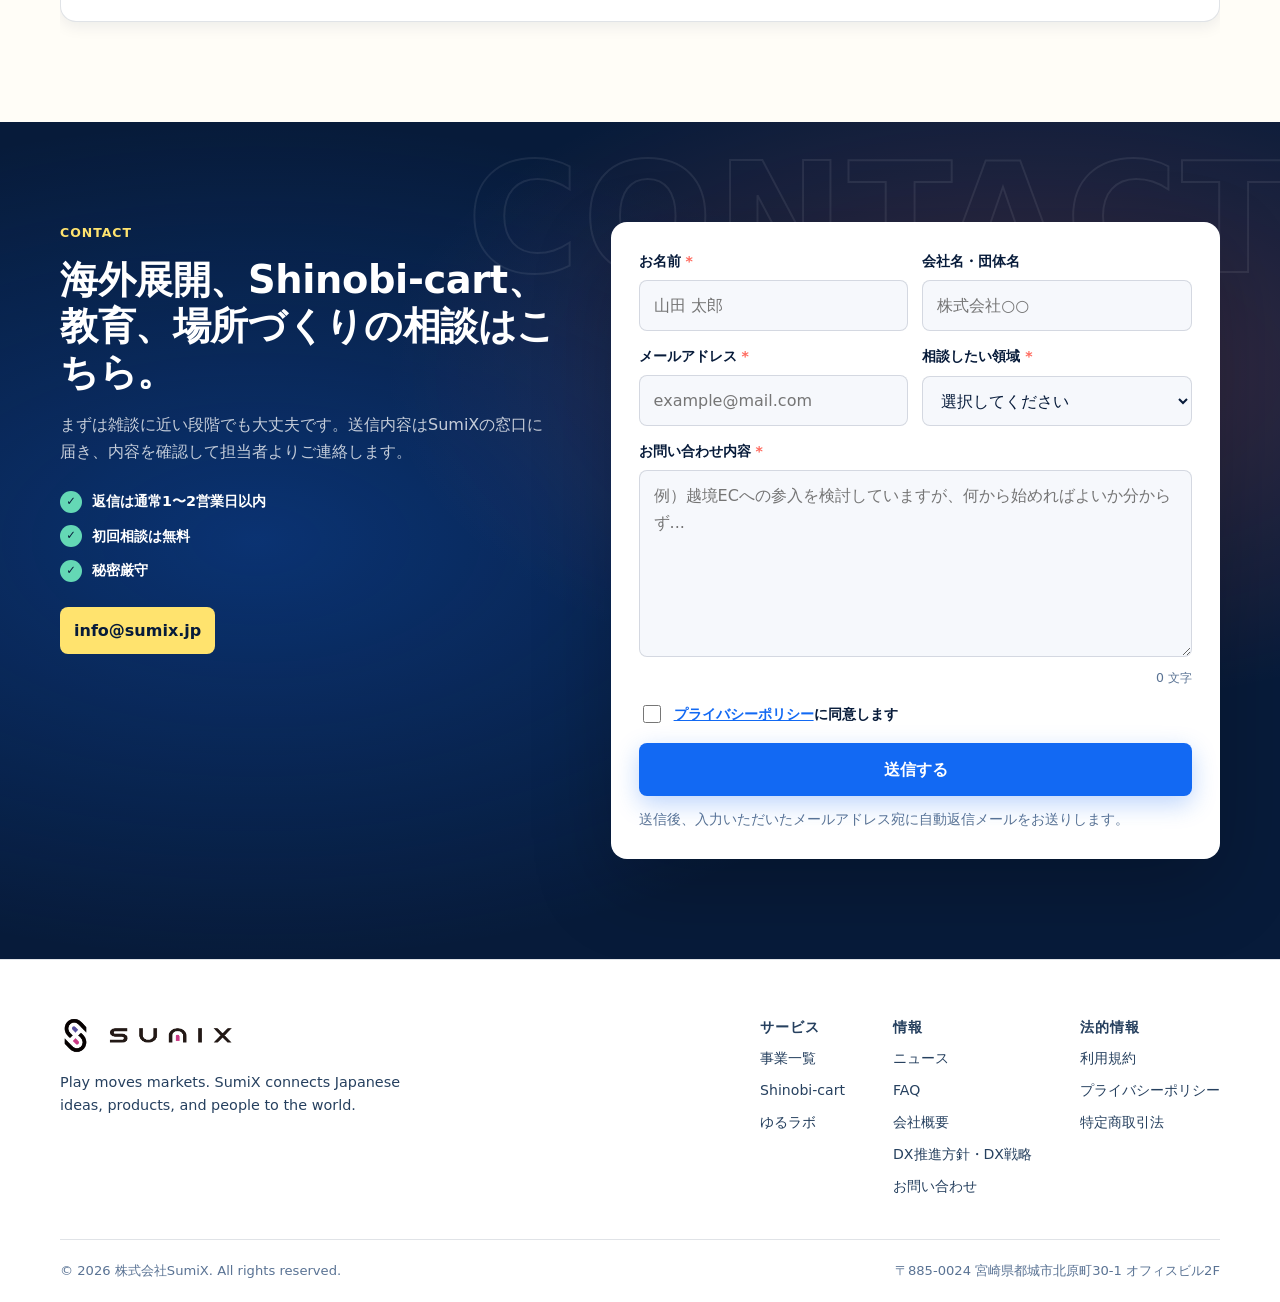
==== commit 82de867a: "Fix DX page links on homepage" ====
--- a/index.html
+++ b/index.html
@@ -159,7 +159,7 @@
         <a href="#topics" data-nav-link>ニュース</a>
         <a href="#faq" data-nav-link>FAQ</a>
         <a href="#company" data-nav-link>会社概要</a>
-        <a href="dx/" data-nav-link>DX方針</a>
+        <a href="https://www.sumix.jp/dx/" data-nav-link>DX方針</a>
         <a class="nav-cta" href="#contact" data-nav-link>相談する</a>
       </nav>
     </header>
@@ -739,7 +739,7 @@
             <a href="#topics">ニュース</a>
             <a href="#faq">FAQ</a>
             <a href="#company">会社概要</a>
-            <a href="dx/">DX推進方針</a>
+            <a href="https://www.sumix.jp/dx/">DX推進方針・DX戦略</a>
             <a href="#contact">お問い合わせ</a>
           </div>
           <div class="footer-nav-group">
